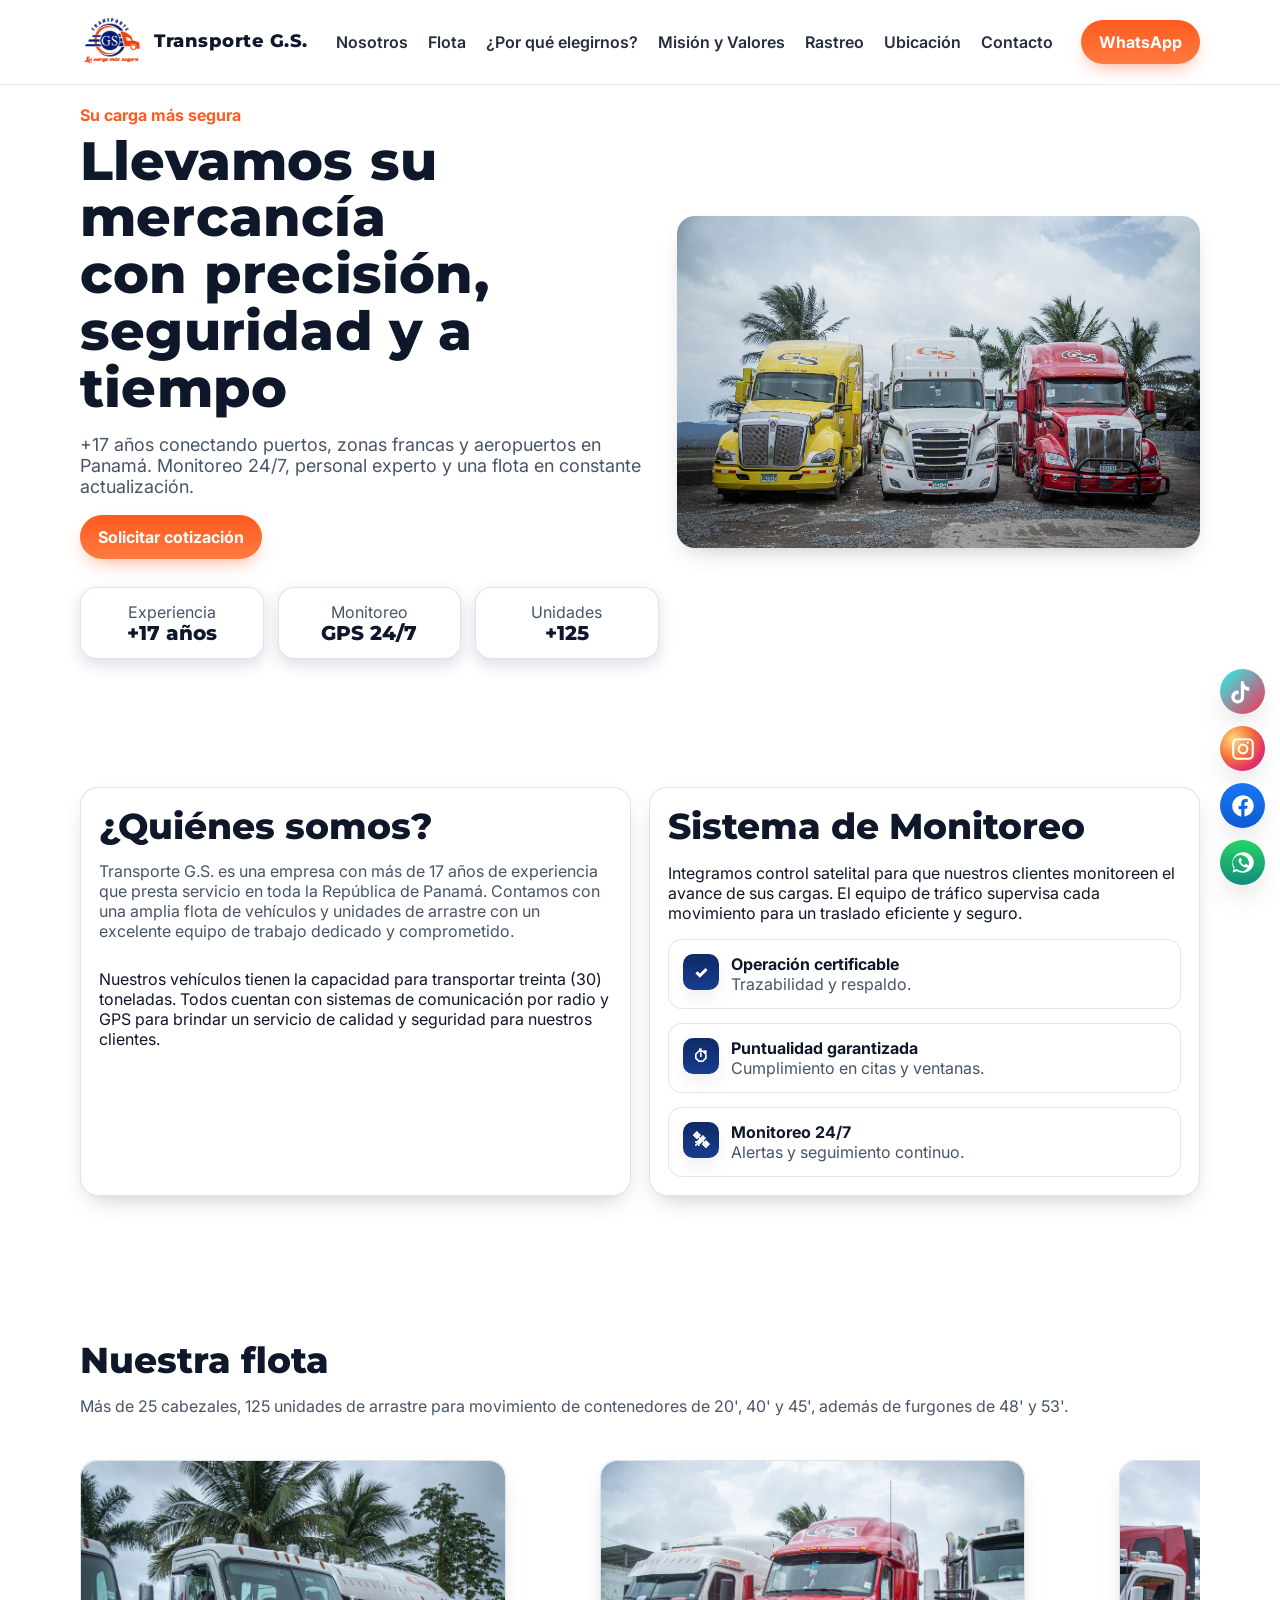
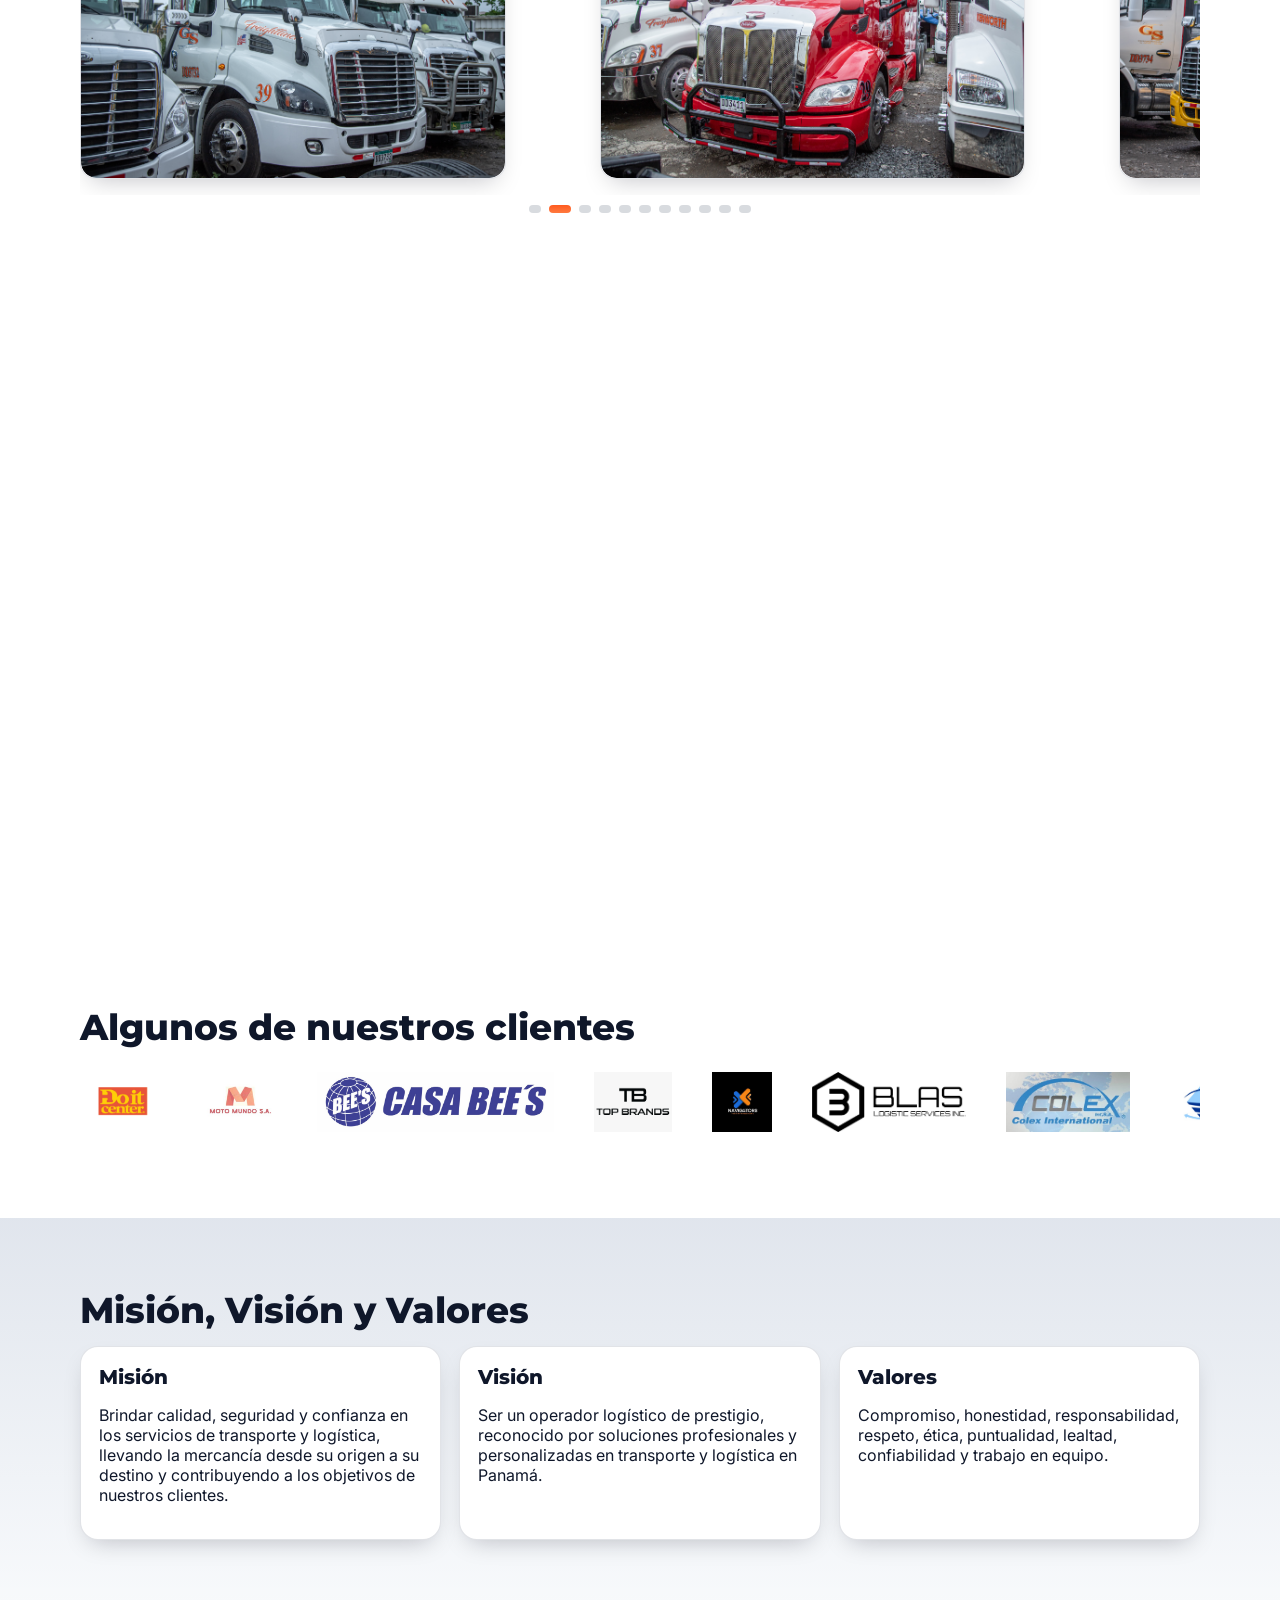
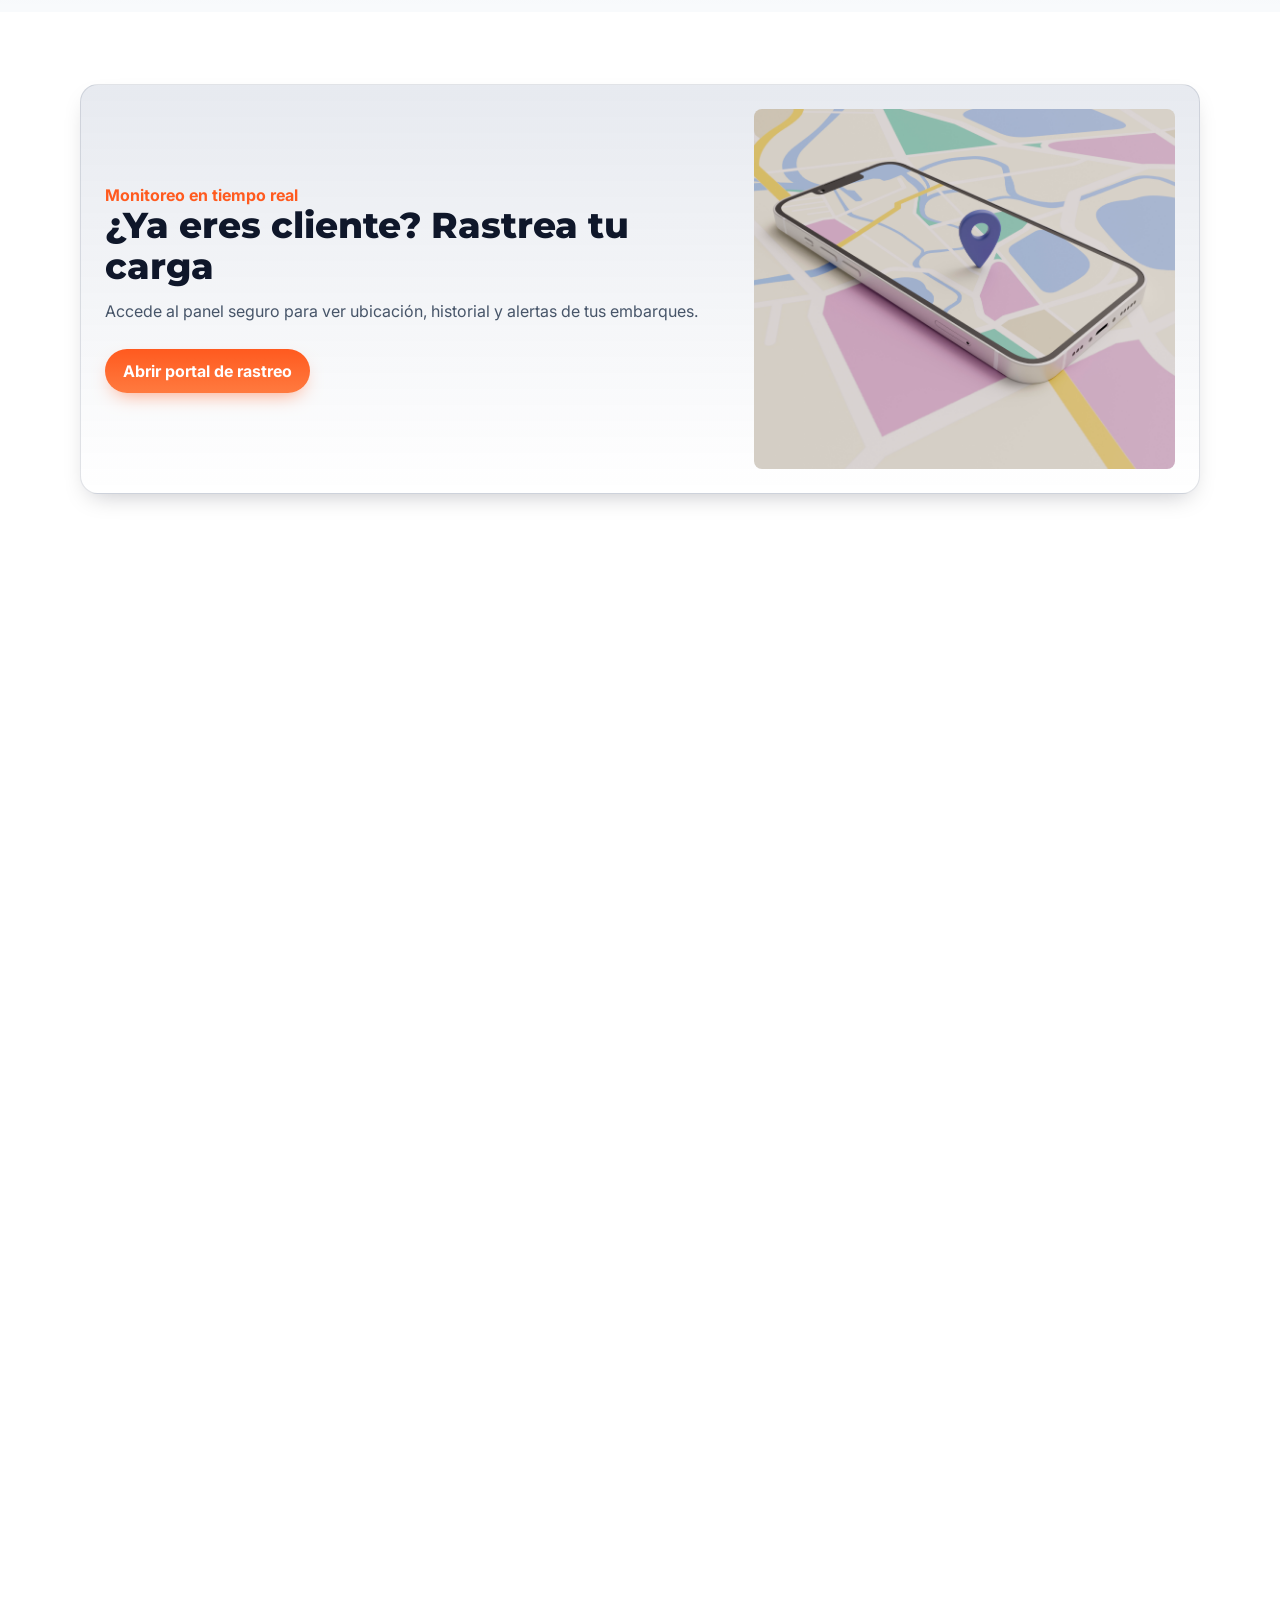
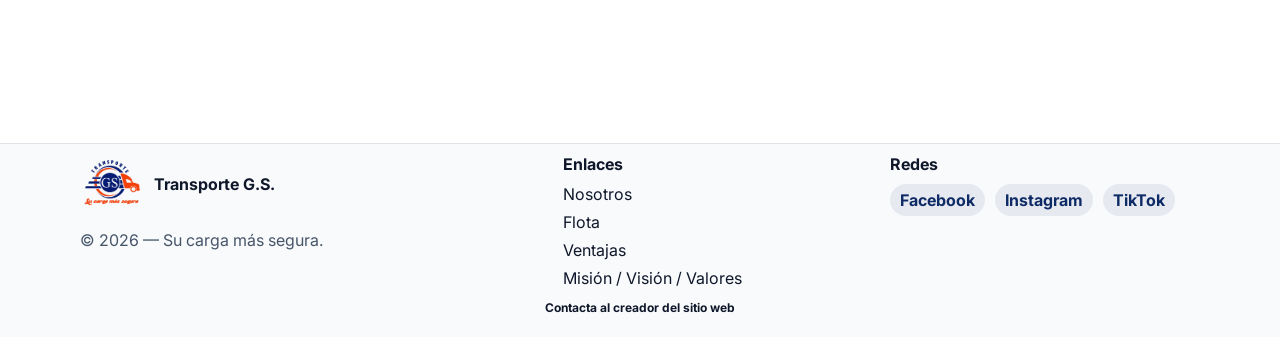
==== index.html @ 25fe7a95 "Update index.html" ====
<!doctype html>
<html lang="es">

<head>
    <meta charset="utf-8" />
    <meta name="viewport" content="width=device-width, initial-scale=1" />
    <title>Transporte G.S. — Su carga más segura</title>
    <meta name="description"
        content="Transporte de contenedores y carga en Panamá. +17 años, flota moderna, monitoreo 24/7. Su carga más segura." />
    <meta name="theme-color" content="#0e2b66" />

    <!-- Open Graph -->
    <meta property="og:title" content="Transporte G.S." />
    <meta property="og:description" content="Transporte de contenedores y carga en Panamá. Su carga más segura." />
    <meta property="og:type" content="website" />
    <meta property="og:locale" content="es_PA" />
    <meta property="og:image" content="assets/img/og-cover.jpg" />

    <!-- Fonts -->
    <link rel="preconnect" href="https://fonts.googleapis.com">
    <link rel="preconnect" href="https://fonts.gstatic.com" crossorigin>
    <link
        href="https://fonts.googleapis.com/css2?family=Montserrat:wght@600;700;800&family=Inter:wght@400;500;600&display=swap"
        rel="stylesheet">

    <!-- Favicon -->
    <link rel="icon" href="favicon.ico" sizes="any" />

    <!-- Styles -->
    <link rel="stylesheet" href="assets/css/styles.css" />

    <!-- Schema.org -->
    <script type="application/ld+json">
  {
    "@context":"https://schema.org",
    "@type":"Organization",
    "name":"Transporte G.S.",
    "slogan":"Su carga más segura",
    "url":"https://www.transporte-gs.com",
    "logo":"assets/img/logo-gs.jpeg",
    "sameAs":["#","#","#"],
    "address":{"@type":"PostalAddress","addressLocality":"Antigua France Field, Zona Libre de Colón","addressCountry":"PA"},
    "contactPoint":[{"@type":"ContactPoint","contactType":"ventas","telephone":"+507-430-4437"}]
  }
  </script>
</head>

<body>
    <!-- NAV -->
    <header class="nav" aria-label="Barra de navegación">
        <div class="container inner">
            <a class="brand" href="#inicio" aria-label="Transporte GS">
                <img src="assets/img/logo-gs.png" alt="Logo Transporte GS" class="brand-logo-img" />
                <h1>Transporte G.S.</h1>
            </a>
            <nav class="nav-links" aria-label="Principal">
                <a href="#nosotros">Nosotros</a>
                <a href="#galeria">Flota</a>
                <a href="#ventajas">¿Por qué elegirnos?</a>
                <a href="#mvv">Misión y Valores</a>
                <a href="#rastreo">Rastreo</a>
                <a href="#ubicacion">Ubicación</a>
                <a href="#contacto">Contacto</a>
            </nav>
            <div class="nav-cta">
                <a class="btn btn-outline" href="#" aria-label="Síguenos en redes">Redes</a>
                <a class="btn btn-primary" data-whatsapp target="_blank" rel="noopener"
                    aria-label="WhatsApp">WhatsApp</a>
            </div>
            <button class="hamb" aria-label="Abrir menú" aria-expanded="false" aria-controls="sheet">
                <span></span><span></span><span></span>
            </button>
        </div>
        <div class="nav-drop" id="navDrop" aria-hidden="true">
            <nav class="container">
                <a href="#nosotros">Nosotros</a>
                <a href="#galeria">Flota</a>
                <a href="#ventajas">¿Por qué elegirnos?</a>
                <a href="#mvv">Misión / Visión / Valores</a>
                <a href="#contacto">Contacto</a>
                <div style="height:10px"></div>
                <a class="btn btn-primary" data-whatsapp target="_blank" rel="noopener"> WhatsApp</a>
            </nav>
        </div>
        </div>
    </header>

    <section id="inicio" class="hero">
        <div class="container grid reveal">
            <div>
                <span class="eyebrow">Su carga más segura</span>
                <h2 class="h1">Llevamos su mercancía<br>con precisión, seguridad y a tiempo</h2>
                <p class="lead">+17 años conectando puertos, zonas francas y aeropuertos en Panamá. Monitoreo 24/7,
                    personal experto y una flota en constante actualización.</p>
                <div class="hero-cta">
                    <a class="btn btn-primary pulse" data-whatsapp target="_blank" rel="noopener">Solicitar
                        cotización</a>
                </div>
                <div class="stats" aria-label="Métricas clave">
                    <div class="stat"><span class="muted">Experiencia</span><strong>+17 años</strong></div>
                    <div class="stat"><span class="muted">Monitoreo</span><strong>GPS 24/7</strong></div>
                    <div class="stat"><span class="muted">Unidades</span><strong>+125</strong></div>
                </div>
            </div>
            <div style="position:relative" class="reveal">
                <div class="hero-img">
                    <img src="assets/img/hero.jpg" alt="Camión de carga en carretera">
                </div>
            </div>
        </div>
    </section>

    <section id="nosotros" class="reveal">
        <div class="container grid cols-2">
            <div class="card">
                <h3 class="section-title">¿Quiénes somos?</h3>
                <p class="section-lead">Transporte G.S. es una empresa con más de 17 años de experiencia que presta
                    servicio en toda la República de Panamá. Contamos con una amplia flota de vehículos y unidades de
                    arrastre con un excelente equipo de trabajo dedicado y comprometido.</p>
                <p>Nuestros vehículos tienen la capacidad para transportar treinta (30) toneladas. Todos cuentan con
                    sistemas de comunicación por radio y GPS para brindar un servicio de calidad y seguridad para
                    nuestros clientes.</p>
            </div>
            <div class="card">
                <h3 class="section-title">Sistema de Monitoreo</h3>
                <p>Integramos control satelital para que nuestros clientes monitoreen el avance de sus cargas. El equipo
                    de tráfico supervisa cada movimiento para un traslado eficiente y seguro.</p>
                <div class="features">
                    <div class="feature">
                        <div class="icon">✓</div>
                        <div><strong>Operación certificable</strong>
                            <div class="muted">Trazabilidad y respaldo.</div>
                        </div>
                    </div>
                    <div class="feature">
                        <div class="icon">⏱</div>
                        <div><strong>Puntualidad garantizada</strong>
                            <div class="muted">Cumplimiento en citas y ventanas.</div>
                        </div>
                    </div>
                    <div class="feature">
                        <div class="icon">🛰</div>
                        <div><strong>Monitoreo 24/7</strong>
                            <div class="muted">Alertas y seguimiento continuo.</div>
                        </div>
                    </div>
                </div>
            </div>
        </div>
    </section>

    <section id="galeria" class="reveal">
        <div class="container">
            <h3 class="section-title">Nuestra flota</h3>
            <p class="section-lead">Más de 25 cabezales, 125 unidades de arrastre para movimiento de
                contenedores de 20', 40' y 45', además de furgones de 48' y 53'.</p>

            <div class="carousel gallery" data-autoplay="true" data-interval="3800">
                <div class="carousel-track snap" aria-label="Galería de camiones">
                    <figure class="slide">
                        <div class="media">
                            <img loading="lazy" src="assets/img/galeria/img-1.jpg" alt="imagen-1" />
                        </div>
                    </figure>

                    <figure class="slide">
                        <div class="media">
                            <img loading="lazy" src="assets/img/galeria/img-2.jpg" alt="imagen-2" />
                        </div>
                    </figure>

                    <figure class="slide">
                        <div class="media">
                            <img loading="lazy" src="assets/img/galeria/img-3.jpg"
                                alt="Cabezal amarillo Freightliner" />
                        </div>
                    </figure>

                    <figure class="slide">
                        <div class="media">
                            <img loading="lazy" src="assets/img/galeria/img-4.jpg" alt="imagen-4" />
                        </div>
                    </figure>

                    <figure class="slide">
                        <div class="media">
                            <img loading="lazy" src="assets/img/galeria/img-5.jpg" alt="imagen-5" />
                        </div>
                    </figure>

                    <figure class="slide">
                        <div class="media">
                            <img loading="lazy" src="assets/img/galeria/img-6.jpg" alt="imagen-6" />
                        </div>
                    </figure>

                    <figure class="slide">
                        <div class="media">
                            <img loading="lazy" src="assets/img/galeria/img-7.jpg" alt="imagen-7" />
                        </div>
                    </figure>

                    <figure class="slide">
                        <div class="media">
                            <img loading="lazy" src="assets/img/galeria/img-8.jpg" alt="imagen-8" />
                        </div>
                    </figure>

                    <figure class="slide">
                        <div class="media">
                            <img loading="lazy" src="assets/img/galeria/img-9.jpg" alt="imagen-9" />
                        </div>
                    </figure>

                    <figure class="slide">
                        <div class="media">
                            <img loading="lazy" src="assets/img/galeria/img-10.jpg" alt="imagen-10" />
                        </div>
                    </figure>

                    <figure class="slide">
                        <div class="media">
                            <img loading="lazy" src="assets/img/galeria/img-11.jpg" alt="imagen-11" />
                        </div>
                    </figure>
                </div>

                <!-- dots -->
                <div class="carousel-dots" aria-label="Paginación de galería"></div>
            </div>
        </div>
    </section>

    <section id="ventajas" class="reveal">
        <div class="container grid cols-2">
            <div>
                <h3 class="section-title">¿Por qué elegirnos?</h3>
                <p class="section-lead">Combinamos experiencia operativa, personal confiable y tecnología para que su
                    carga llegue segura y a tiempo.</p>
                <div class="features">
                    <div class="feature">
                        <div class="icon">★</div>
                        <div><strong>Experiencia y confiabilidad</strong>
                            <div class="muted">Trayectoria comprobada.</div>
                        </div>
                    </div>
                    <div class="feature">
                        <div class="icon">⚙</div>
                        <div><strong>Equipos y mantenimiento</strong>
                            <div class="muted">Flota renovada y óptima.</div>
                        </div>
                    </div>
                    <div class="feature">
                        <div class="icon">🧭</div>
                        <div><strong>Operación eficiente</strong>
                            <div class="muted">Procesos estandarizados.</div>
                        </div>
                    </div>
                    <div class="feature">
                        <div class="icon">📦</div>
                        <div><strong>Soluciones a la medida</strong>
                            <div class="muted">Contenedores y carga seca.</div>
                        </div>
                    </div>
                </div>
                <div class="hero-cta" style="margin-top:16px">
                    <a class="btn btn-primary pulse" data-whatsapp target="_blank">Agendar</a>
                </div>
            </div>
            <div class="card">
                <h4 class="card-title">Cobertura</h4>
                <p class="muted">
                    <strong>Puertos del Atlántico:</strong> Colón (MIT, Cristóbal, Colón Container Terminal).<br>
                    <strong>Puertos del Pacífico:</strong> Panamá Pacífico, Puerto de Balboa, Rodman.<br>
                    <strong>Además:</strong> Aeropuerto Internacional de Tocumen, Chilibre y provincias centrales.
                </p>
                <div class="grid" style="grid-template-columns:repeat(2,1fr);gap:12px;margin-top:8px">
                    <div class="stat"><strong>+1M</strong><span class="muted">km al año</span></div>
                    <div class="stat"><strong>99.2%</strong><span class="muted">OTD</span></div>
                    <div class="stat"><strong>24/7</strong><span class="muted">Soporte</span></div>
                    <div class="stat"><strong>0</strong><span class="muted">incidencias graves</span></div>
                </div>
            </div>
        </div>
    </section>

    <section id="clientes" class="reveal">
        <div class="container">
            <h3 class="section-title">Algunos de nuestros clientes</h3>
            <div class="clientes-carousel">
                <div class="clientes-track" id="clientesTrack">
                    <img src="assets/img/clientes/logo1.jpeg" alt="Cliente 1">
                    <img src="assets/img/clientes/logo2.jpg" alt="Cliente 2">
                    <img src="assets/img/clientes/logo3.jpeg" alt="Cliente 3">
                    <img src="assets/img/clientes/logo4.jpeg" alt="Cliente 4">
                    <img src="assets/img/clientes/logo5.jpeg" alt="Cliente 5">
                    <img src="assets/img/clientes/logo6.jpeg" alt="Cliente 6">
                    <img src="assets/img/clientes/logo7.jpeg" alt="Cliente 7">
                    <img src="assets/img/clientes/logo8.jpeg" alt="Cliente 8">
                    <img src="assets/img/clientes/logo9.jpeg" alt="Cliente 9">
                    <img src="assets/img/clientes/logo10.jpeg" alt="Cliente 10">
                    <img src="assets/img/clientes/logo11.jpeg" alt="Cliente 11">
                </div>
            </div>
        </div>
    </section>

    <section id="mvv" class="contact reveal">
        <div class="container">
            <h3 class="section-title">Misión, Visión y Valores</h3>
            <div class="mv-grid">
                <div class="card">
                    <h4 class="card-title">Misión</h4>
                    <p>Brindar calidad, seguridad y confianza en los servicios de transporte y logística, llevando la
                        mercancía desde su origen a su destino y contribuyendo a los objetivos de nuestros clientes.</p>
                </div>
                <div class="card">
                    <h4 class="card-title">Visión</h4>
                    <p>Ser un operador logístico de prestigio, reconocido por soluciones profesionales y personalizadas
                        en transporte y logística en Panamá.</p>
                </div>
                <div class="card">
                    <h4 class="card-title">Valores</h4>
                    <p>Compromiso, honestidad, responsabilidad, respeto, ética, puntualidad, lealtad, confiabilidad y
                        trabajo en equipo.</p>
                </div>
            </div>
        </div>
    </section>

    <section id="rastreo" class="reveal">
        <div class="container">
            <div class="track-card">
                <div class="track-copy">
                    <span class="eyebrow">Monitoreo en tiempo real</span>
                    <h3 class="section-title">¿Ya eres cliente? Rastrea tu carga</h3>
                    <p class="section-lead">
                        Accede al panel seguro para ver ubicación, historial y alertas de tus embarques.
                    </p>
                    <div class="hero-cta">
                        <a class="btn btn-primary" href="https://my.gksatelital.com/#/login" target="_blank"
                            rel="noopener" aria-label="Abrir portal de rastreo en una pestaña nueva">
                            Abrir portal de rastreo
                        </a>
                    </div>
                </div>

                <div class="track-art" aria-hidden="true">
                    <img src="assets/img/gps-panama.jpg" alt="Mapa de Panamá con ubicación GPS"
                        style="width:100%; height:auto; border-radius:8px;">
                </div>
            </div>
        </div>
    </section>

    <section id="ubicacion" class="reveal">
        <div class="container">
            <div class="map-card">
                <div class="map-copy">
                    <span class="eyebrow">Dónde estamos</span>
                    <h3 class="section-title">Ubicación de la empresa</h3>
                    <p class="section-lead">
                        Colón, Cristóbal, Antiguo Aeropuerto Enrique Jiménez (TLC), Panamá.
                    </p>

                    <div class="hero-cta">
                        <a class="btn btn-primary"
                            href="https://maps.google.com/maps?q=9.356690406799316%2C-79.87540435791016&z=17&hl=es"
                            target="_blank" rel="noopener" aria-label="Abrir ubicación en Google Maps">
                            Ver en Google Maps
                        </a>
                        <a class="btn btn-outline"
                            href="https://www.google.com/maps/dir/?api=1&destination=9.356690406799316,-79.87540435791016&destination_place_id="
                            target="_blank" rel="noopener" aria-label="Cómo llegar con Google Maps">
                            Cómo llegar
                        </a>
                    </div>
                </div>

                <!-- Vista previa (imagen ligera) que redirige a Maps -->
                <a class="map-art"
                    href="https://maps.google.com/maps?q=9.356690406799316%2C-79.87540435791016&z=17&hl=es"
                    target="_blank" rel="noopener" aria-label="Abrir mapa en Google Maps">
                    <div class="map-thumb">
                        <img src="assets/img/map-preview.jpg" alt="Vista de mapa de la ubicación en Colón, Panamá">
                    </div>
                    <span class="map-badge">Abrir mapa</span>
                </a>
            </div>
        </div>
    </section>

    <section id="contacto" class="reveal">
        <div class="container grid cols-2">
            <div>
                <h3 class="section-title">Contacto</h3>
                <p class="section-lead">France Field, Antigua — Aeropuerto Enrique Jiménez, Colón, Panamá.</p>
                <div class="features">
                    <div class="feature">
                        <div class="icon">☎</div>
                        <div><strong>Teléfono</strong>
                            <div class="muted">(+507) 430-4437 / 38</div>
                        </div>
                    </div>
                    <div class="feature">
                        <div class="icon">✉</div>
                        <div><strong>Email</strong>
                            <div class="muted">transpgs@hotmail.es</div>
                        </div>
                    </div>
                    <div class="feature">
                        <div class="icon">🕒</div>
                        <div><strong>Horario</strong>
                            <div class="muted">24/7</div>
                        </div>
                    </div>
                </div>
            </div>
            <div class="card">
                <form id="form" novalidate>
                    <div class="grid" style="grid-template-columns:1fr 1fr;gap:12px">
                        <div>
                            <label class="muted" for="nombre">Nombre</label>
                            <input id="nombre" name="nombre" placeholder="Nombre y apellido" required />
                        </div>
                        <div>
                            <label class="muted" for="empresa">Empresa</label>
                            <input id="empresa" name="empresa" placeholder="Nombre de empresa" />
                        </div>
                    </div>
                    <div class="grid" style="grid-template-columns:1fr 1fr;gap:12px">
                        <div>
                            <label class="muted" for="telefono">Teléfono</label>
                            <input id="telefono" name="telefono" placeholder="(+507)" />
                        </div>
                        <div>
                            <label class="muted" for="correo">Correo</label>
                            <input type="email" id="correo" name="correo" placeholder="correo@empresa.com" required />
                        </div>
                    </div>
                    <div>
                        <label class="muted" for="servicio">Servicio</label>
                        <select id="servicio" name="servicio">
                            <option value="Contenedor 20">Contenedor 20'</option>
                            <option value="Contenedor 40">Contenedor 40'/45'</option>
                            <option value="Furgón">Furgón 48'/53'</option>
                            <option value="Otro">Otro</option>
                        </select>
                    </div>
                    <div>
                        <label class="muted" for="mensaje">Mensaje</label>
                        <textarea id="mensaje" name="mensaje" rows="4"
                            placeholder="Cuéntenos su requerimiento"></textarea>
                    </div>
                    <div class="hero-cta">
                        <button class="btn btn-primary" type="submit">Enviar</button>
                        <small class="muted">Al enviar, se abrirá su correo con los datos listos. No
                            almacenamos
                            su información.</small>
                </form>
            </div>
        </div>
    </section>

    <footer>
        <div class="container foot">
            <div>
                <div class="brand" style="margin-bottom:8px">
                    <img src="assets/img/logo-gs.png" alt="Logo Transporte GS" class="brand-logo-img" />
                    <strong>Transporte G.S.</strong>
                </div>
                <p class="muted">© <span id="year"></span> — Su carga más segura.</p>
            </div>
            <div>
                <strong>Enlaces</strong>
                <div class="foot-links">
                    <a href="#nosotros">Nosotros</a>
                    <a href="#galeria">Flota</a>
                    <a href="#ventajas">Ventajas</a>
                    <a href="#mvv">Misión / Visión / Valores</a>
                </div>
            </div>
            <div>
                <strong>Redes</strong>
                <div class="foot-links row">
                    <a class="chip" href="https://www.facebook.com/profile.php?id=61580349831986"
                        aria-label="Facebook">Facebook</a>
                    <a class="chip" href="https://www.instagram.com/gstransporte_pa/?igsh=YjZmNmNnczJlZXFs"
                        aria-label="Instagram">Instagram</a>
                    <a class="chip" href="https://www.tiktok.com/@gstransporte_pa?is_from_webapp=1&sender_device=pc"
                        aria-label="TikTok">TikTok</a>
                </div>
            </div>
        </div>

        <div class="firma">
            <strong><a href="https://wa.me/573226190764" target="_blank">Contacta al creador del sitio web</a></strong>
            </p>
        </div>
    </footer>

    <!-- Social FABs (apiladas) -->
    <div class="social-fabs" aria-label="Redes sociales">
        <a class="fab fab-tk" href="https://www.tiktok.com/@gstransporte_pa?is_from_webapp=1&sender_device=pc"
            target="_blank" rel="noopener" aria-label="TikTok" title="TikTok">
            <svg viewBox="0 0 24 24" width="26" height="26" aria-hidden="true">
                <path
                    d="M12.5 2c.2 1.5 1.2 5.3 5.3 5.6v3.2c-1.7.1-3.3-.5-4.7-1.4v7.3a6 6 0 1 1-5.2-6V14a2.8 2.8 0 1 0 2.1 2.7V2h2.5z" />
            </svg>
        </a>

        <a class="fab fab-ig" href="https://www.instagram.com/gstransporte_pa/?igsh=YjZmNmNnczJlZXFs" target="_blank"
            rel="noopener" aria-label="Instagram" title="Instagram">
            <svg viewBox="0 0 24 24" width="26" height="26" aria-hidden="true">
                <path
                    d="M12 7a5 5 0 1 0 0 10 5 5 0 0 0 0-10Zm0 8a3 3 0 1 1 0-6 3 3 0 0 1 0 6Zm5.5-8.9a1.1 1.1 0 1 1-2.2 0 1.1 1.1 0 0 1 2.2 0Z" />
                <path
                    d="M7 2h10a5 5 0 0 1 5 5v10a5 5 0 0 1-5 5H7a5 5 0 0 1-5-5V7a5 5 0 0 1 5-5Zm10 2H7a3 3 0 0 0-3 3v10a3 3 0 0 0 3 3h10a3 3 0 0 0 3-3V7a3 3 0 0 0-3-3Z" />
            </svg>
        </a>

        <a class="fab fab-fb" href="https://www.facebook.com/profile.php?id=61580349831986" target="_blank"
            rel="noopener" aria-label="Facebook" title="Facebook">
            <svg viewBox="0 0 24 24" width="26" height="26" aria-hidden="true">
                <path
                    d="M22 12a10 10 0 1 0-11.6 9.9v-7h-2.5v-2.9h2.5V9.5c0-2.5 1.5-3.9 3.8-3.9 1.1 0 2.2.2 2.2.2v2.4h-1.3c-1.3 0-1.7.8-1.7 1.6v1.9h2.9l-.5 2.9h-2.4v7A10 10 0 0 0 22 12Z" />
            </svg>
        </a>

        <a class="fab fab-wa" data-whatsapp target="_blank" rel="noopener" aria-label="WhatsApp" title="WhatsApp">
            <svg viewBox="0 0 24 24" width="26" height="26" aria-hidden="true">
                <path
                    d="M16.2 13.6c-.2-.1-1.3-.7-1.5-.8-.2-.1-.3-.1-.5.1-.1.2-.6.8-.7.9-.1.1-.3.1-.5 0-.2-.1-.9-.3-1.7-1.1-.6-.6-1.1-1.3-1.2-1.5-.1-.2 0-.3.1-.4.1-.1.2-.3.3-.4.1-.1.1-.2.2-.3.1-.1.1-.2.2-.3.1-.1.1-.2 0-.4 0-.1-.5-1.2-.7-1.6-.2-.4-.4-.3-.5-.3h-.4c-.1 0-.4.1-.6.3-.2.2-.8.8-.8 2s.8 2.3.9 2.5c.1.2 1.6 2.5 3.9 3.4.5.2.9.3 1.2.4.5.1 1 .1 1.3.1.4 0 1.3-.3 1.5-.7.2-.4.2-.9.2-1 0-.1-.1-.1-.3-.2zM12 2C6.5 2 2 6.5 2 12c0 1.8.5 3.5 1.4 5l-1 3.7 3.8-1C7.5 20.5 9.7 21 12 21c5.5 0 10-4.5 10-9.9C22 6.5 17.5 2 12 2zm0 17.5c-2.1 0-4-.6-5.6-1.7l-.4-.2-2.3.6.6-2.2-.2-.4C3 14 2.5 13 2.5 12 2.5 7.9 6 4.5 10 4.5S17.5 7.9 17.5 12 14 19.5 12 19.5z" />
            </svg>
        </a>
    </div>
    <script src="assets/js/main.js" defer></script>
</body>


</html>
---- assets/css/styles.css ----
:root {
    --brand-blue: #0e2b66;
    --brand-blue-2: #183c8f;
    --brand-orange: #ff5a1f;
    --brand-orange-2: #ff7a3f;
    --text: #0f172a;
    --muted: #475569;
    --bg: #ffffff;
    --bg-2: #f8fafc;
    --ring: 0 0 0 3px color-mix(in oklab, var(--brand-orange) 25%, transparent);
    --shadow-lg: 0 10px 25px -10px rgba(2, 8, 23, .25);
    --radius: 18px;
}

* {
    box-sizing: border-box
}

html,
body {
    margin: 0
}

body {
    font-family: Inter, system-ui, Segoe UI, Roboto, Arial, sans-serif;
    color: var(--text);
    background: var(--bg)
}

a {
    color: inherit;
    text-decoration: none
}

img {
    max-width: 100%;
    height: auto;
    display: block
}

.container {
    width: min(1120px, 92vw);
    margin-inline: auto
}

/* Header */
.nav {
    position: sticky;
    top: 0;
    z-index: 50;
    backdrop-filter: saturate(1.4) blur(8px);
    background: color-mix(in oklab, var(--bg) 80%, transparent);
    border-bottom: 1px solid color-mix(in oklab, var(--muted) 12%, transparent)
}

.nav .inner {
    display: flex;
    align-items: center;
    justify-content: space-between;
    padding: 12px 0
}

.brand {
    display: flex;
    gap: 12px;
    align-items: center
}

.brand h1 {
    font: 800 18px/1.1 Montserrat, sans-serif;
    letter-spacing: .5px
}

.nav-links {
    display: none;
    gap: 20px
}

.nav-links a {
    font-weight: 600;
    opacity: .9
}

.nav-cta {
    display: none
}

.btn {
    display: inline-flex;
    align-items: center;
    gap: 10px;
    padding: 12px 18px;
    border-radius: 999px;
    font-weight: 700;
    cursor: pointer;
    border: none;
    text-decoration: none;
    font-family: inherit;
    background: none;
}

.btn-primary {
    background: linear-gradient(180deg, var(--brand-orange), var(--brand-orange-2));
    color: white;
    box-shadow: 0 8px 20px -8px color-mix(in oklab, var(--brand-orange) 60%, transparent)
}

.btn-outline {
    border: 1px solid color-mix(in oklab, var(--muted) 24%, transparent)
}

.hamb {
    border: 0;
    background: transparent;
    padding: 8px;
    cursor: pointer
}

.hamb span {
    display: block;
    width: 24px;
    height: 2px;
    background: currentColor;
    margin: 5px 0;
    border-radius: 2px
}

.brand-logo-img {
    height: 60px;
    width: auto;
    display: block;
}

/* Menú móvil tipo drop-down bajo el header */
.nav {
    position: sticky;
    top: 0;
    z-index: 50;
}

/* contenedor que cuelga del header */
.nav-drop {
    position: absolute;
    left: 0;
    right: 0;
    top: 100%;
    background: var(--bg);
    border-bottom: 1px solid color-mix(in oklab, var(--muted) 12%, transparent);
    box-shadow: 0 14px 30px -18px rgba(2, 8, 23, .25);
    overflow: hidden;
    max-height: 0;
    /* cerrado */
    opacity: 0;
    pointer-events: none;
    transition: max-height .32s ease, opacity .22s ease;
}

/* contenido */
.nav-drop nav {
    display: grid;
    gap: 12px;
    padding: 18px 0 22px;
}

.nav-drop a {
    display: block;
    padding: 12px 10px;
    border-radius: 10px;
    font-weight: 600;
}

/* abierto */
.nav-drop.open {
    max-height: 70vh;
    opacity: 1;
    pointer-events: auto;
}

/* Hamburguesa: solo móvil */
.hamb {
    display: inline-block;
    line-height: 0;
}


/* bloquear scroll del fondo (y ocultar FAB por estética) */
html.menu-open,
body.menu-open {
    overflow: hidden;
}


.eyebrow {
    color: var(--brand-orange);
    font-weight: 700;
}

.h1 {
    font: 800 clamp(28px, 5vw, 54px)/1.05 Montserrat, sans-serif;
    margin: 8px 0 10px;
    letter-spacing: .2px
}

.lead {
    color: var(--muted);
    font-size: clamp(16px, 2.8vw, 18px)
}

.hero-cta {
    display: flex;
    gap: 12px;
    flex-wrap: wrap;
    margin-top: 18px
}

.stats {
    margin-top: 28px;
    display: grid;
    grid-template-columns: repeat(3, 1fr);
    gap: 14px
}

.stat {
    background: var(--bg);
    border: 1px solid color-mix(in oklab, var(--muted) 16%, transparent);
    border-radius: 16px;
    padding: 14px;
    text-align: center;
    box-shadow: 0 6px 16px rgba(14, 43, 102, 0.15);
}

.stat strong {
    display: block;
    font: 800 20px/1.1 Montserrat
}

/* Sections */
section {
    padding: 16px 0
}

.section-title {
    font: 800 clamp(22px, 4.5vw, 36px)/1.15 Montserrat;
    margin: 0 0 14px
}

.section-lead {
    margin: 0 0 28px;
    color: var(--muted)
}

.card {
    background: var(--bg);
    border: 1px solid color-mix(in oklab, var(--muted) 16%, transparent);
    border-radius: 18px;
    padding: 18px;
    box-shadow: var(--shadow-lg)
}

.card-title {
    margin: 0 0 8px;
    font: 800 20px/1.2 Montserrat
}

.grid {
    display: grid;
    gap: 18px
}

.grid.cols-2 {
    grid-template-columns: 1fr
}

/* Fleet carousel */
.carousel {
    position: relative;
}

.carousel-track {
    display: flex;
    gap: 14px;
    overflow-x: auto;
    -webkit-overflow-scrolling: touch;
    scroll-behavior: smooth;
    scroll-snap-type: none;
    transition: scroll-snap-type 0.2s ease;
    scrollbar-width: none;
    -ms-overflow-style: none;
}

.carousel-track::-webkit-scrollbar {
    width: 0;
    height: 0;
}

.carousel-track.snap {
    scroll-snap-type: x mandatory;
    /* ACTIVADO en interacción */
}

.slide {
    min-width: 76%;
    scroll-snap-align: start;
    border-radius: 16px;
    overflow: hidden;
    border: 1px solid color-mix(in oklab, var(--muted) 16%, transparent);
    box-shadow: var(--shadow-lg);
    background: var(--bg);
}

/* Feature list */
.features {
    display: grid;
    gap: 14px
}

.feature {
    display: flex;
    gap: 12px;
    align-items: flex-start;
    padding: 14px;
    border: 1px solid color-mix(in oklab, var(--muted) 14%, transparent);
    border-radius: 14px;
    background: var(--bg)
}

.icon {
    width: 36px;
    height: 36px;
    border-radius: 10px;
    display: grid;
    place-items: center;
    background: linear-gradient(180deg, var(--brand-blue), var(--brand-blue-2));
    color: white;
    font-weight: 900;
    box-shadow: var(--shadow-lg)
}

/* Mission / Vision / Values */
.mv-grid {
    display: grid;
    gap: 18px
}

/* Contact */
.contact {
    background: linear-gradient(180deg, color-mix(in oklab, var(--brand-blue) 10%, transparent), transparent), var(--bg-2)
}

form {
    display: grid;
    gap: 12px
}

input,
textarea,
select {
    width: 100%;
    padding: 12px 14px;
    border-radius: 12px;
    border: 1px solid color-mix(in oklab, var(--muted) 20%, transparent);
    background: var(--bg);
    color: inherit
}

input:focus,
textarea:focus,
select:focus {
    outline: none;
    box-shadow: var(--ring);
    border-color: var(--brand-orange)
}

/* Footer */
footer {
    background: var(--bg-2);
    padding: 10px 0;
    border-top: 1px solid color-mix(in oklab, var(--muted) 14%, transparent)
}

.foot {
    display: grid;
    gap: 18px
}

.foot-links {
    margin-top: 10px;
    display: grid;
    gap: 8px
}

.foot-links.row {
    display: flex;
    gap: 10px
}

/* Reveal animations */
.reveal {
    opacity: 0;
    transform: translateY(14px);
    transition: opacity .5s ease, transform .6s ease
}

.reveal.show {
    opacity: 1;
    transform: none
}

/* Oculta el botón "Redes" del header si aún existe */
.nav-cta .btn.btn-outline {
    display: none !important;
}

.fab svg {
    fill: currentColor;
}

/* Pila a la derecha, sobre el FAB de WhatsApp */
.social-fabs {
    position: fixed;
    right: 15px;
    bottom: 15px;
    display: flex;
    flex-direction: column;
    gap: 12px;
    z-index: 9500;
}

/* Colores de cada red (gradiente/coherencia con la UI) */
.fab-tk {
    background: linear-gradient(135deg, #25F4EE 0%, #FE2C55 100%);
}

.fab-ig {
    background: radial-gradient(circle at 30% 30%, #ffdc80, #f77737 40%, #e1306c 70%, #c13584 90%);
}

.fab-fb {
    background: linear-gradient(180deg, #1877F2, #0d5bd3);
}

/* Cuando el menú móvil se abra, ocultamos los FABs por estética */
.menu-open .social-fabs,
.menu-open .wa-fab {
    display: none;
}

/* FAB base (ya lo usas para IG/FB/LN) */
.fab {
    width: 45px;
    height: 45px;
    border-radius: 999px;
    display: grid;
    place-items: center;
    color: #fff;
    box-shadow: 0 14px 30px -12px rgba(2, 8, 23, .35);
    transition: transform .15s ease, box-shadow .15s ease;
}

.fab:hover {
    transform: translateY(-2px);
}

.fab svg {
    fill: currentColor;
}

/* WhatsApp: mismo tamaño/estilo + posición fija */
.fab-wa {
    right: 18px;
    bottom: 18px;
    z-index: 9400;
    background: linear-gradient(180deg, #25D366, #128C7E);
}


/* Helpers */
.muted {
    color: var(--muted)
}

.chip {
    display: inline-block;
    background: color-mix(in oklab, var(--brand-blue) 8%, transparent);
    color: var(--brand-blue);
    padding: 6px 10px;
    border-radius: 999px;
    font-weight: 700
}

/* === HERO COMPACTA (reduce el espacio vacío superior) === */
:root {
    --nav-h: 72px;
}

/* aprox. alto del header */

.hero {
    /* antes: padding:80px 0 42px; */
    padding: clamp(16px, 2vh, 28px) 0 clamp(40px, 6vh, 64px);
    background:
        radial-gradient(1200px 420px at 72% -40%,
            /* sube la cúpula para no dejar banda blanca */
            color-mix(in oklab, var(--brand-blue) 16%, transparent),
            transparent 53%),
        linear-gradient(180deg,
            color-mix(in oklab, var(--bg) 50%, transparent) 0%,
            transparent 80%);
}

.hero-img {
    position: relative;
    border-radius: var(--radius);
    overflow: hidden;
    box-shadow: var(--shadow-lg);
}

/* La imagen ocupa todo el bloque */
.hero-img img {
    width: 100%;
    height: auto;
    display: block;
    transition: transform 0.6s ease;
}

/* Overlay sutil */
.hero-img::after {
    content: '';
    position: absolute;
    inset: 0;
    background: linear-gradient(to bottom,
            rgba(0, 0, 0, 0.02) 0%,
            rgba(0, 0, 0, 0.15) 100%);
    pointer-events: none;
}

.hero-img:hover img {
    transform: scale(1.04);
}


/* opcional: si algún navegador colapsa márgenes, evita huecos extra */
#inicio {
    margin-top: 0;
}

/* Animación de latido */
@keyframes pulse {
    0% {
        transform: scale(1);
        box-shadow: 0 0 0 0 rgba(255, 90, 31, 0.6);
    }

    70% {
        transform: scale(1.05);
        box-shadow: 0 0 0 15px rgba(255, 90, 31, 0);
    }

    100% {
        transform: scale(1);
        box-shadow: 0 0 0 0 rgba(255, 90, 31, 0);
    }
}

/* Clase para aplicar el latido */
.btn-primary.pulse {
    animation: pulse 1.8s infinite;
}

.clientes-carousel {
    overflow: hidden;
    position: relative;
    padding: 10px 0;
}

.clientes-track {
    display: inline-flex;
    align-items: center;
    width: max-content;
    will-change: transform;
    animation: scrollClientes var(--clientes-duration, 20s) linear infinite;
}

.clientes-track img {
    height: 60px;
    flex: 0 0 auto;
    object-fit: contain;
    margin-right: 40px;
    transition: filter .3s;
}

.clientes-track img:hover {
    filter: grayscale(0%);
}

.track-card {
    display: grid;
    gap: 18px;
    align-items: center;
    grid-template-columns: 1fr;
    padding: 18px;
    border: 1px solid color-mix(in oklab, var(--muted) 16%, transparent);
    border-radius: 18px;
    background: linear-gradient(180deg, color-mix(in oklab, var(--brand-blue) 10%, transparent), transparent), var(--bg);
    box-shadow: var(--shadow-lg);
}

.track-art {
    display: none;
    color: var(--brand-blue);
}

/* === Ubicación / Google Maps card === */
.map-card {
    display: grid;
    gap: 18px;
    align-items: center;
    grid-template-columns: 1fr;
    padding: 18px;
    border: 1px solid color-mix(in oklab, var(--muted) 16%, transparent);
    border-radius: 18px;
    background: linear-gradient(180deg,
            color-mix(in oklab, var(--brand-blue) 10%, transparent), transparent), var(--bg);
    box-shadow: var(--shadow-lg);
}

.map-art {
    position: relative;
    display: block;
    border-radius: 14px;
    overflow: hidden;
    border: 1px solid color-mix(in oklab, var(--muted) 14%, transparent);
    transition: transform .2s ease, box-shadow .2s ease;
}

.map-art:hover {
    transform: translateY(-2px);
    box-shadow: var(--shadow-lg);
}

.map-thumb {
    aspect-ratio: 16/10;
    background: var(--bg-2);
}

.map-badge {
    position: absolute;
    left: 10px;
    bottom: 10px;
    background: #111827;
    color: #fff;
    font-weight: 700;
    font-size: 13px;
    padding: 6px 10px;
    border-radius: 999px;
    opacity: .9;
}

@keyframes scrollClientes {
    to {
        transform: translateX(calc(-1 * var(--clientes-distance, 600px)));
    }
}

/* Galería */
.gallery .slide {
    min-width: 88%;
}

.slide .media {
    aspect-ratio: 4/3;
    overflow: hidden;
    border-radius: 16px;
}

.slide .media img {
    width: 100%;
    height: 100%;
    object-fit: cover;
    transition: transform .6s ease;
    display: block;
}

.slide:hover .media img {
    transform: scale(1.04);
}

.carousel-dots {
    display: flex;
    justify-content: center;
    gap: 8px;
    margin-top: 10px;
}

.carousel-dots button {
    width: 8px;
    height: 8px;
    border-radius: 999px;
    border: 0;
    background: color-mix(in oklab, var(--muted) 35%, transparent);
    opacity: .6;
    cursor: pointer;
}

.carousel-dots button[aria-current="true"] {
    width: 22px;
    border-radius: 999px;
    opacity: 1;
    background: linear-gradient(180deg, var(--brand-orange), var(--brand-orange-2));
    box-shadow: 0 6px 16px -6px color-mix(in oklab, var(--brand-orange) 60%, transparent);
}

footer .firma {
    margin-top: 12px;
    font-size: 12px;
    margin-bottom: 0px;
    text-align: center;
}

/* Mostrar enlaces y CTA solo en escritorio */
@media (min-width: 860px) {
    .nav-links {
        display: flex;
    }

    .nav-cta {
        display: flex;
    }

    .nav-drop {
        display: none;
    }

    .hamb {
        display: none;
    }

    .grid.cols-2 {
        grid-template-columns: repeat(2, 1fr)
    }

    .slide {
        min-width: 32%;
    }

    .mv-grid {
        grid-template-columns: repeat(3, 1fr)
    }

    .foot {
        grid-template-columns: 1.2fr .8fr .8fr
    }

    .nav-links {
        display: flex
    }

    .nav-cta {
        display: flex
    }

    section {
        padding: 72px 0
    }

    .stats {
        grid-template-columns: repeat(3, minmax(0, 1fr))
    }

    .hero .grid {
        grid-template-columns: 1.05fr .95fr;
        align-items: center;
        min-height: calc(70svh - var(--nav-h));
    }

    .hamb {
        display: none;
        /* se oculta en pantallas grandes */
    }

    .map-card {
        grid-template-columns: 1.1fr .9fr;
        padding: 24px;
    }

    .map-thumb {
        aspect-ratio: 4/3;
    }

    .track-card {
        grid-template-columns: 1.2fr .8fr;
        padding: 24px;
    }

    .track-art {
        display: block;
        aspect-ratio: 4/3;
    }

    .gallery .slide {
        min-width: 38%;
    }
}

/* Ajuste del carrusel en móviles */
@media (max-width: 860px) {
    .carousel-track {
        padding: 0 5% 4px;
    }

    .gallery .slide {
        min-width: 100%;
        scroll-snap-align: center;
    }
}

/* --- Fix anclas tapadas por el header sticky --- */
html {
    scroll-behavior: smooth;
    scroll-padding-top: calc(var(--nav-h) + 16px);
}

/* Fallback adicional: cada sección con id deja margen */
[id] {
    scroll-margin-top: calc(var(--nav-h) - 80px);

}
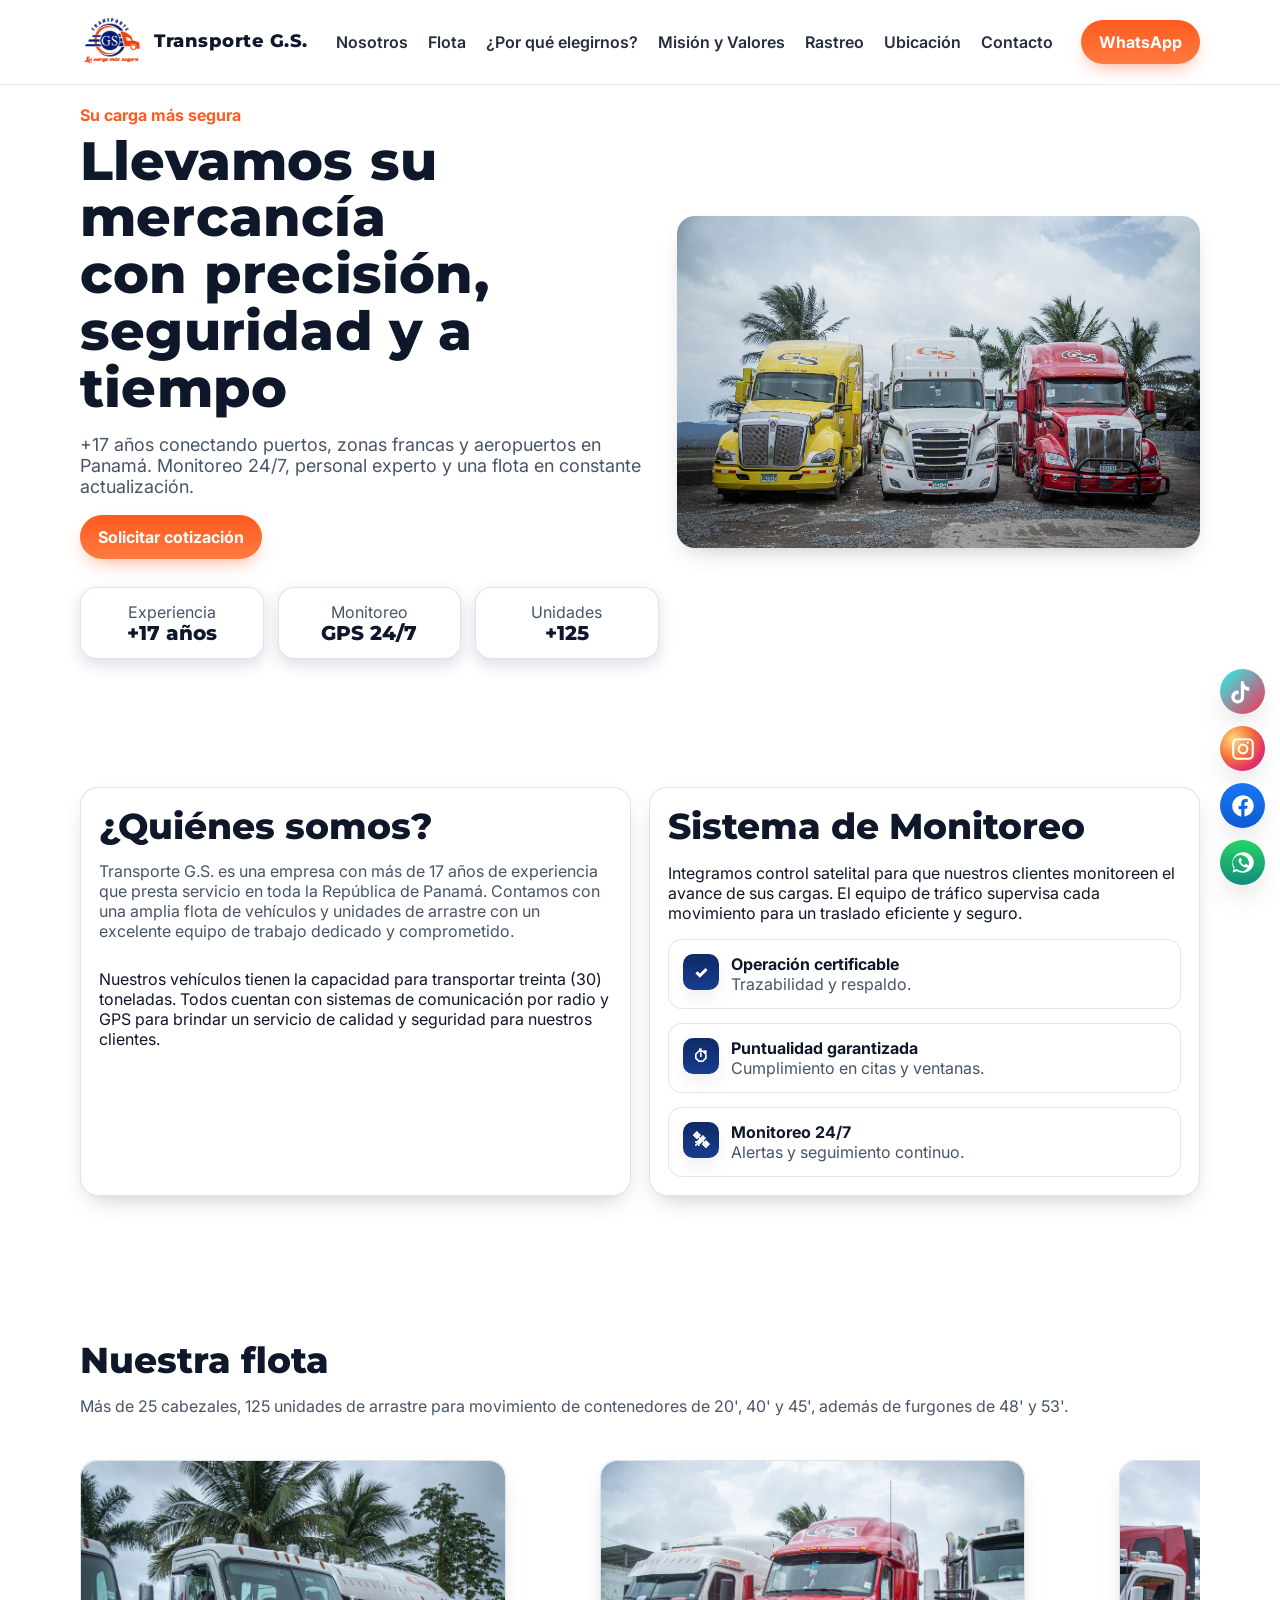
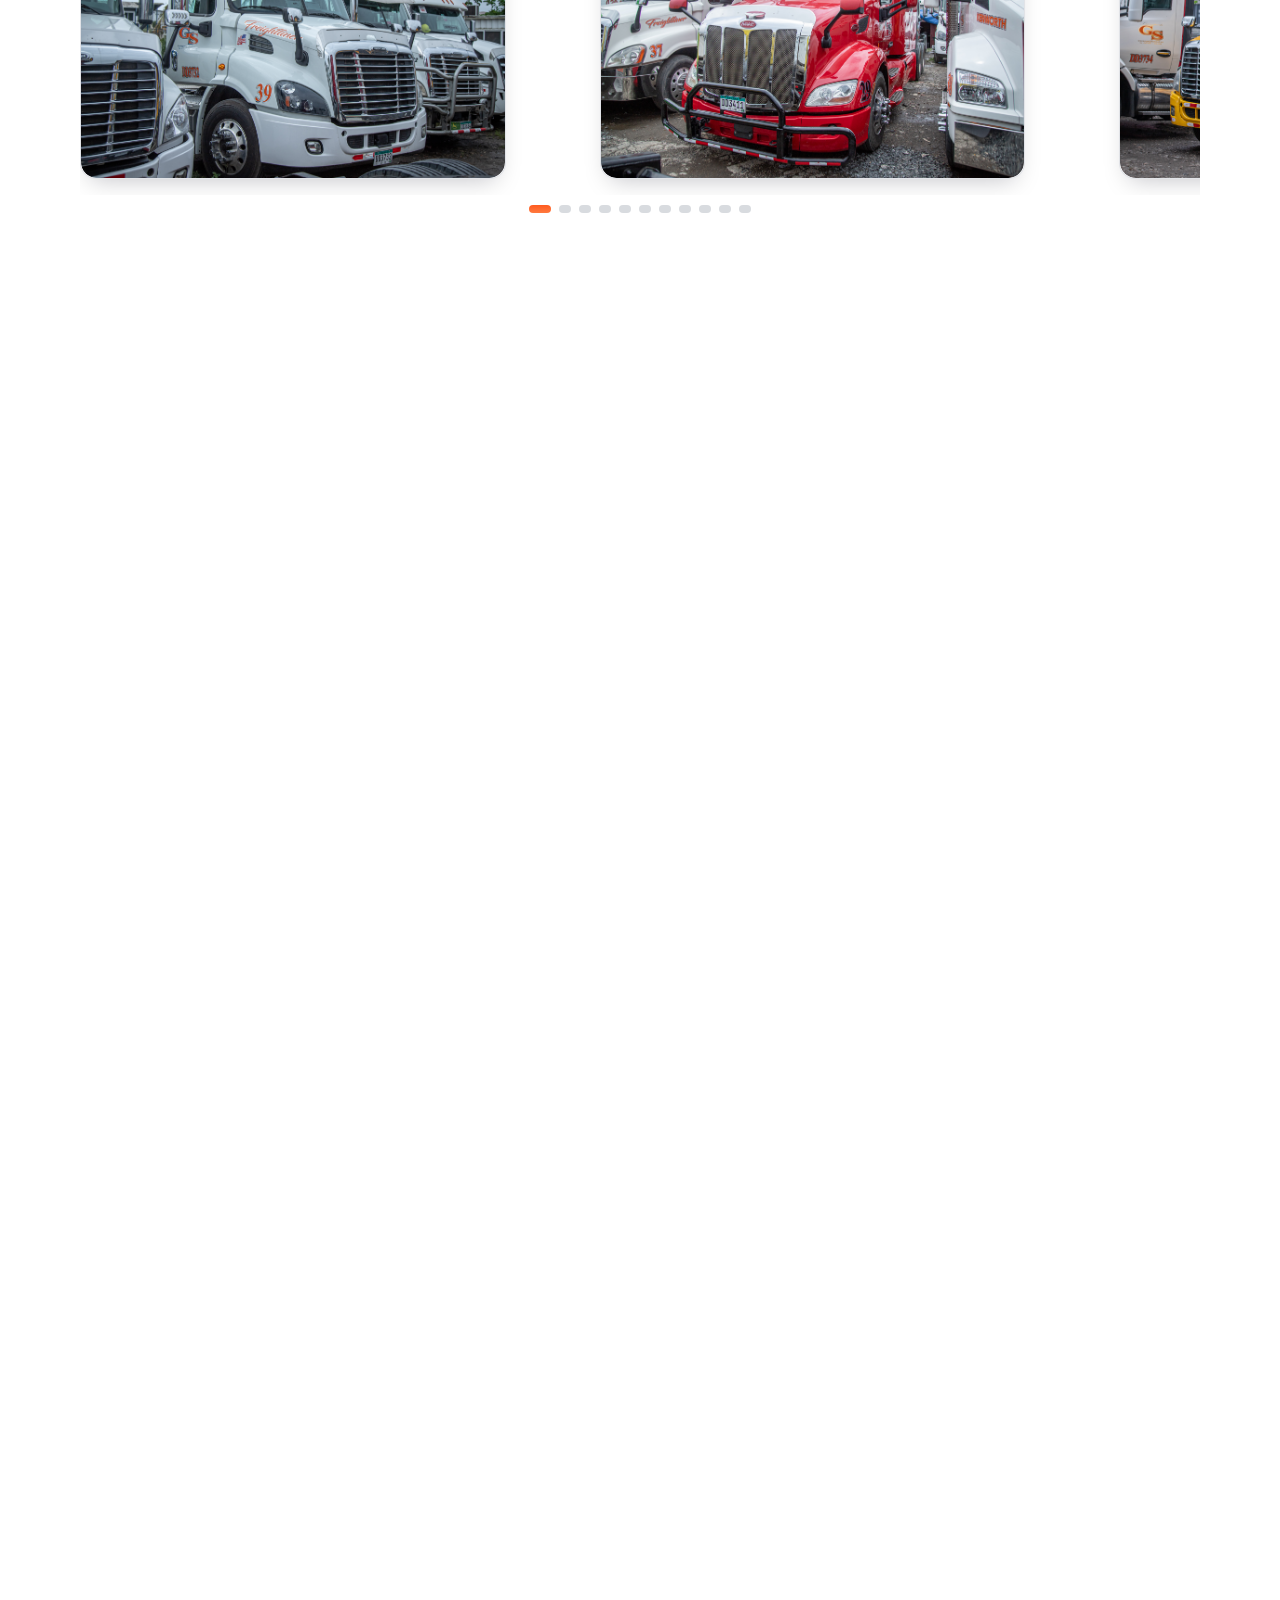
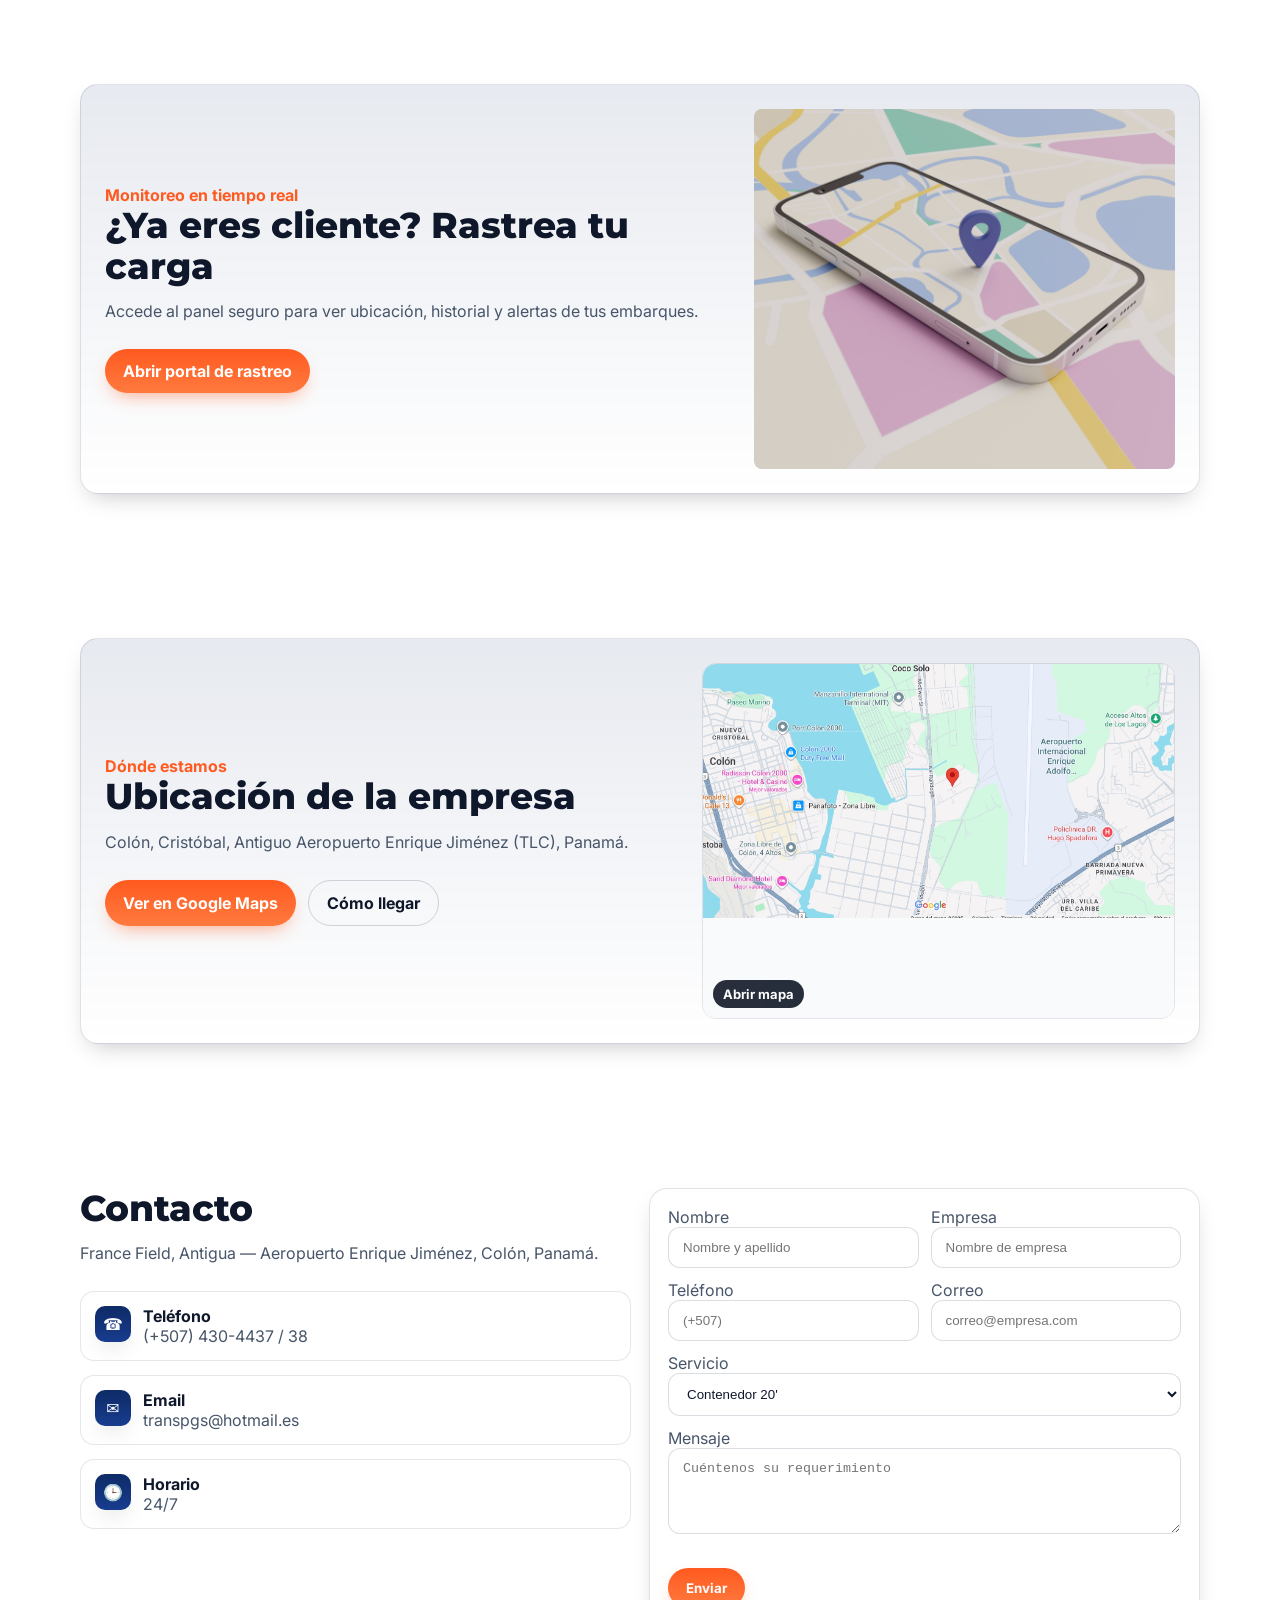
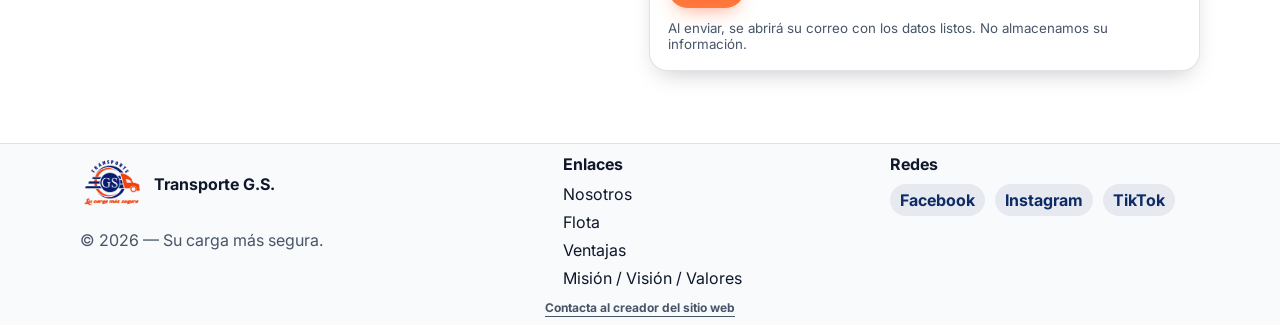
==== commit b993dc9a: "mejoras" ====
--- a/index.html
+++ b/index.html
@@ -82,7 +82,6 @@
                 <a class="btn btn-primary" data-whatsapp target="_blank" rel="noopener"> WhatsApp</a>
             </nav>
         </div>
-        </div>
     </header>
 
     <section id="inicio" class="hero">
@@ -495,7 +494,6 @@
 
         <div class="firma">
             <strong><a href="https://wa.me/573226190764" target="_blank">Contacta al creador del sitio web</a></strong>
-            </p>
         </div>
     </footer>
 
--- a/assets/css/styles.css
+++ b/assets/css/styles.css
@@ -715,6 +715,11 @@
     font-size: 12px;
     margin-bottom: 0px;
     text-align: center;
+    text-decoration: underline;
+    font-weight: 600;
+    text-underline-offset: 4px;
+    color: var(--muted);
+    transition: color 0.25s ease, text-decoration-color 0.25s ease
 }
 
 /* Mostrar enlaces y CTA solo en escritorio */
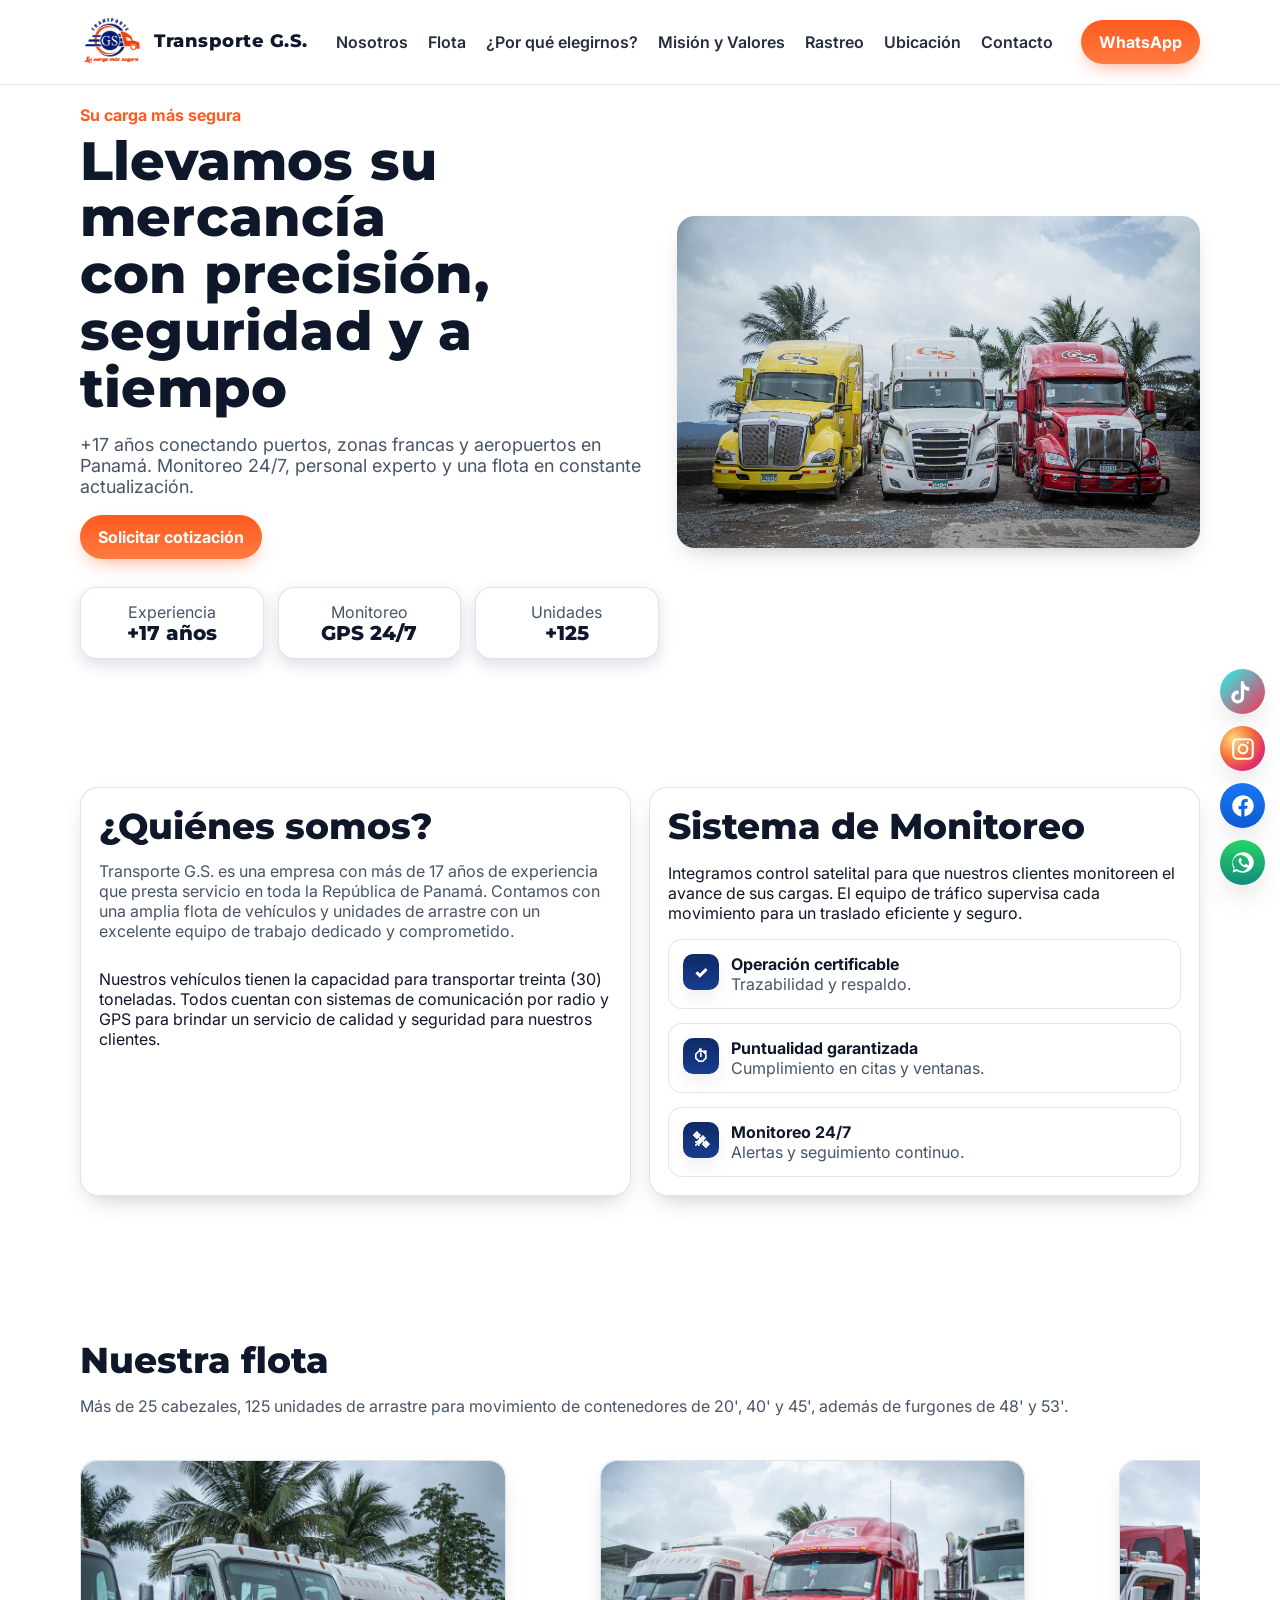
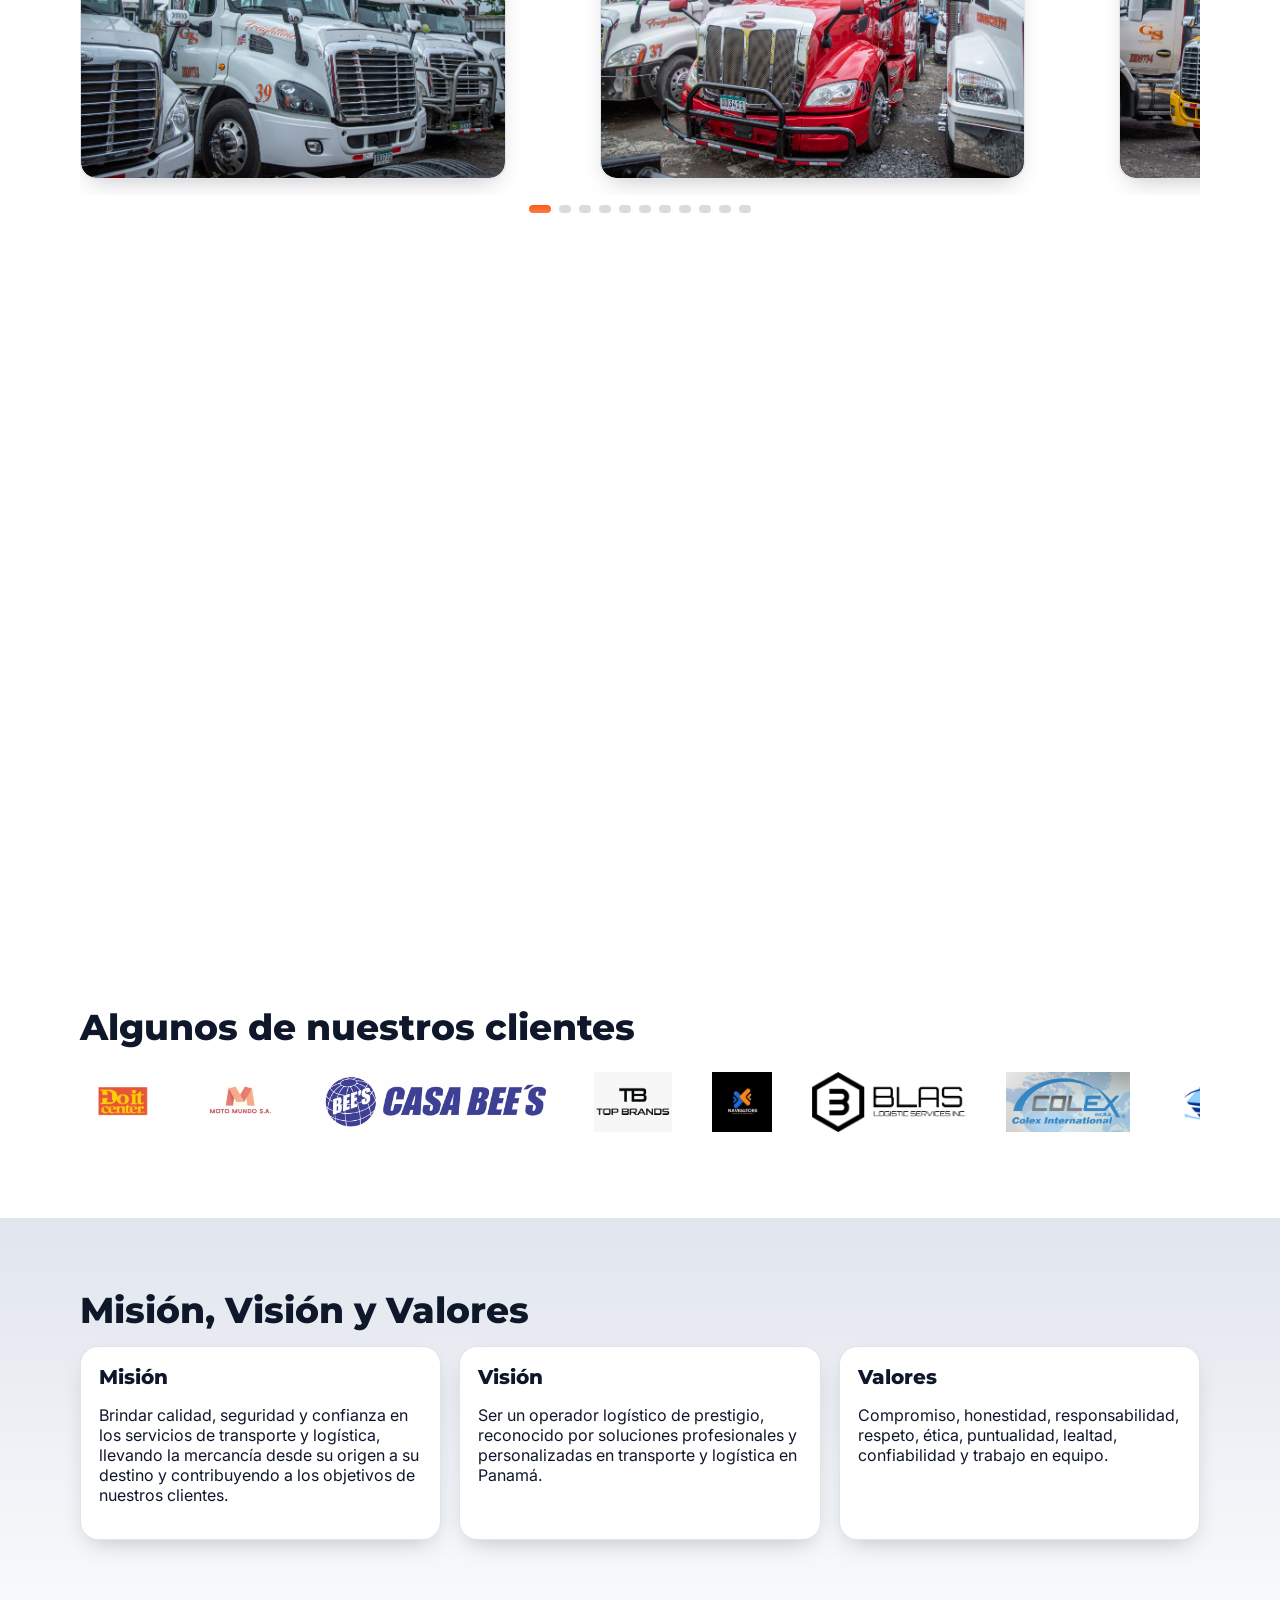
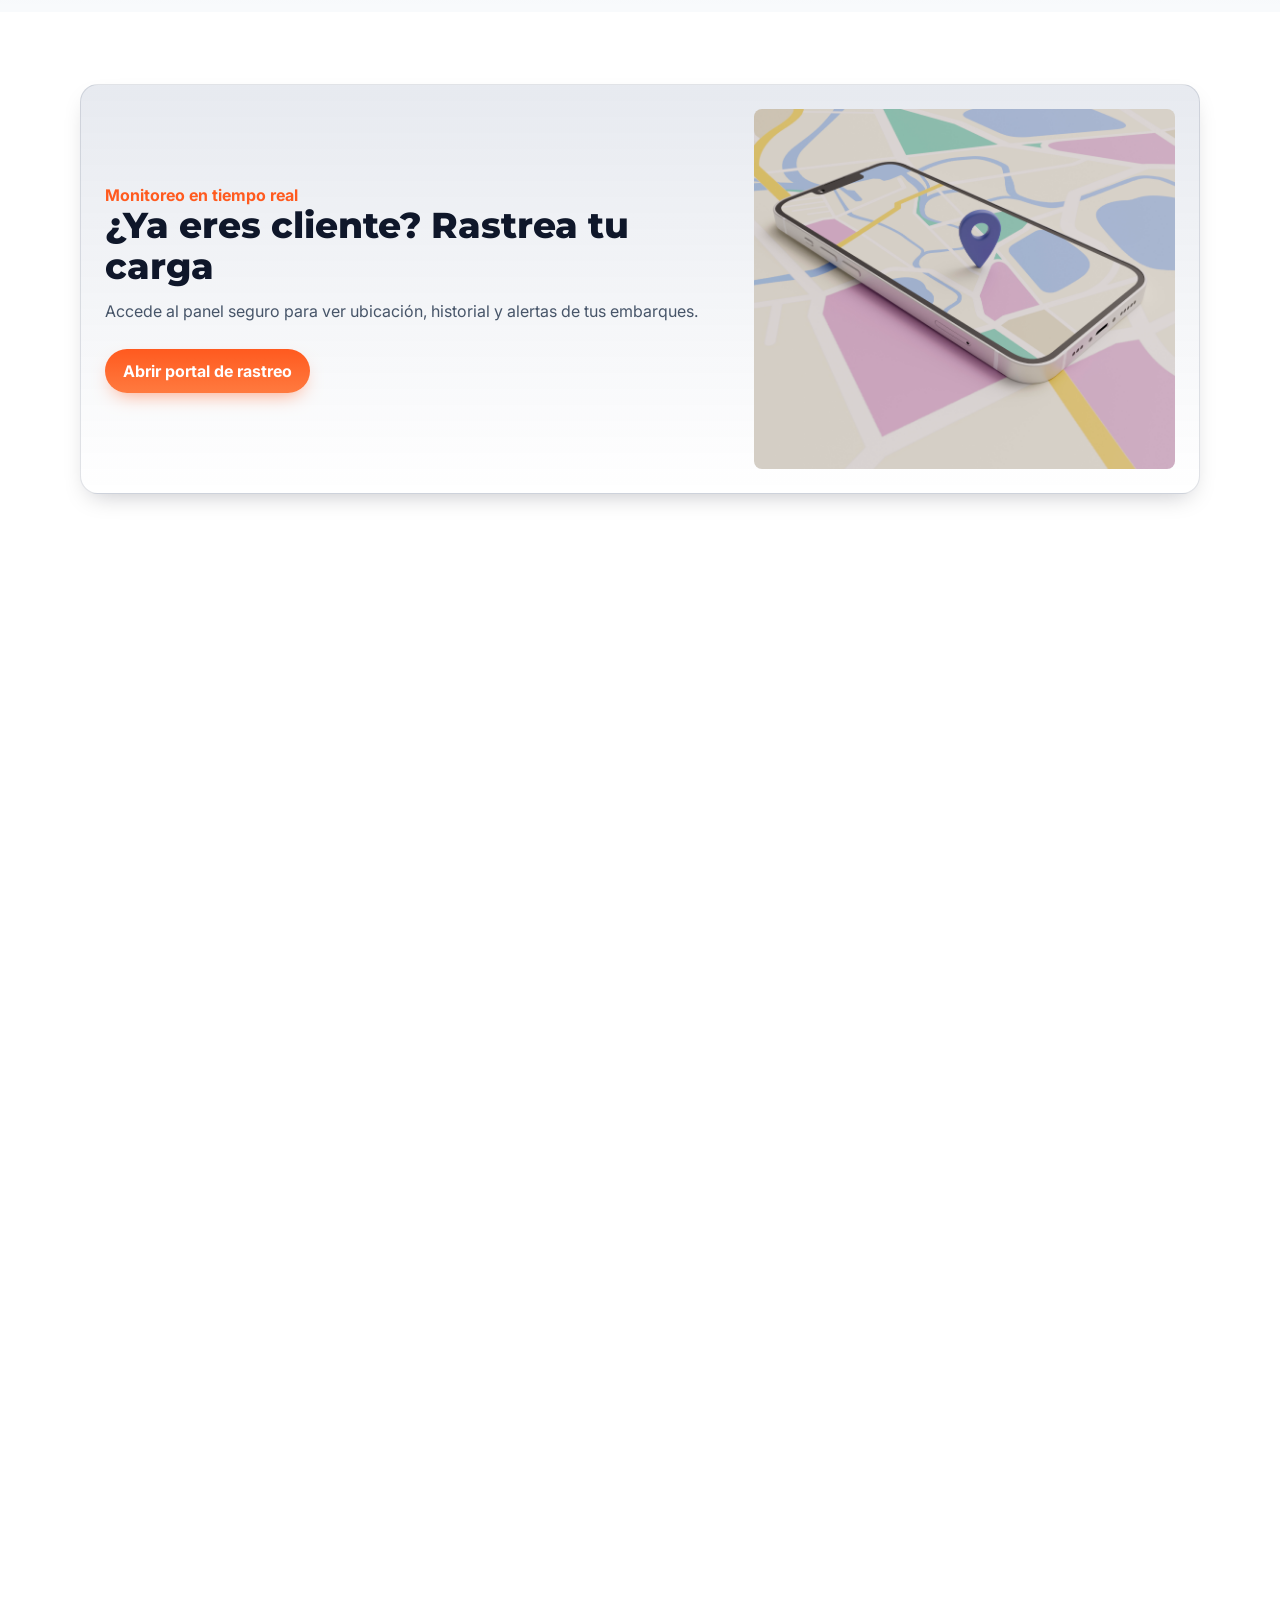
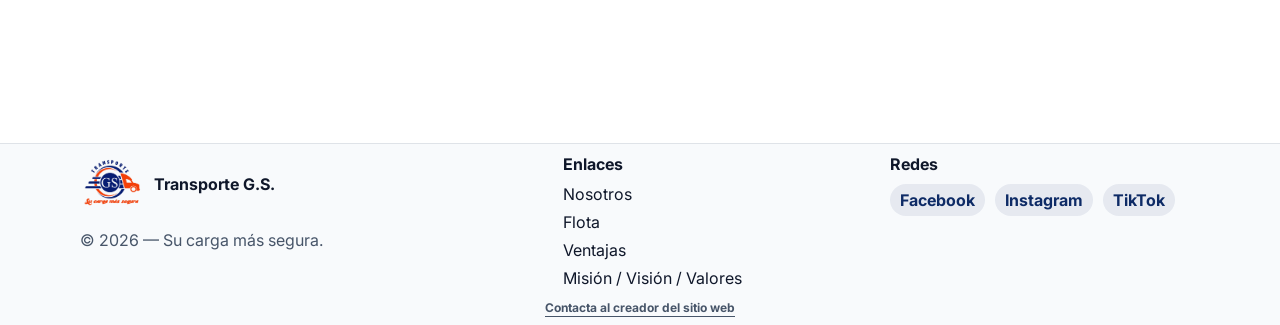
==== commit 1dfa87a6: "cambio" ====
--- a/index.html
+++ b/index.html
@@ -24,7 +24,7 @@
         rel="stylesheet">
 
     <!-- Favicon -->
-    <link rel="icon" href="favicon.ico" sizes="any" />
+    <link rel="icon" href="assets/img/favicon.ico" type="image/x-icon">
 
     <!-- Styles -->
     <link rel="stylesheet" href="assets/css/styles.css" />
--- a/assets/css/styles.css
+++ b/assets/css/styles.css
@@ -149,7 +149,6 @@
     box-shadow: 0 14px 30px -18px rgba(2, 8, 23, .25);
     overflow: hidden;
     max-height: 0;
-    /* cerrado */
     opacity: 0;
     pointer-events: none;
     transition: max-height .32s ease, opacity .22s ease;
@@ -732,10 +731,6 @@
         display: flex;
     }
 
-    .nav-drop {
-        display: none;
-    }
-
     .hamb {
         display: none;
     }
@@ -819,6 +814,40 @@
     }
 }
 
+/* Menú móvil hasta 1199px */
+@media (min-width: 860px) and (max-width: 1199px) {
+    .nav-links {
+        display: none;
+    }
+
+    .nav-cta {
+        display: none;
+    }
+
+    .hamb {
+        display: inline-block;
+    }
+}
+
+/* Menú completo desde 1200px */
+@media (min-width: 1200px) {
+    .nav-links {
+        display: flex;
+    }
+
+    .nav-cta {
+        display: flex;
+    }
+
+    .nav-drop {
+        display: none;
+    }
+
+    .hamb {
+        display: none;
+    }
+}
+
 /* --- Fix anclas tapadas por el header sticky --- */
 html {
     scroll-behavior: smooth;
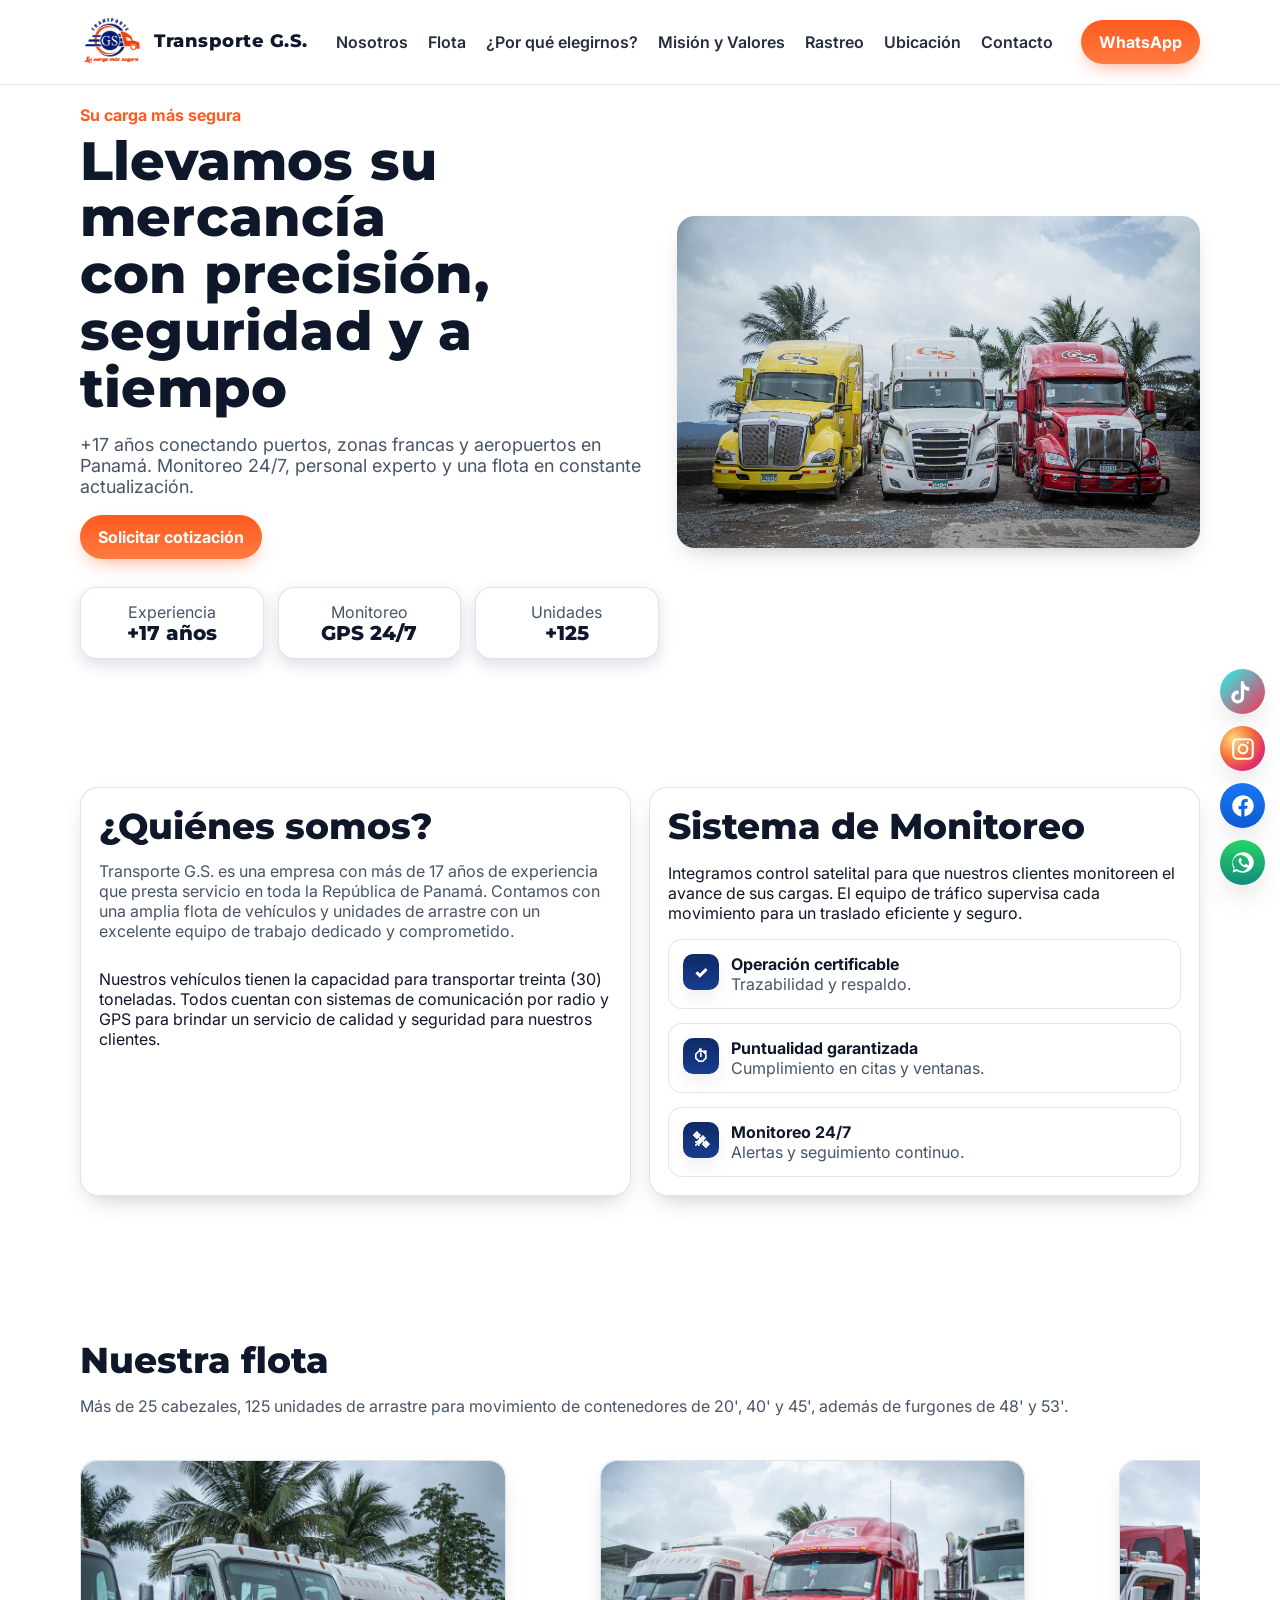
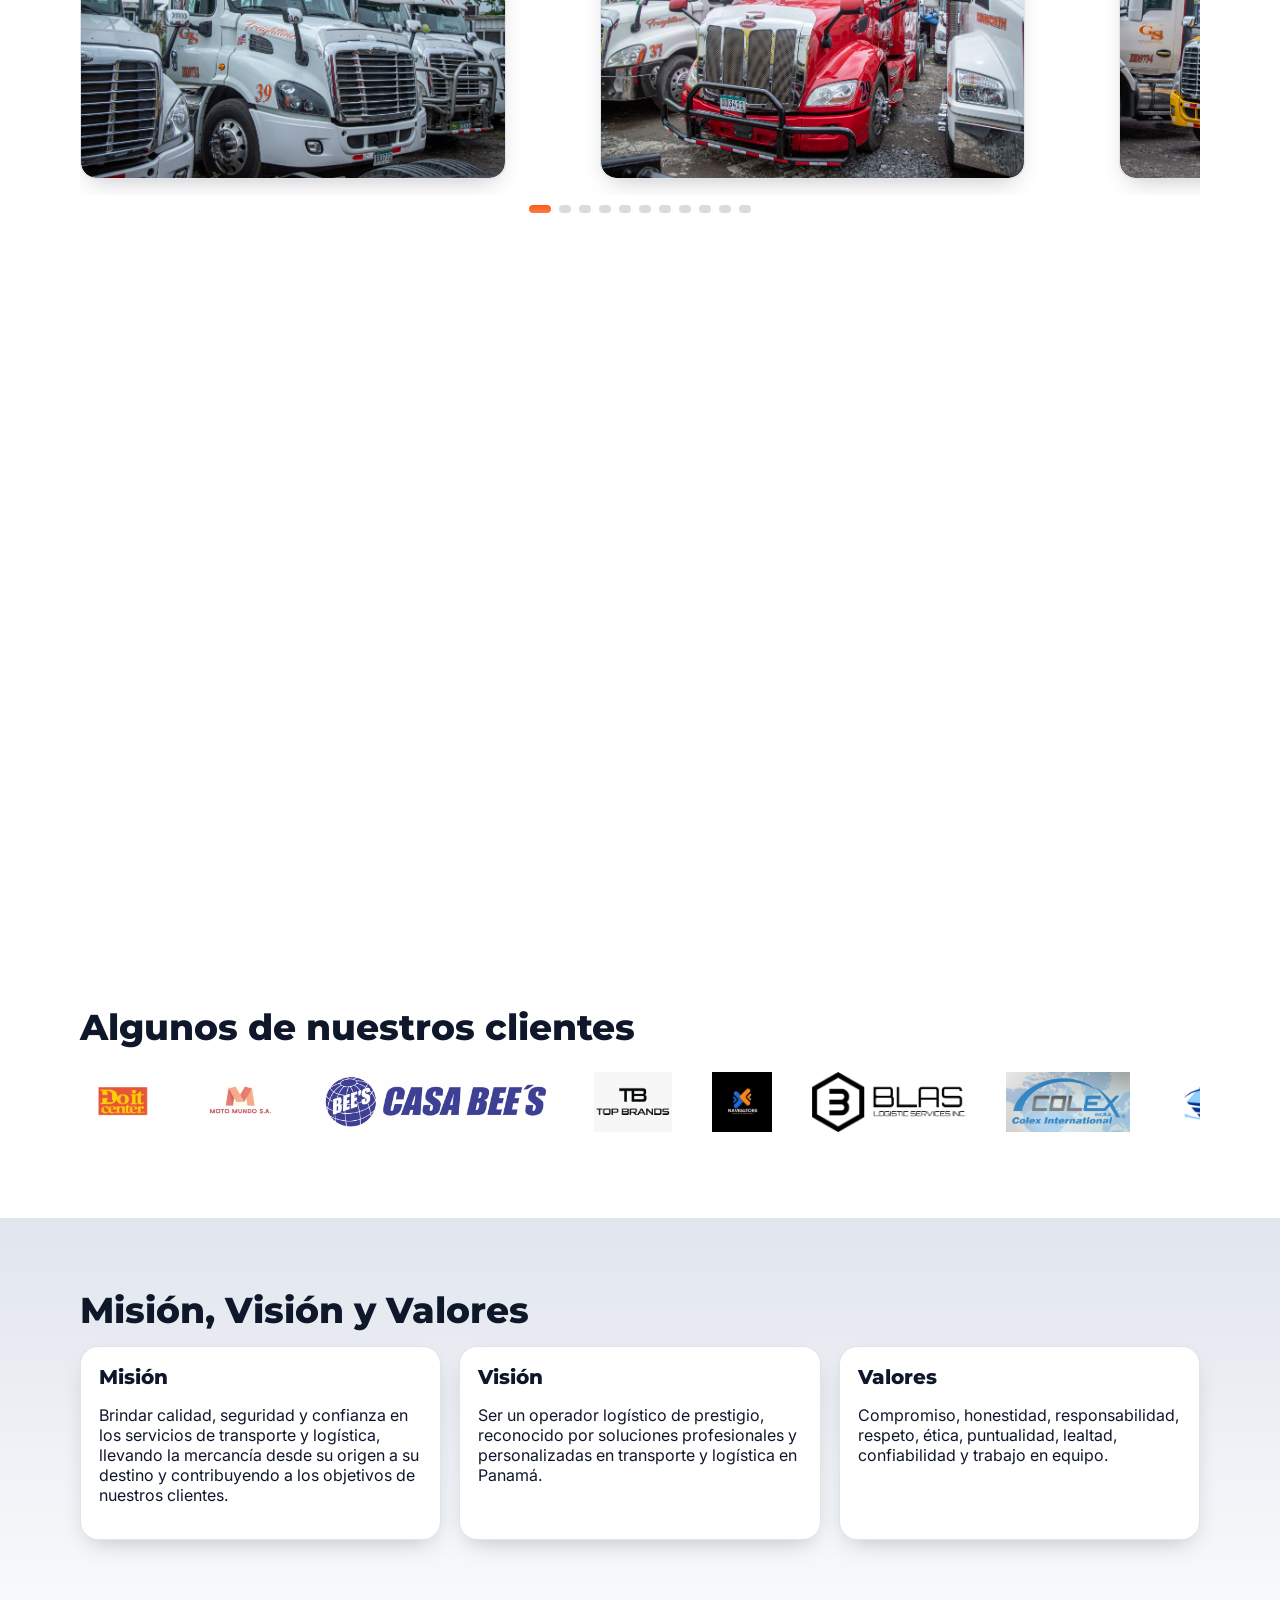
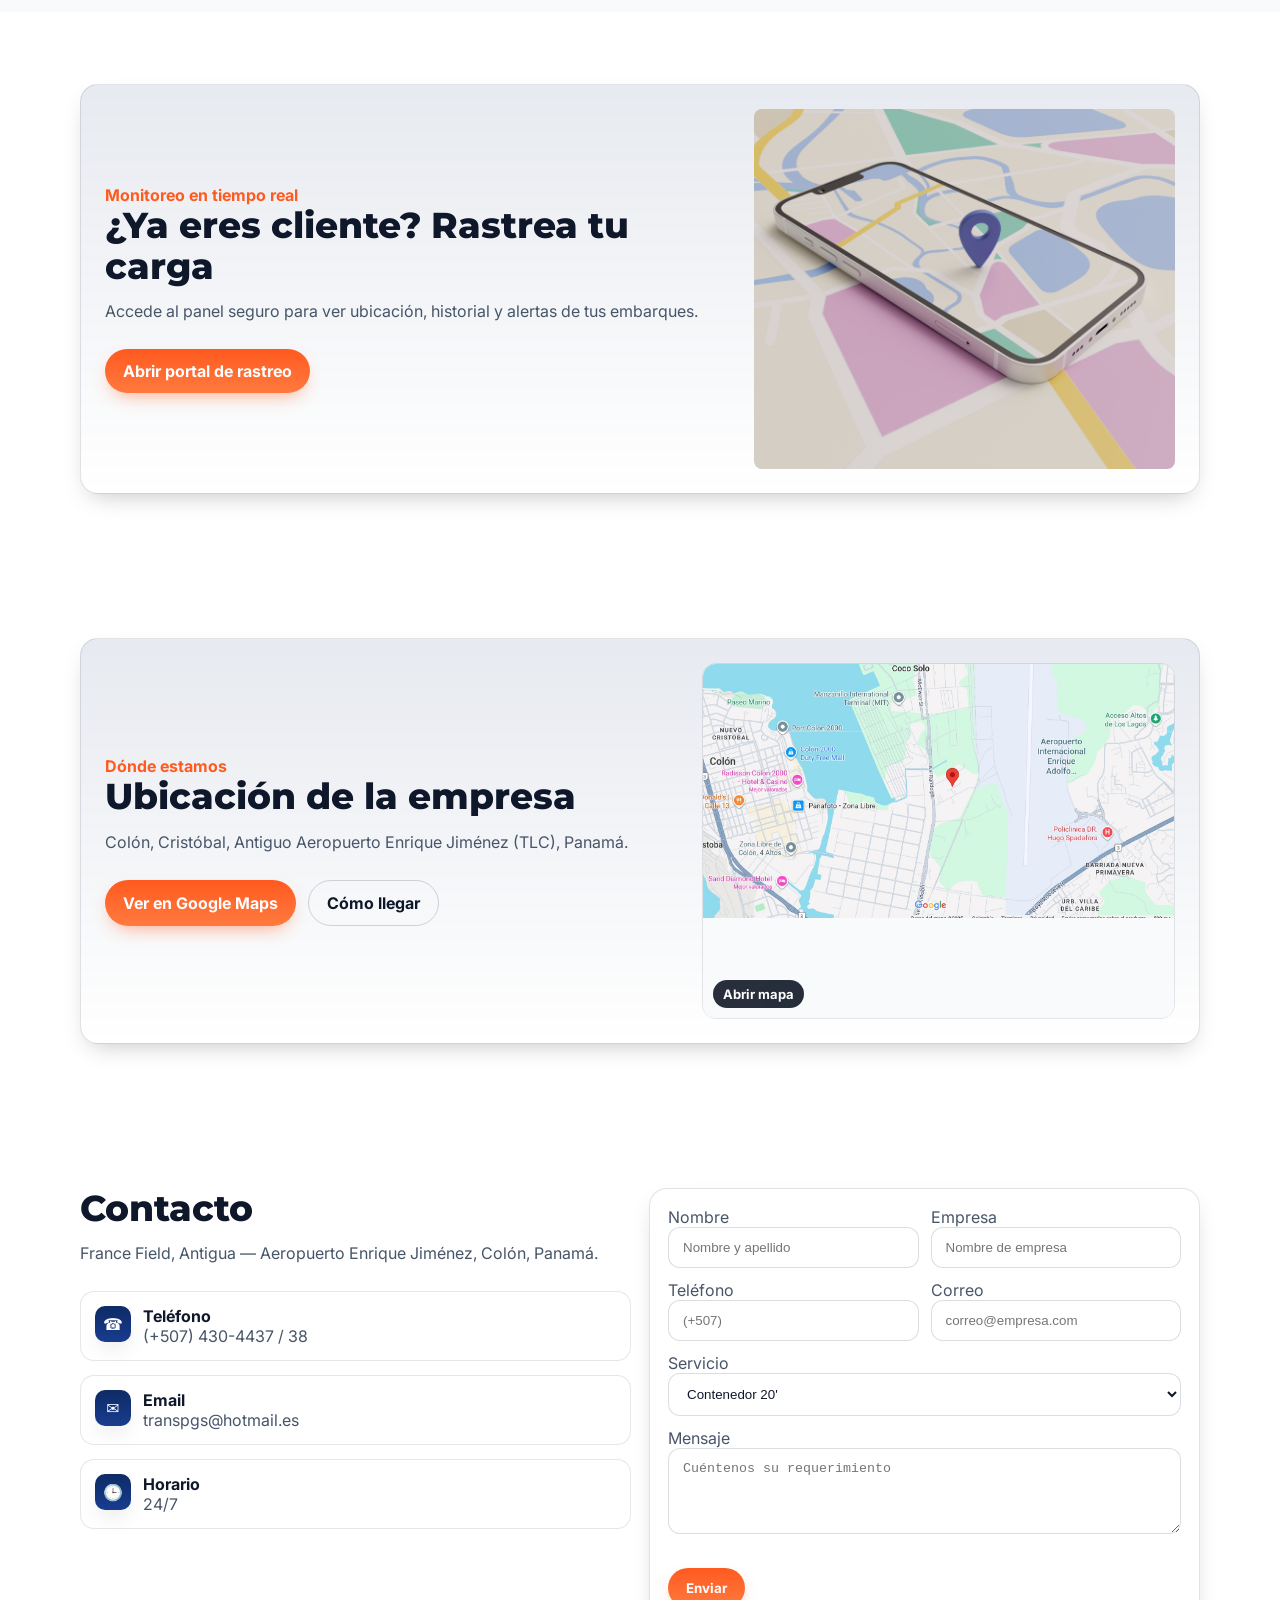
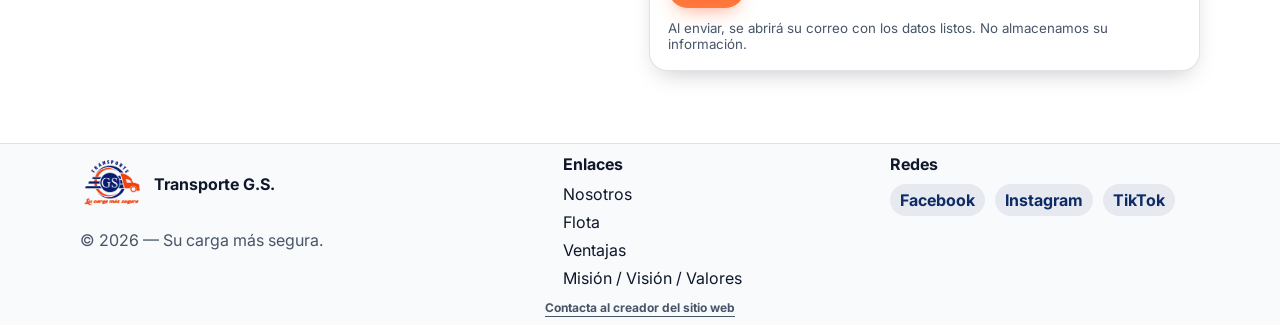
==== commit f386904a: "Update index.html" ====
--- a/index.html
+++ b/index.html
@@ -10,11 +10,19 @@
     <meta name="theme-color" content="#0e2b66" />
 
     <!-- Open Graph -->
-    <meta property="og:title" content="Transporte G.S." />
+    <meta property="og:title" content="Transporte G.S. | Transporte GS | TransporteGS" />
     <meta property="og:description" content="Transporte de contenedores y carga en Panamá. Su carga más segura." />
     <meta property="og:type" content="website" />
     <meta property="og:locale" content="es_PA" />
-    <meta property="og:image" content="assets/img/og-cover.jpg" />
+    <meta property="og:url" content="https://transportegs.com/" />
+    <meta property="og:site_name" content="Transporte G.S." />
+    <meta property="og:image" content="https://transportegs.com/assets/img/og-cover.jpg" />
+    
+    <!-- TWITTER -->
+    <meta name="twitter:card" content="summary_large_image" />
+    <meta name="twitter:title" content="Transporte G.S. | Transporte GS | TransporteGS" />
+    <meta name="twitter:description" content="Transporte de contenedores y carga en Panamá. Su carga más segura." />
+    <meta name="twitter:image" content="https://transportegs.com/assets/img/og-cover.jpg" />
 
     <!-- Fonts -->
     <link rel="preconnect" href="https://fonts.googleapis.com">
@@ -35,10 +43,15 @@
     "@context":"https://schema.org",
     "@type":"Organization",
     "name":"Transporte G.S.",
+    "alternateName": ["Transporte GS", "TransporteGS", "Transporte G.S"],
     "slogan":"Su carga más segura",
     "url":"https://www.transporte-gs.com",
-    "logo":"assets/img/logo-gs.jpeg",
-    "sameAs":["#","#","#"],
+    "logo": "https://transportegs.com/assets/img/logo-gs.png",
+    "sameAs": [
+      "https://www.facebook.com/profile.php?id=61580349831986",
+      "https://www.instagram.com/gstransporte_pa/",
+      "https://www.tiktok.com/@gstransporte_pa"
+    ],
     "address":{"@type":"PostalAddress","addressLocality":"Antigua France Field, Zona Libre de Colón","addressCountry":"PA"},
     "contactPoint":[{"@type":"ContactPoint","contactType":"ventas","telephone":"+507-430-4437"}]
   }
@@ -536,4 +549,5 @@
 </body>
 
 
-</html>+
+</html>
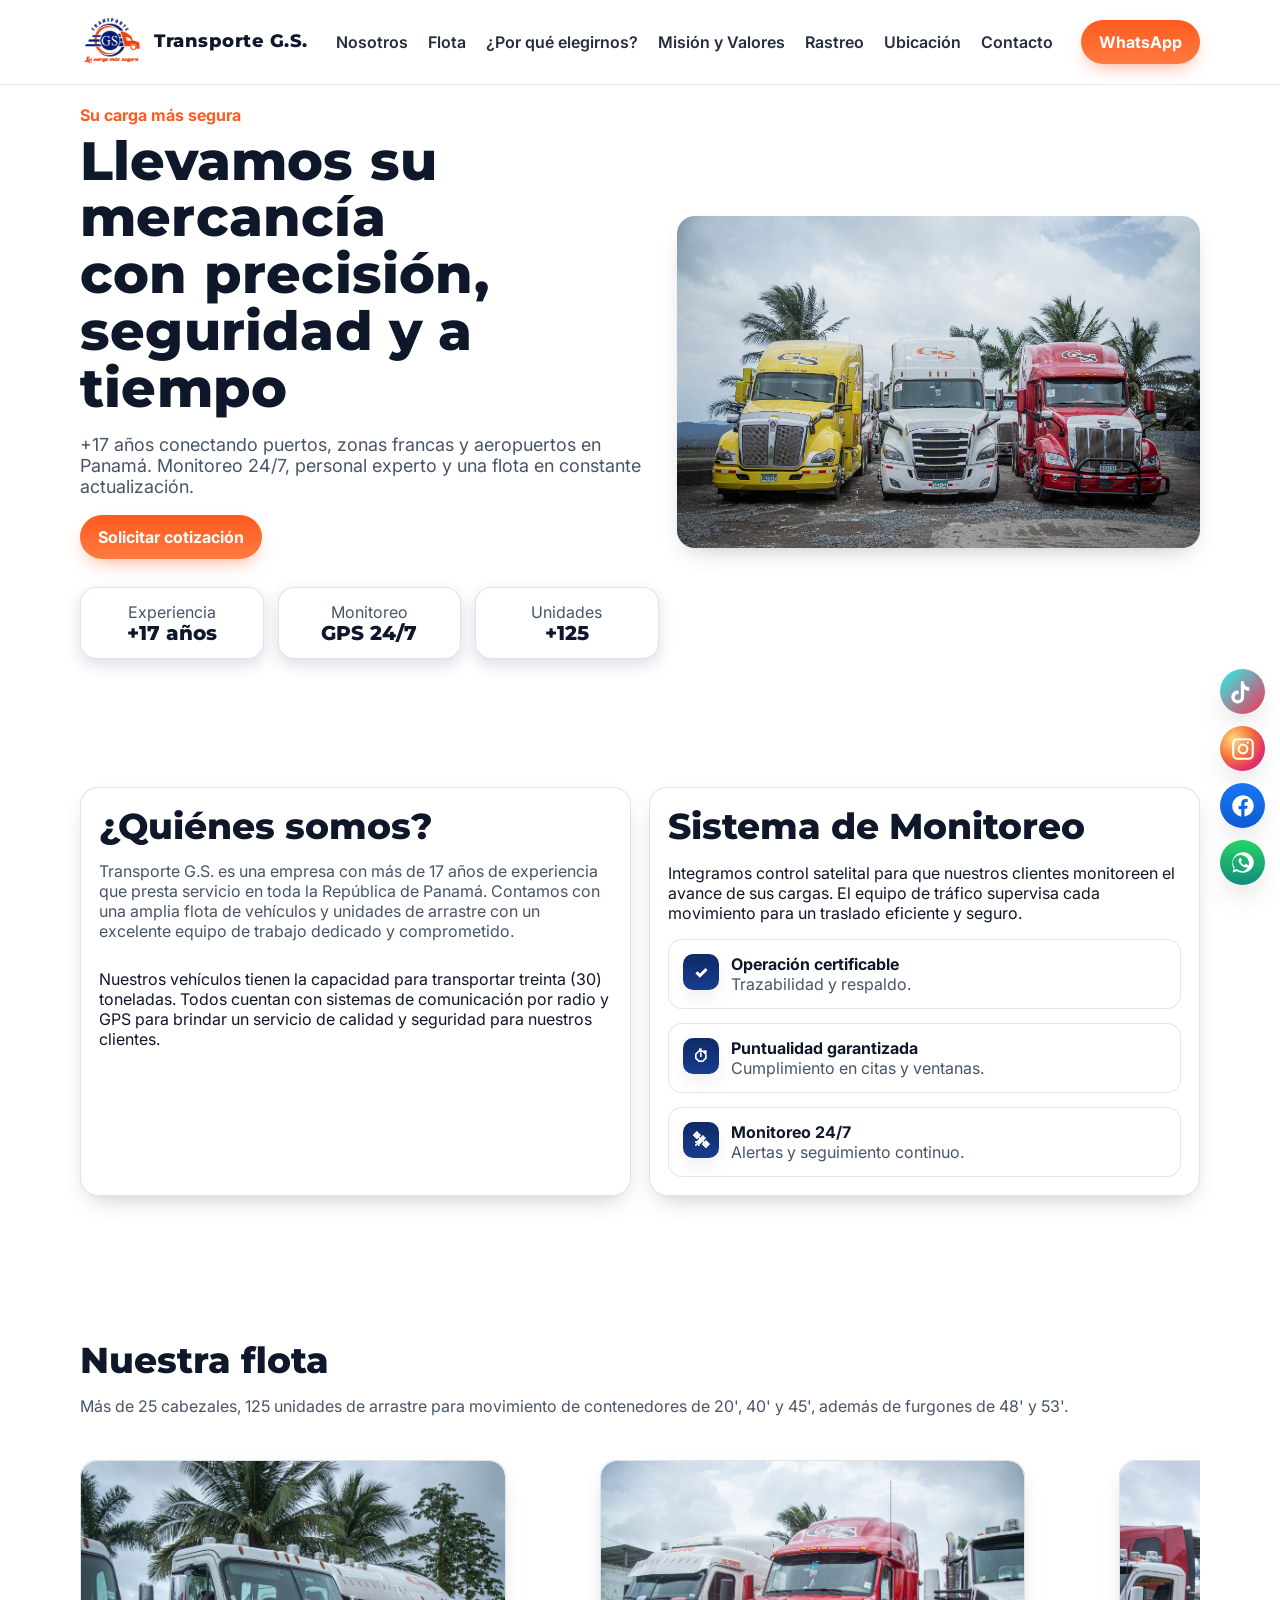
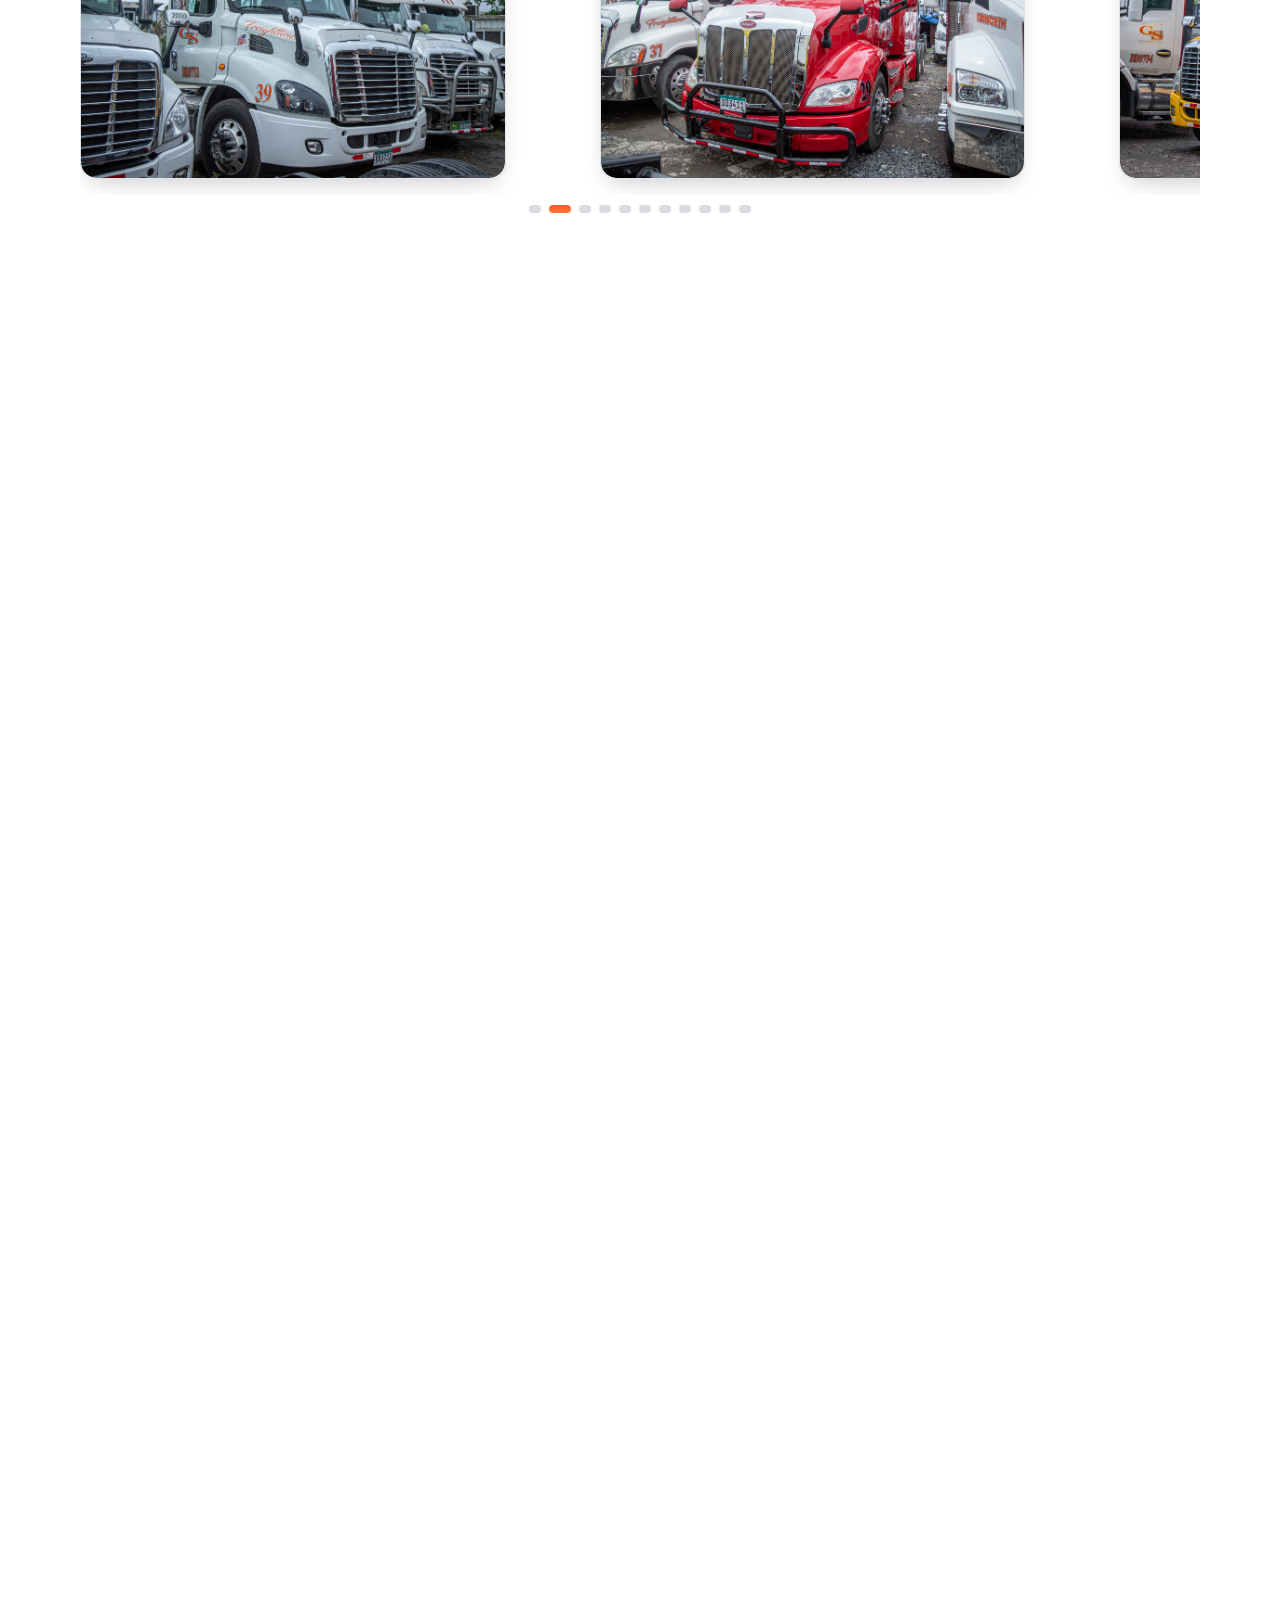
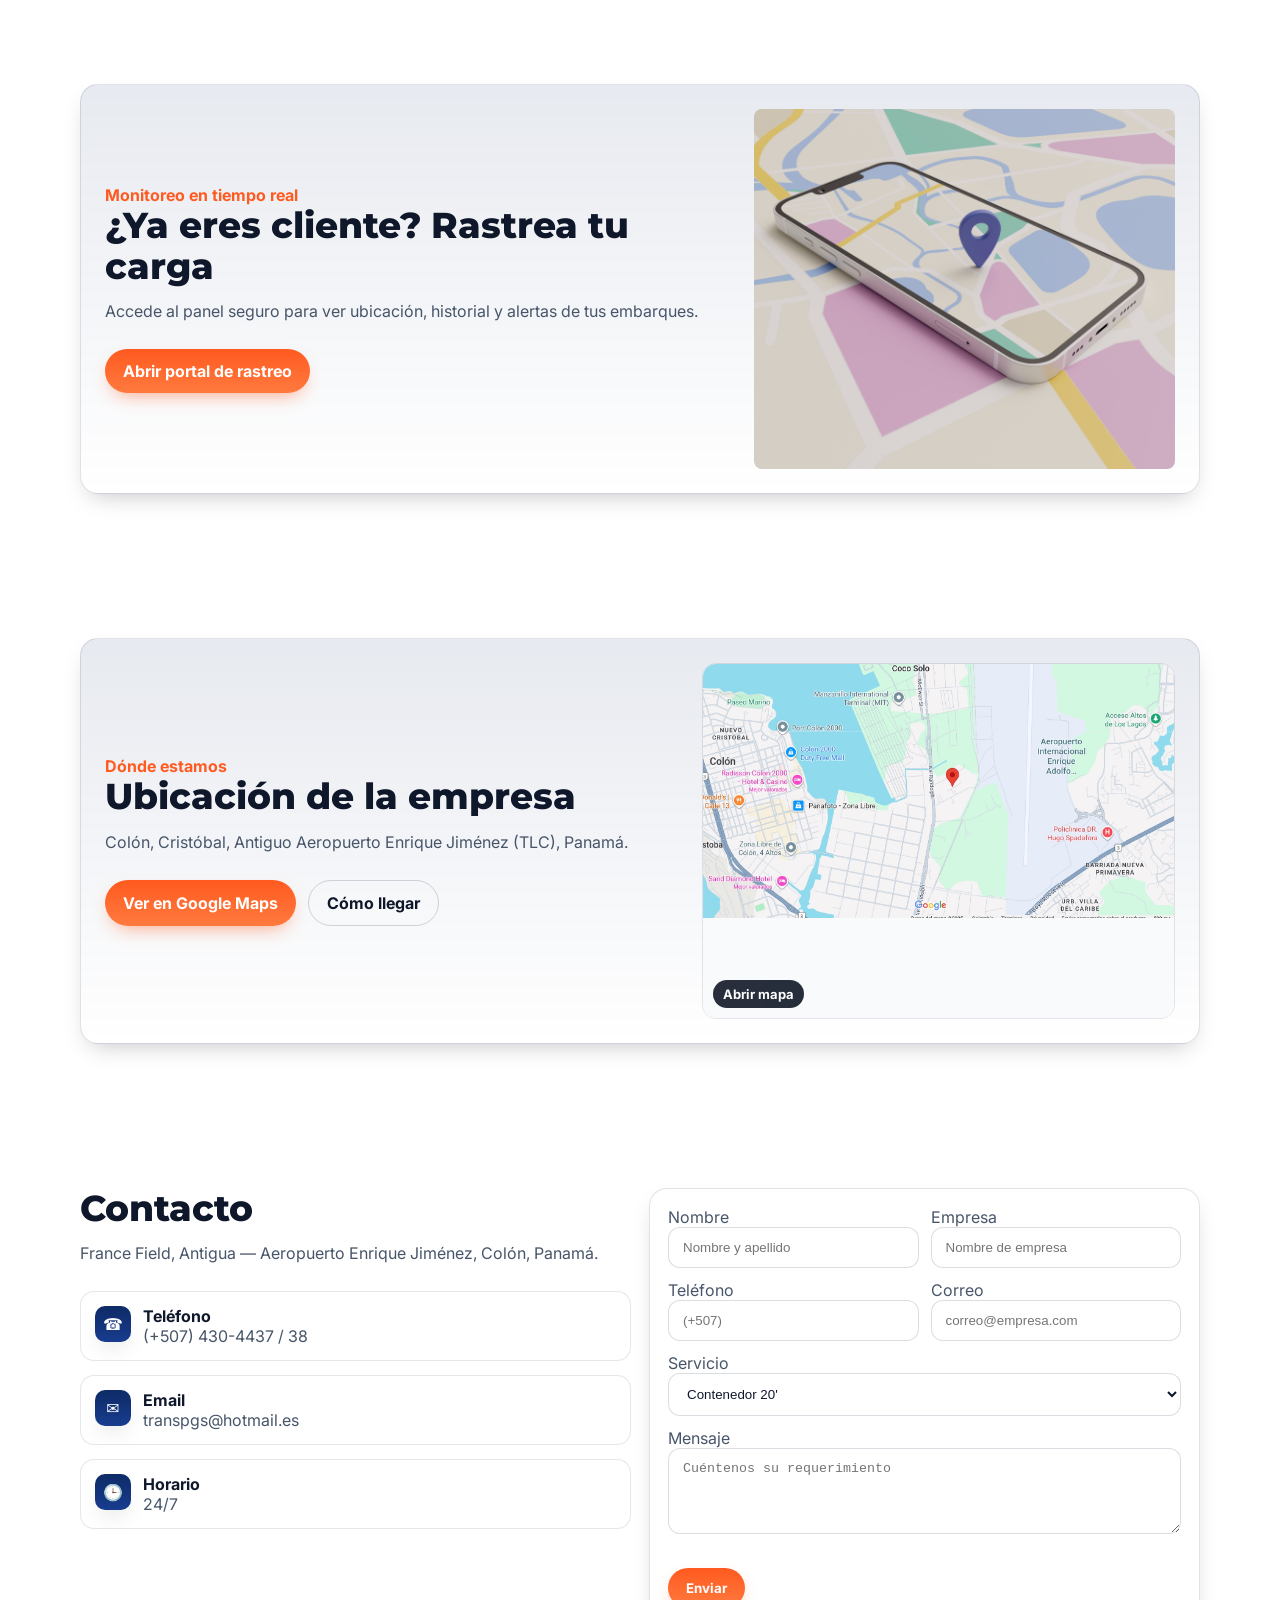
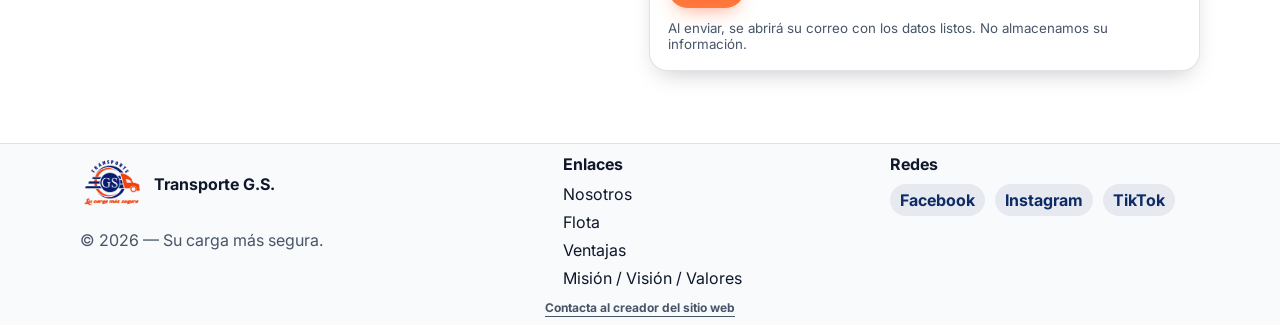
==== commit a8866c07: "Update index.html" ====
--- a/index.html
+++ b/index.html
@@ -1,553 +1,562 @@
 <!doctype html>
 <html lang="es">
-
-<head>
-    <meta charset="utf-8" />
-    <meta name="viewport" content="width=device-width, initial-scale=1" />
-    <title>Transporte G.S. — Su carga más segura</title>
-    <meta name="description"
-        content="Transporte de contenedores y carga en Panamá. +17 años, flota moderna, monitoreo 24/7. Su carga más segura." />
-    <meta name="theme-color" content="#0e2b66" />
-
-    <!-- Open Graph -->
-    <meta property="og:title" content="Transporte G.S. | Transporte GS | TransporteGS" />
-    <meta property="og:description" content="Transporte de contenedores y carga en Panamá. Su carga más segura." />
-    <meta property="og:type" content="website" />
-    <meta property="og:locale" content="es_PA" />
-    <meta property="og:url" content="https://transportegs.com/" />
-    <meta property="og:site_name" content="Transporte G.S." />
-    <meta property="og:image" content="https://transportegs.com/assets/img/og-cover.jpg" />
-    
-    <!-- TWITTER -->
-    <meta name="twitter:card" content="summary_large_image" />
-    <meta name="twitter:title" content="Transporte G.S. | Transporte GS | TransporteGS" />
-    <meta name="twitter:description" content="Transporte de contenedores y carga en Panamá. Su carga más segura." />
-    <meta name="twitter:image" content="https://transportegs.com/assets/img/og-cover.jpg" />
-
-    <!-- Fonts -->
-    <link rel="preconnect" href="https://fonts.googleapis.com">
-    <link rel="preconnect" href="https://fonts.gstatic.com" crossorigin>
-    <link
-        href="https://fonts.googleapis.com/css2?family=Montserrat:wght@600;700;800&family=Inter:wght@400;500;600&display=swap"
-        rel="stylesheet">
-
-    <!-- Favicon -->
-    <link rel="icon" href="assets/img/favicon.ico" type="image/x-icon">
-
-    <!-- Styles -->
-    <link rel="stylesheet" href="assets/css/styles.css" />
-
-    <!-- Schema.org -->
-    <script type="application/ld+json">
-  {
-    "@context":"https://schema.org",
-    "@type":"Organization",
-    "name":"Transporte G.S.",
-    "alternateName": ["Transporte GS", "TransporteGS", "Transporte G.S"],
-    "slogan":"Su carga más segura",
-    "url":"https://www.transporte-gs.com",
-    "logo": "https://transportegs.com/assets/img/logo-gs.png",
-    "sameAs": [
-      "https://www.facebook.com/profile.php?id=61580349831986",
-      "https://www.instagram.com/gstransporte_pa/",
-      "https://www.tiktok.com/@gstransporte_pa"
-    ],
-    "address":{"@type":"PostalAddress","addressLocality":"Antigua France Field, Zona Libre de Colón","addressCountry":"PA"},
-    "contactPoint":[{"@type":"ContactPoint","contactType":"ventas","telephone":"+507-430-4437"}]
-  }
-  </script>
-</head>
-
-<body>
-    <!-- NAV -->
-    <header class="nav" aria-label="Barra de navegación">
-        <div class="container inner">
+   <head>
+      <meta charset="utf-8" />
+      <meta name="viewport" content="width=device-width, initial-scale=1" />
+      <title>Transporte G.S. — Su carga más segura</title>
+      <meta name="description"
+         content="Transporte de contenedores y carga en Panamá. +17 años, flota moderna, monitoreo 24/7. Su carga más segura." />
+      <meta name="theme-color" content="#0e2b66" />
+      <!-- Open Graph -->
+      <meta property="og:title" content="Transporte G.S. | Transporte GS | TransporteGS" />
+      <meta property="og:description" content="Transporte de contenedores y carga en Panamá. Su carga más segura." />
+      <meta property="og:type" content="website" />
+      <meta property="og:locale" content="es_PA" />
+      <meta property="og:url" content="https://transportegs.com/" />
+      <meta property="og:site_name" content="Transporte G.S." />
+      <meta property="og:image" content="https://transportegs.com/assets/img/og-cover.jpg" />
+      <!-- TWITTER -->
+      <meta name="twitter:card" content="summary_large_image" />
+      <meta name="twitter:title" content="Transporte G.S. | Transporte GS | TransporteGS" />
+      <meta name="twitter:description" content="Transporte de contenedores y carga en Panamá. Su carga más segura." />
+      <meta name="twitter:image" content="https://transportegs.com/assets/img/og-cover.jpg" />
+      <!-- Fonts -->
+      <link rel="preconnect" href="https://fonts.googleapis.com">
+      <link rel="preconnect" href="https://fonts.gstatic.com" crossorigin>
+      <link
+         href="https://fonts.googleapis.com/css2?family=Montserrat:wght@600;700;800&family=Inter:wght@400;500;600&display=swap"
+         rel="stylesheet">
+      <!-- Favicon -->
+      <link rel="icon" href="assets/img/favicon.ico" type="image/x-icon">
+      <!-- Styles -->
+      <link rel="stylesheet" href="assets/css/styles.css" />
+      <!-- Schema.org -->
+      <script type="application/ld+json">
+         {
+           "@context": "https://schema.org",
+           "@graph": [
+             {
+               "@type": "Organization",
+               "@id": "https://transportegs.com/#org",
+               "name": "Transporte G.S.",
+               "alternateName": ["Transporte GS", "TransporteGS", "Transporte G.S."],
+               "url": "https://transportegs.com/",
+               "logo": {
+                 "@type": "ImageObject",
+                 "url": "https://transportegs.com/assets/img/logo-gs.png",
+                 "width": 512,
+                 "height": 512
+               },
+               "sameAs": [
+                 "https://www.facebook.com/profile.php?id=61580349831986",
+                 "https://www.instagram.com/gstransporte_pa/",
+                 "https://www.tiktok.com/@gstransporte_pa"
+               ],
+               "slogan": "Su carga más segura",
+               "address": {
+                 "@type": "PostalAddress",
+                 "addressLocality": "Antigua France Field, Zona Libre de Colón",
+                 "addressCountry": "PA"
+               },
+               "contactPoint": [{
+                 "@type": "ContactPoint",
+                 "contactType": "ventas",
+                 "telephone": "+507-430-4437"
+               }]
+             },
+             {
+               "@type": "WebSite",
+               "@id": "https://transportegs.com/#website",
+               "url": "https://transportegs.com/",
+               "name": "Transporte G.S.",
+               "publisher": { "@id": "https://transportegs.com/#org" },
+               "inLanguage": "es",
+               "potentialAction": {
+                 "@type": "SearchAction",
+                 "target": "https://www.google.com/search?q={search_term_string}",
+                 "query-input": "required name=search_term_string"
+               }
+             }
+           ]
+         }
+      </script>
+   </head>
+   <body>
+      <!-- NAV -->
+      <header class="nav" aria-label="Barra de navegación">
+         <div class="container inner">
             <a class="brand" href="#inicio" aria-label="Transporte GS">
-                <img src="assets/img/logo-gs.png" alt="Logo Transporte GS" class="brand-logo-img" />
-                <h1>Transporte G.S.</h1>
+               <img src="assets/img/logo-gs.png" alt="Logo Transporte GS" class="brand-logo-img" />
+               <h1>Transporte G.S.</h1>
             </a>
             <nav class="nav-links" aria-label="Principal">
-                <a href="#nosotros">Nosotros</a>
-                <a href="#galeria">Flota</a>
-                <a href="#ventajas">¿Por qué elegirnos?</a>
-                <a href="#mvv">Misión y Valores</a>
-                <a href="#rastreo">Rastreo</a>
-                <a href="#ubicacion">Ubicación</a>
-                <a href="#contacto">Contacto</a>
+               <a href="#nosotros">Nosotros</a>
+               <a href="#galeria">Flota</a>
+               <a href="#ventajas">¿Por qué elegirnos?</a>
+               <a href="#mvv">Misión y Valores</a>
+               <a href="#rastreo">Rastreo</a>
+               <a href="#ubicacion">Ubicación</a>
+               <a href="#contacto">Contacto</a>
             </nav>
             <div class="nav-cta">
-                <a class="btn btn-outline" href="#" aria-label="Síguenos en redes">Redes</a>
-                <a class="btn btn-primary" data-whatsapp target="_blank" rel="noopener"
-                    aria-label="WhatsApp">WhatsApp</a>
+               <a class="btn btn-outline" href="#" aria-label="Síguenos en redes">Redes</a>
+               <a class="btn btn-primary" data-whatsapp target="_blank" rel="noopener"
+                  aria-label="WhatsApp">WhatsApp</a>
             </div>
             <button class="hamb" aria-label="Abrir menú" aria-expanded="false" aria-controls="sheet">
-                <span></span><span></span><span></span>
+            <span></span><span></span><span></span>
             </button>
-        </div>
-        <div class="nav-drop" id="navDrop" aria-hidden="true">
+         </div>
+         <div class="nav-drop" id="navDrop" aria-hidden="true">
             <nav class="container">
-                <a href="#nosotros">Nosotros</a>
-                <a href="#galeria">Flota</a>
-                <a href="#ventajas">¿Por qué elegirnos?</a>
-                <a href="#mvv">Misión / Visión / Valores</a>
-                <a href="#contacto">Contacto</a>
-                <div style="height:10px"></div>
-                <a class="btn btn-primary" data-whatsapp target="_blank" rel="noopener"> WhatsApp</a>
+               <a href="#nosotros">Nosotros</a>
+               <a href="#galeria">Flota</a>
+               <a href="#ventajas">¿Por qué elegirnos?</a>
+               <a href="#mvv">Misión / Visión / Valores</a>
+               <a href="#contacto">Contacto</a>
+               <div style="height:10px"></div>
+               <a class="btn btn-primary" data-whatsapp target="_blank" rel="noopener"> WhatsApp</a>
             </nav>
-        </div>
-    </header>
-
-    <section id="inicio" class="hero">
-        <div class="container grid reveal">
+         </div>
+      </header>
+      <section id="inicio" class="hero">
+         <div class="container grid reveal">
             <div>
-                <span class="eyebrow">Su carga más segura</span>
-                <h2 class="h1">Llevamos su mercancía<br>con precisión, seguridad y a tiempo</h2>
-                <p class="lead">+17 años conectando puertos, zonas francas y aeropuertos en Panamá. Monitoreo 24/7,
-                    personal experto y una flota en constante actualización.</p>
-                <div class="hero-cta">
-                    <a class="btn btn-primary pulse" data-whatsapp target="_blank" rel="noopener">Solicitar
-                        cotización</a>
-                </div>
-                <div class="stats" aria-label="Métricas clave">
-                    <div class="stat"><span class="muted">Experiencia</span><strong>+17 años</strong></div>
-                    <div class="stat"><span class="muted">Monitoreo</span><strong>GPS 24/7</strong></div>
-                    <div class="stat"><span class="muted">Unidades</span><strong>+125</strong></div>
-                </div>
+               <span class="eyebrow">Su carga más segura</span>
+               <h2 class="h1">Llevamos su mercancía<br>con precisión, seguridad y a tiempo</h2>
+               <p class="lead">+17 años conectando puertos, zonas francas y aeropuertos en Panamá. Monitoreo 24/7,
+                  personal experto y una flota en constante actualización.
+               </p>
+               <div class="hero-cta">
+                  <a class="btn btn-primary pulse" data-whatsapp target="_blank" rel="noopener">Solicitar
+                  cotización</a>
+               </div>
+               <div class="stats" aria-label="Métricas clave">
+                  <div class="stat"><span class="muted">Experiencia</span><strong>+17 años</strong></div>
+                  <div class="stat"><span class="muted">Monitoreo</span><strong>GPS 24/7</strong></div>
+                  <div class="stat"><span class="muted">Unidades</span><strong>+125</strong></div>
+               </div>
             </div>
             <div style="position:relative" class="reveal">
-                <div class="hero-img">
-                    <img src="assets/img/hero.jpg" alt="Camión de carga en carretera">
-                </div>
-            </div>
-        </div>
-    </section>
-
-    <section id="nosotros" class="reveal">
-        <div class="container grid cols-2">
+               <div class="hero-img">
+                  <img src="assets/img/hero.jpg" alt="Camión de carga en carretera">
+               </div>
+            </div>
+         </div>
+      </section>
+      <section id="nosotros" class="reveal">
+         <div class="container grid cols-2">
             <div class="card">
-                <h3 class="section-title">¿Quiénes somos?</h3>
-                <p class="section-lead">Transporte G.S. es una empresa con más de 17 años de experiencia que presta
-                    servicio en toda la República de Panamá. Contamos con una amplia flota de vehículos y unidades de
-                    arrastre con un excelente equipo de trabajo dedicado y comprometido.</p>
-                <p>Nuestros vehículos tienen la capacidad para transportar treinta (30) toneladas. Todos cuentan con
-                    sistemas de comunicación por radio y GPS para brindar un servicio de calidad y seguridad para
-                    nuestros clientes.</p>
+               <h3 class="section-title">¿Quiénes somos?</h3>
+               <p class="section-lead">Transporte G.S. es una empresa con más de 17 años de experiencia que presta
+                  servicio en toda la República de Panamá. Contamos con una amplia flota de vehículos y unidades de
+                  arrastre con un excelente equipo de trabajo dedicado y comprometido.
+               </p>
+               <p>Nuestros vehículos tienen la capacidad para transportar treinta (30) toneladas. Todos cuentan con
+                  sistemas de comunicación por radio y GPS para brindar un servicio de calidad y seguridad para
+                  nuestros clientes.
+               </p>
             </div>
             <div class="card">
-                <h3 class="section-title">Sistema de Monitoreo</h3>
-                <p>Integramos control satelital para que nuestros clientes monitoreen el avance de sus cargas. El equipo
-                    de tráfico supervisa cada movimiento para un traslado eficiente y seguro.</p>
-                <div class="features">
-                    <div class="feature">
-                        <div class="icon">✓</div>
-                        <div><strong>Operación certificable</strong>
-                            <div class="muted">Trazabilidad y respaldo.</div>
-                        </div>
-                    </div>
-                    <div class="feature">
-                        <div class="icon">⏱</div>
-                        <div><strong>Puntualidad garantizada</strong>
-                            <div class="muted">Cumplimiento en citas y ventanas.</div>
-                        </div>
-                    </div>
-                    <div class="feature">
-                        <div class="icon">🛰</div>
-                        <div><strong>Monitoreo 24/7</strong>
-                            <div class="muted">Alertas y seguimiento continuo.</div>
-                        </div>
-                    </div>
-                </div>
-            </div>
-        </div>
-    </section>
-
-    <section id="galeria" class="reveal">
-        <div class="container">
+               <h3 class="section-title">Sistema de Monitoreo</h3>
+               <p>Integramos control satelital para que nuestros clientes monitoreen el avance de sus cargas. El equipo
+                  de tráfico supervisa cada movimiento para un traslado eficiente y seguro.
+               </p>
+               <div class="features">
+                  <div class="feature">
+                     <div class="icon">✓</div>
+                     <div>
+                        <strong>Operación certificable</strong>
+                        <div class="muted">Trazabilidad y respaldo.</div>
+                     </div>
+                  </div>
+                  <div class="feature">
+                     <div class="icon">⏱</div>
+                     <div>
+                        <strong>Puntualidad garantizada</strong>
+                        <div class="muted">Cumplimiento en citas y ventanas.</div>
+                     </div>
+                  </div>
+                  <div class="feature">
+                     <div class="icon">🛰</div>
+                     <div>
+                        <strong>Monitoreo 24/7</strong>
+                        <div class="muted">Alertas y seguimiento continuo.</div>
+                     </div>
+                  </div>
+               </div>
+            </div>
+         </div>
+      </section>
+      <section id="galeria" class="reveal">
+         <div class="container">
             <h3 class="section-title">Nuestra flota</h3>
             <p class="section-lead">Más de 25 cabezales, 125 unidades de arrastre para movimiento de
-                contenedores de 20', 40' y 45', además de furgones de 48' y 53'.</p>
-
+               contenedores de 20', 40' y 45', además de furgones de 48' y 53'.
+            </p>
             <div class="carousel gallery" data-autoplay="true" data-interval="3800">
-                <div class="carousel-track snap" aria-label="Galería de camiones">
-                    <figure class="slide">
-                        <div class="media">
-                            <img loading="lazy" src="assets/img/galeria/img-1.jpg" alt="imagen-1" />
-                        </div>
-                    </figure>
-
-                    <figure class="slide">
-                        <div class="media">
-                            <img loading="lazy" src="assets/img/galeria/img-2.jpg" alt="imagen-2" />
-                        </div>
-                    </figure>
-
-                    <figure class="slide">
-                        <div class="media">
-                            <img loading="lazy" src="assets/img/galeria/img-3.jpg"
-                                alt="Cabezal amarillo Freightliner" />
-                        </div>
-                    </figure>
-
-                    <figure class="slide">
-                        <div class="media">
-                            <img loading="lazy" src="assets/img/galeria/img-4.jpg" alt="imagen-4" />
-                        </div>
-                    </figure>
-
-                    <figure class="slide">
-                        <div class="media">
-                            <img loading="lazy" src="assets/img/galeria/img-5.jpg" alt="imagen-5" />
-                        </div>
-                    </figure>
-
-                    <figure class="slide">
-                        <div class="media">
-                            <img loading="lazy" src="assets/img/galeria/img-6.jpg" alt="imagen-6" />
-                        </div>
-                    </figure>
-
-                    <figure class="slide">
-                        <div class="media">
-                            <img loading="lazy" src="assets/img/galeria/img-7.jpg" alt="imagen-7" />
-                        </div>
-                    </figure>
-
-                    <figure class="slide">
-                        <div class="media">
-                            <img loading="lazy" src="assets/img/galeria/img-8.jpg" alt="imagen-8" />
-                        </div>
-                    </figure>
-
-                    <figure class="slide">
-                        <div class="media">
-                            <img loading="lazy" src="assets/img/galeria/img-9.jpg" alt="imagen-9" />
-                        </div>
-                    </figure>
-
-                    <figure class="slide">
-                        <div class="media">
-                            <img loading="lazy" src="assets/img/galeria/img-10.jpg" alt="imagen-10" />
-                        </div>
-                    </figure>
-
-                    <figure class="slide">
-                        <div class="media">
-                            <img loading="lazy" src="assets/img/galeria/img-11.jpg" alt="imagen-11" />
-                        </div>
-                    </figure>
-                </div>
-
-                <!-- dots -->
-                <div class="carousel-dots" aria-label="Paginación de galería"></div>
-            </div>
-        </div>
-    </section>
-
-    <section id="ventajas" class="reveal">
-        <div class="container grid cols-2">
+               <div class="carousel-track snap" aria-label="Galería de camiones">
+                  <figure class="slide">
+                     <div class="media">
+                        <img loading="lazy" src="assets/img/galeria/img-1.jpg" alt="imagen-1" />
+                     </div>
+                  </figure>
+                  <figure class="slide">
+                     <div class="media">
+                        <img loading="lazy" src="assets/img/galeria/img-2.jpg" alt="imagen-2" />
+                     </div>
+                  </figure>
+                  <figure class="slide">
+                     <div class="media">
+                        <img loading="lazy" src="assets/img/galeria/img-3.jpg"
+                           alt="Cabezal amarillo Freightliner" />
+                     </div>
+                  </figure>
+                  <figure class="slide">
+                     <div class="media">
+                        <img loading="lazy" src="assets/img/galeria/img-4.jpg" alt="imagen-4" />
+                     </div>
+                  </figure>
+                  <figure class="slide">
+                     <div class="media">
+                        <img loading="lazy" src="assets/img/galeria/img-5.jpg" alt="imagen-5" />
+                     </div>
+                  </figure>
+                  <figure class="slide">
+                     <div class="media">
+                        <img loading="lazy" src="assets/img/galeria/img-6.jpg" alt="imagen-6" />
+                     </div>
+                  </figure>
+                  <figure class="slide">
+                     <div class="media">
+                        <img loading="lazy" src="assets/img/galeria/img-7.jpg" alt="imagen-7" />
+                     </div>
+                  </figure>
+                  <figure class="slide">
+                     <div class="media">
+                        <img loading="lazy" src="assets/img/galeria/img-8.jpg" alt="imagen-8" />
+                     </div>
+                  </figure>
+                  <figure class="slide">
+                     <div class="media">
+                        <img loading="lazy" src="assets/img/galeria/img-9.jpg" alt="imagen-9" />
+                     </div>
+                  </figure>
+                  <figure class="slide">
+                     <div class="media">
+                        <img loading="lazy" src="assets/img/galeria/img-10.jpg" alt="imagen-10" />
+                     </div>
+                  </figure>
+                  <figure class="slide">
+                     <div class="media">
+                        <img loading="lazy" src="assets/img/galeria/img-11.jpg" alt="imagen-11" />
+                     </div>
+                  </figure>
+               </div>
+               <!-- dots -->
+               <div class="carousel-dots" aria-label="Paginación de galería"></div>
+            </div>
+         </div>
+      </section>
+      <section id="ventajas" class="reveal">
+         <div class="container grid cols-2">
             <div>
-                <h3 class="section-title">¿Por qué elegirnos?</h3>
-                <p class="section-lead">Combinamos experiencia operativa, personal confiable y tecnología para que su
-                    carga llegue segura y a tiempo.</p>
-                <div class="features">
-                    <div class="feature">
-                        <div class="icon">★</div>
-                        <div><strong>Experiencia y confiabilidad</strong>
-                            <div class="muted">Trayectoria comprobada.</div>
-                        </div>
-                    </div>
-                    <div class="feature">
-                        <div class="icon">⚙</div>
-                        <div><strong>Equipos y mantenimiento</strong>
-                            <div class="muted">Flota renovada y óptima.</div>
-                        </div>
-                    </div>
-                    <div class="feature">
-                        <div class="icon">🧭</div>
-                        <div><strong>Operación eficiente</strong>
-                            <div class="muted">Procesos estandarizados.</div>
-                        </div>
-                    </div>
-                    <div class="feature">
-                        <div class="icon">📦</div>
-                        <div><strong>Soluciones a la medida</strong>
-                            <div class="muted">Contenedores y carga seca.</div>
-                        </div>
-                    </div>
-                </div>
-                <div class="hero-cta" style="margin-top:16px">
-                    <a class="btn btn-primary pulse" data-whatsapp target="_blank">Agendar</a>
-                </div>
+               <h3 class="section-title">¿Por qué elegirnos?</h3>
+               <p class="section-lead">Combinamos experiencia operativa, personal confiable y tecnología para que su
+                  carga llegue segura y a tiempo.
+               </p>
+               <div class="features">
+                  <div class="feature">
+                     <div class="icon">★</div>
+                     <div>
+                        <strong>Experiencia y confiabilidad</strong>
+                        <div class="muted">Trayectoria comprobada.</div>
+                     </div>
+                  </div>
+                  <div class="feature">
+                     <div class="icon">⚙</div>
+                     <div>
+                        <strong>Equipos y mantenimiento</strong>
+                        <div class="muted">Flota renovada y óptima.</div>
+                     </div>
+                  </div>
+                  <div class="feature">
+                     <div class="icon">🧭</div>
+                     <div>
+                        <strong>Operación eficiente</strong>
+                        <div class="muted">Procesos estandarizados.</div>
+                     </div>
+                  </div>
+                  <div class="feature">
+                     <div class="icon">📦</div>
+                     <div>
+                        <strong>Soluciones a la medida</strong>
+                        <div class="muted">Contenedores y carga seca.</div>
+                     </div>
+                  </div>
+               </div>
+               <div class="hero-cta" style="margin-top:16px">
+                  <a class="btn btn-primary pulse" data-whatsapp target="_blank">Agendar</a>
+               </div>
             </div>
             <div class="card">
-                <h4 class="card-title">Cobertura</h4>
-                <p class="muted">
-                    <strong>Puertos del Atlántico:</strong> Colón (MIT, Cristóbal, Colón Container Terminal).<br>
-                    <strong>Puertos del Pacífico:</strong> Panamá Pacífico, Puerto de Balboa, Rodman.<br>
-                    <strong>Además:</strong> Aeropuerto Internacional de Tocumen, Chilibre y provincias centrales.
-                </p>
-                <div class="grid" style="grid-template-columns:repeat(2,1fr);gap:12px;margin-top:8px">
-                    <div class="stat"><strong>+1M</strong><span class="muted">km al año</span></div>
-                    <div class="stat"><strong>99.2%</strong><span class="muted">OTD</span></div>
-                    <div class="stat"><strong>24/7</strong><span class="muted">Soporte</span></div>
-                    <div class="stat"><strong>0</strong><span class="muted">incidencias graves</span></div>
-                </div>
-            </div>
-        </div>
-    </section>
-
-    <section id="clientes" class="reveal">
-        <div class="container">
+               <h4 class="card-title">Cobertura</h4>
+               <p class="muted">
+                  <strong>Puertos del Atlántico:</strong> Colón (MIT, Cristóbal, Colón Container Terminal).<br>
+                  <strong>Puertos del Pacífico:</strong> Panamá Pacífico, Puerto de Balboa, Rodman.<br>
+                  <strong>Además:</strong> Aeropuerto Internacional de Tocumen, Chilibre y provincias centrales.
+               </p>
+               <div class="grid" style="grid-template-columns:repeat(2,1fr);gap:12px;margin-top:8px">
+                  <div class="stat"><strong>+1M</strong><span class="muted">km al año</span></div>
+                  <div class="stat"><strong>99.2%</strong><span class="muted">OTD</span></div>
+                  <div class="stat"><strong>24/7</strong><span class="muted">Soporte</span></div>
+                  <div class="stat"><strong>0</strong><span class="muted">incidencias graves</span></div>
+               </div>
+            </div>
+         </div>
+      </section>
+      <section id="clientes" class="reveal">
+         <div class="container">
             <h3 class="section-title">Algunos de nuestros clientes</h3>
             <div class="clientes-carousel">
-                <div class="clientes-track" id="clientesTrack">
-                    <img src="assets/img/clientes/logo1.jpeg" alt="Cliente 1">
-                    <img src="assets/img/clientes/logo2.jpg" alt="Cliente 2">
-                    <img src="assets/img/clientes/logo3.jpeg" alt="Cliente 3">
-                    <img src="assets/img/clientes/logo4.jpeg" alt="Cliente 4">
-                    <img src="assets/img/clientes/logo5.jpeg" alt="Cliente 5">
-                    <img src="assets/img/clientes/logo6.jpeg" alt="Cliente 6">
-                    <img src="assets/img/clientes/logo7.jpeg" alt="Cliente 7">
-                    <img src="assets/img/clientes/logo8.jpeg" alt="Cliente 8">
-                    <img src="assets/img/clientes/logo9.jpeg" alt="Cliente 9">
-                    <img src="assets/img/clientes/logo10.jpeg" alt="Cliente 10">
-                    <img src="assets/img/clientes/logo11.jpeg" alt="Cliente 11">
-                </div>
-            </div>
-        </div>
-    </section>
-
-    <section id="mvv" class="contact reveal">
-        <div class="container">
+               <div class="clientes-track" id="clientesTrack">
+                  <img src="assets/img/clientes/logo1.jpeg" alt="Cliente 1">
+                  <img src="assets/img/clientes/logo2.jpg" alt="Cliente 2">
+                  <img src="assets/img/clientes/logo3.jpeg" alt="Cliente 3">
+                  <img src="assets/img/clientes/logo4.jpeg" alt="Cliente 4">
+                  <img src="assets/img/clientes/logo5.jpeg" alt="Cliente 5">
+                  <img src="assets/img/clientes/logo6.jpeg" alt="Cliente 6">
+                  <img src="assets/img/clientes/logo7.jpeg" alt="Cliente 7">
+                  <img src="assets/img/clientes/logo8.jpeg" alt="Cliente 8">
+                  <img src="assets/img/clientes/logo9.jpeg" alt="Cliente 9">
+                  <img src="assets/img/clientes/logo10.jpeg" alt="Cliente 10">
+                  <img src="assets/img/clientes/logo11.jpeg" alt="Cliente 11">
+               </div>
+            </div>
+         </div>
+      </section>
+      <section id="mvv" class="contact reveal">
+         <div class="container">
             <h3 class="section-title">Misión, Visión y Valores</h3>
             <div class="mv-grid">
-                <div class="card">
-                    <h4 class="card-title">Misión</h4>
-                    <p>Brindar calidad, seguridad y confianza en los servicios de transporte y logística, llevando la
-                        mercancía desde su origen a su destino y contribuyendo a los objetivos de nuestros clientes.</p>
-                </div>
-                <div class="card">
-                    <h4 class="card-title">Visión</h4>
-                    <p>Ser un operador logístico de prestigio, reconocido por soluciones profesionales y personalizadas
-                        en transporte y logística en Panamá.</p>
-                </div>
-                <div class="card">
-                    <h4 class="card-title">Valores</h4>
-                    <p>Compromiso, honestidad, responsabilidad, respeto, ética, puntualidad, lealtad, confiabilidad y
-                        trabajo en equipo.</p>
-                </div>
-            </div>
-        </div>
-    </section>
-
-    <section id="rastreo" class="reveal">
-        <div class="container">
+               <div class="card">
+                  <h4 class="card-title">Misión</h4>
+                  <p>Brindar calidad, seguridad y confianza en los servicios de transporte y logística, llevando la
+                     mercancía desde su origen a su destino y contribuyendo a los objetivos de nuestros clientes.
+                  </p>
+               </div>
+               <div class="card">
+                  <h4 class="card-title">Visión</h4>
+                  <p>Ser un operador logístico de prestigio, reconocido por soluciones profesionales y personalizadas
+                     en transporte y logística en Panamá.
+                  </p>
+               </div>
+               <div class="card">
+                  <h4 class="card-title">Valores</h4>
+                  <p>Compromiso, honestidad, responsabilidad, respeto, ética, puntualidad, lealtad, confiabilidad y
+                     trabajo en equipo.
+                  </p>
+               </div>
+            </div>
+         </div>
+      </section>
+      <section id="rastreo" class="reveal">
+         <div class="container">
             <div class="track-card">
-                <div class="track-copy">
-                    <span class="eyebrow">Monitoreo en tiempo real</span>
-                    <h3 class="section-title">¿Ya eres cliente? Rastrea tu carga</h3>
-                    <p class="section-lead">
-                        Accede al panel seguro para ver ubicación, historial y alertas de tus embarques.
-                    </p>
-                    <div class="hero-cta">
-                        <a class="btn btn-primary" href="https://my.gksatelital.com/#/login" target="_blank"
-                            rel="noopener" aria-label="Abrir portal de rastreo en una pestaña nueva">
-                            Abrir portal de rastreo
-                        </a>
-                    </div>
-                </div>
-
-                <div class="track-art" aria-hidden="true">
-                    <img src="assets/img/gps-panama.jpg" alt="Mapa de Panamá con ubicación GPS"
-                        style="width:100%; height:auto; border-radius:8px;">
-                </div>
-            </div>
-        </div>
-    </section>
-
-    <section id="ubicacion" class="reveal">
-        <div class="container">
+               <div class="track-copy">
+                  <span class="eyebrow">Monitoreo en tiempo real</span>
+                  <h3 class="section-title">¿Ya eres cliente? Rastrea tu carga</h3>
+                  <p class="section-lead">
+                     Accede al panel seguro para ver ubicación, historial y alertas de tus embarques.
+                  </p>
+                  <div class="hero-cta">
+                     <a class="btn btn-primary" href="https://my.gksatelital.com/#/login" target="_blank"
+                        rel="noopener" aria-label="Abrir portal de rastreo en una pestaña nueva">
+                     Abrir portal de rastreo
+                     </a>
+                  </div>
+               </div>
+               <div class="track-art" aria-hidden="true">
+                  <img src="assets/img/gps-panama.jpg" alt="Mapa de Panamá con ubicación GPS"
+                     style="width:100%; height:auto; border-radius:8px;">
+               </div>
+            </div>
+         </div>
+      </section>
+      <section id="ubicacion" class="reveal">
+         <div class="container">
             <div class="map-card">
-                <div class="map-copy">
-                    <span class="eyebrow">Dónde estamos</span>
-                    <h3 class="section-title">Ubicación de la empresa</h3>
-                    <p class="section-lead">
-                        Colón, Cristóbal, Antiguo Aeropuerto Enrique Jiménez (TLC), Panamá.
-                    </p>
-
-                    <div class="hero-cta">
-                        <a class="btn btn-primary"
-                            href="https://maps.google.com/maps?q=9.356690406799316%2C-79.87540435791016&z=17&hl=es"
-                            target="_blank" rel="noopener" aria-label="Abrir ubicación en Google Maps">
-                            Ver en Google Maps
-                        </a>
-                        <a class="btn btn-outline"
-                            href="https://www.google.com/maps/dir/?api=1&destination=9.356690406799316,-79.87540435791016&destination_place_id="
-                            target="_blank" rel="noopener" aria-label="Cómo llegar con Google Maps">
-                            Cómo llegar
-                        </a>
-                    </div>
-                </div>
-
-                <!-- Vista previa (imagen ligera) que redirige a Maps -->
-                <a class="map-art"
-                    href="https://maps.google.com/maps?q=9.356690406799316%2C-79.87540435791016&z=17&hl=es"
-                    target="_blank" rel="noopener" aria-label="Abrir mapa en Google Maps">
-                    <div class="map-thumb">
-                        <img src="assets/img/map-preview.jpg" alt="Vista de mapa de la ubicación en Colón, Panamá">
-                    </div>
-                    <span class="map-badge">Abrir mapa</span>
-                </a>
-            </div>
-        </div>
-    </section>
-
-    <section id="contacto" class="reveal">
-        <div class="container grid cols-2">
+               <div class="map-copy">
+                  <span class="eyebrow">Dónde estamos</span>
+                  <h3 class="section-title">Ubicación de la empresa</h3>
+                  <p class="section-lead">
+                     Colón, Cristóbal, Antiguo Aeropuerto Enrique Jiménez (TLC), Panamá.
+                  </p>
+                  <div class="hero-cta">
+                     <a class="btn btn-primary"
+                        href="https://maps.google.com/maps?q=9.356690406799316%2C-79.87540435791016&z=17&hl=es"
+                        target="_blank" rel="noopener" aria-label="Abrir ubicación en Google Maps">
+                     Ver en Google Maps
+                     </a>
+                     <a class="btn btn-outline"
+                        href="https://www.google.com/maps/dir/?api=1&destination=9.356690406799316,-79.87540435791016&destination_place_id="
+                        target="_blank" rel="noopener" aria-label="Cómo llegar con Google Maps">
+                     Cómo llegar
+                     </a>
+                  </div>
+               </div>
+               <!-- Vista previa (imagen ligera) que redirige a Maps -->
+               <a class="map-art"
+                  href="https://maps.google.com/maps?q=9.356690406799316%2C-79.87540435791016&z=17&hl=es"
+                  target="_blank" rel="noopener" aria-label="Abrir mapa en Google Maps">
+                  <div class="map-thumb">
+                     <img src="assets/img/map-preview.jpg" alt="Vista de mapa de la ubicación en Colón, Panamá">
+                  </div>
+                  <span class="map-badge">Abrir mapa</span>
+               </a>
+            </div>
+         </div>
+      </section>
+      <section id="contacto" class="reveal">
+         <div class="container grid cols-2">
+         <div>
+            <h3 class="section-title">Contacto</h3>
+            <p class="section-lead">France Field, Antigua — Aeropuerto Enrique Jiménez, Colón, Panamá.</p>
+            <div class="features">
+               <div class="feature">
+                  <div class="icon">☎</div>
+                  <div>
+                     <strong>Teléfono</strong>
+                     <div class="muted">(+507) 430-4437 / 38</div>
+                  </div>
+               </div>
+               <div class="feature">
+                  <div class="icon">✉</div>
+                  <div>
+                     <strong>Email</strong>
+                     <div class="muted">transpgs@hotmail.es</div>
+                  </div>
+               </div>
+               <div class="feature">
+                  <div class="icon">🕒</div>
+                  <div>
+                     <strong>Horario</strong>
+                     <div class="muted">24/7</div>
+                  </div>
+               </div>
+            </div>
+         </div>
+         <div class="card">
+            <form id="form" novalidate>
+               <div class="grid" style="grid-template-columns:1fr 1fr;gap:12px">
+                  <div>
+                     <label class="muted" for="nombre">Nombre</label>
+                     <input id="nombre" name="nombre" placeholder="Nombre y apellido" required />
+                  </div>
+                  <div>
+                     <label class="muted" for="empresa">Empresa</label>
+                     <input id="empresa" name="empresa" placeholder="Nombre de empresa" />
+                  </div>
+               </div>
+               <div class="grid" style="grid-template-columns:1fr 1fr;gap:12px">
+                  <div>
+                     <label class="muted" for="telefono">Teléfono</label>
+                     <input id="telefono" name="telefono" placeholder="(+507)" />
+                  </div>
+                  <div>
+                     <label class="muted" for="correo">Correo</label>
+                     <input type="email" id="correo" name="correo" placeholder="correo@empresa.com" required />
+                  </div>
+               </div>
+               <div>
+                  <label class="muted" for="servicio">Servicio</label>
+                  <select id="servicio" name="servicio">
+                     <option value="Contenedor 20">Contenedor 20'</option>
+                     <option value="Contenedor 40">Contenedor 40'/45'</option>
+                     <option value="Furgón">Furgón 48'/53'</option>
+                     <option value="Otro">Otro</option>
+                  </select>
+               </div>
+               <div>
+                  <label class="muted" for="mensaje">Mensaje</label>
+                  <textarea id="mensaje" name="mensaje" rows="4"
+                     placeholder="Cuéntenos su requerimiento"></textarea>
+               </div>
+               <div class="hero-cta">
+                  <button class="btn btn-primary" type="submit">Enviar</button>
+                  <small class="muted">Al enviar, se abrirá su correo con los datos listos. No
+                  almacenamos
+                  su información.</small>
+            </form>
+            </div>
+         </div>
+      </section>
+      <footer>
+         <div class="container foot">
             <div>
-                <h3 class="section-title">Contacto</h3>
-                <p class="section-lead">France Field, Antigua — Aeropuerto Enrique Jiménez, Colón, Panamá.</p>
-                <div class="features">
-                    <div class="feature">
-                        <div class="icon">☎</div>
-                        <div><strong>Teléfono</strong>
-                            <div class="muted">(+507) 430-4437 / 38</div>
-                        </div>
-                    </div>
-                    <div class="feature">
-                        <div class="icon">✉</div>
-                        <div><strong>Email</strong>
-                            <div class="muted">transpgs@hotmail.es</div>
-                        </div>
-                    </div>
-                    <div class="feature">
-                        <div class="icon">🕒</div>
-                        <div><strong>Horario</strong>
-                            <div class="muted">24/7</div>
-                        </div>
-                    </div>
-                </div>
-            </div>
-            <div class="card">
-                <form id="form" novalidate>
-                    <div class="grid" style="grid-template-columns:1fr 1fr;gap:12px">
-                        <div>
-                            <label class="muted" for="nombre">Nombre</label>
-                            <input id="nombre" name="nombre" placeholder="Nombre y apellido" required />
-                        </div>
-                        <div>
-                            <label class="muted" for="empresa">Empresa</label>
-                            <input id="empresa" name="empresa" placeholder="Nombre de empresa" />
-                        </div>
-                    </div>
-                    <div class="grid" style="grid-template-columns:1fr 1fr;gap:12px">
-                        <div>
-                            <label class="muted" for="telefono">Teléfono</label>
-                            <input id="telefono" name="telefono" placeholder="(+507)" />
-                        </div>
-                        <div>
-                            <label class="muted" for="correo">Correo</label>
-                            <input type="email" id="correo" name="correo" placeholder="correo@empresa.com" required />
-                        </div>
-                    </div>
-                    <div>
-                        <label class="muted" for="servicio">Servicio</label>
-                        <select id="servicio" name="servicio">
-                            <option value="Contenedor 20">Contenedor 20'</option>
-                            <option value="Contenedor 40">Contenedor 40'/45'</option>
-                            <option value="Furgón">Furgón 48'/53'</option>
-                            <option value="Otro">Otro</option>
-                        </select>
-                    </div>
-                    <div>
-                        <label class="muted" for="mensaje">Mensaje</label>
-                        <textarea id="mensaje" name="mensaje" rows="4"
-                            placeholder="Cuéntenos su requerimiento"></textarea>
-                    </div>
-                    <div class="hero-cta">
-                        <button class="btn btn-primary" type="submit">Enviar</button>
-                        <small class="muted">Al enviar, se abrirá su correo con los datos listos. No
-                            almacenamos
-                            su información.</small>
-                </form>
-            </div>
-        </div>
-    </section>
-
-    <footer>
-        <div class="container foot">
+               <div class="brand" style="margin-bottom:8px">
+                  <img src="assets/img/logo-gs.png" alt="Logo Transporte GS" class="brand-logo-img" />
+                  <strong>Transporte G.S.</strong>
+               </div>
+               <p class="muted">© <span id="year"></span> — Su carga más segura.</p>
+            </div>
             <div>
-                <div class="brand" style="margin-bottom:8px">
-                    <img src="assets/img/logo-gs.png" alt="Logo Transporte GS" class="brand-logo-img" />
-                    <strong>Transporte G.S.</strong>
-                </div>
-                <p class="muted">© <span id="year"></span> — Su carga más segura.</p>
+               <strong>Enlaces</strong>
+               <div class="foot-links">
+                  <a href="#nosotros">Nosotros</a>
+                  <a href="#galeria">Flota</a>
+                  <a href="#ventajas">Ventajas</a>
+                  <a href="#mvv">Misión / Visión / Valores</a>
+               </div>
             </div>
             <div>
-                <strong>Enlaces</strong>
-                <div class="foot-links">
-                    <a href="#nosotros">Nosotros</a>
-                    <a href="#galeria">Flota</a>
-                    <a href="#ventajas">Ventajas</a>
-                    <a href="#mvv">Misión / Visión / Valores</a>
-                </div>
-            </div>
-            <div>
-                <strong>Redes</strong>
-                <div class="foot-links row">
-                    <a class="chip" href="https://www.facebook.com/profile.php?id=61580349831986"
-                        aria-label="Facebook">Facebook</a>
-                    <a class="chip" href="https://www.instagram.com/gstransporte_pa/?igsh=YjZmNmNnczJlZXFs"
-                        aria-label="Instagram">Instagram</a>
-                    <a class="chip" href="https://www.tiktok.com/@gstransporte_pa?is_from_webapp=1&sender_device=pc"
-                        aria-label="TikTok">TikTok</a>
-                </div>
-            </div>
-        </div>
-
-        <div class="firma">
+               <strong>Redes</strong>
+               <div class="foot-links row">
+                  <a class="chip" href="https://www.facebook.com/profile.php?id=61580349831986"
+                     aria-label="Facebook">Facebook</a>
+                  <a class="chip" href="https://www.instagram.com/gstransporte_pa/?igsh=YjZmNmNnczJlZXFs"
+                     aria-label="Instagram">Instagram</a>
+                  <a class="chip" href="https://www.tiktok.com/@gstransporte_pa?is_from_webapp=1&sender_device=pc"
+                     aria-label="TikTok">TikTok</a>
+               </div>
+            </div>
+         </div>
+         <div class="firma">
             <strong><a href="https://wa.me/573226190764" target="_blank">Contacta al creador del sitio web</a></strong>
-        </div>
-    </footer>
-
-    <!-- Social FABs (apiladas) -->
-    <div class="social-fabs" aria-label="Redes sociales">
-        <a class="fab fab-tk" href="https://www.tiktok.com/@gstransporte_pa?is_from_webapp=1&sender_device=pc"
+         </div>
+      </footer>
+      <!-- Social FABs (apiladas) -->
+      <div class="social-fabs" aria-label="Redes sociales">
+         <a class="fab fab-tk" href="https://www.tiktok.com/@gstransporte_pa?is_from_webapp=1&sender_device=pc"
             target="_blank" rel="noopener" aria-label="TikTok" title="TikTok">
             <svg viewBox="0 0 24 24" width="26" height="26" aria-hidden="true">
-                <path
-                    d="M12.5 2c.2 1.5 1.2 5.3 5.3 5.6v3.2c-1.7.1-3.3-.5-4.7-1.4v7.3a6 6 0 1 1-5.2-6V14a2.8 2.8 0 1 0 2.1 2.7V2h2.5z" />
+               <path
+                  d="M12.5 2c.2 1.5 1.2 5.3 5.3 5.6v3.2c-1.7.1-3.3-.5-4.7-1.4v7.3a6 6 0 1 1-5.2-6V14a2.8 2.8 0 1 0 2.1 2.7V2h2.5z" />
             </svg>
-        </a>
-
-        <a class="fab fab-ig" href="https://www.instagram.com/gstransporte_pa/?igsh=YjZmNmNnczJlZXFs" target="_blank"
+         </a>
+         <a class="fab fab-ig" href="https://www.instagram.com/gstransporte_pa/?igsh=YjZmNmNnczJlZXFs" target="_blank"
             rel="noopener" aria-label="Instagram" title="Instagram">
             <svg viewBox="0 0 24 24" width="26" height="26" aria-hidden="true">
-                <path
-                    d="M12 7a5 5 0 1 0 0 10 5 5 0 0 0 0-10Zm0 8a3 3 0 1 1 0-6 3 3 0 0 1 0 6Zm5.5-8.9a1.1 1.1 0 1 1-2.2 0 1.1 1.1 0 0 1 2.2 0Z" />
-                <path
-                    d="M7 2h10a5 5 0 0 1 5 5v10a5 5 0 0 1-5 5H7a5 5 0 0 1-5-5V7a5 5 0 0 1 5-5Zm10 2H7a3 3 0 0 0-3 3v10a3 3 0 0 0 3 3h10a3 3 0 0 0 3-3V7a3 3 0 0 0-3-3Z" />
+               <path
+                  d="M12 7a5 5 0 1 0 0 10 5 5 0 0 0 0-10Zm0 8a3 3 0 1 1 0-6 3 3 0 0 1 0 6Zm5.5-8.9a1.1 1.1 0 1 1-2.2 0 1.1 1.1 0 0 1 2.2 0Z" />
+               <path
+                  d="M7 2h10a5 5 0 0 1 5 5v10a5 5 0 0 1-5 5H7a5 5 0 0 1-5-5V7a5 5 0 0 1 5-5Zm10 2H7a3 3 0 0 0-3 3v10a3 3 0 0 0 3 3h10a3 3 0 0 0 3-3V7a3 3 0 0 0-3-3Z" />
             </svg>
-        </a>
-
-        <a class="fab fab-fb" href="https://www.facebook.com/profile.php?id=61580349831986" target="_blank"
+         </a>
+         <a class="fab fab-fb" href="https://www.facebook.com/profile.php?id=61580349831986" target="_blank"
             rel="noopener" aria-label="Facebook" title="Facebook">
             <svg viewBox="0 0 24 24" width="26" height="26" aria-hidden="true">
-                <path
-                    d="M22 12a10 10 0 1 0-11.6 9.9v-7h-2.5v-2.9h2.5V9.5c0-2.5 1.5-3.9 3.8-3.9 1.1 0 2.2.2 2.2.2v2.4h-1.3c-1.3 0-1.7.8-1.7 1.6v1.9h2.9l-.5 2.9h-2.4v7A10 10 0 0 0 22 12Z" />
+               <path
+                  d="M22 12a10 10 0 1 0-11.6 9.9v-7h-2.5v-2.9h2.5V9.5c0-2.5 1.5-3.9 3.8-3.9 1.1 0 2.2.2 2.2.2v2.4h-1.3c-1.3 0-1.7.8-1.7 1.6v1.9h2.9l-.5 2.9h-2.4v7A10 10 0 0 0 22 12Z" />
             </svg>
-        </a>
-
-        <a class="fab fab-wa" data-whatsapp target="_blank" rel="noopener" aria-label="WhatsApp" title="WhatsApp">
+         </a>
+         <a class="fab fab-wa" data-whatsapp target="_blank" rel="noopener" aria-label="WhatsApp" title="WhatsApp">
             <svg viewBox="0 0 24 24" width="26" height="26" aria-hidden="true">
-                <path
-                    d="M16.2 13.6c-.2-.1-1.3-.7-1.5-.8-.2-.1-.3-.1-.5.1-.1.2-.6.8-.7.9-.1.1-.3.1-.5 0-.2-.1-.9-.3-1.7-1.1-.6-.6-1.1-1.3-1.2-1.5-.1-.2 0-.3.1-.4.1-.1.2-.3.3-.4.1-.1.1-.2.2-.3.1-.1.1-.2.2-.3.1-.1.1-.2 0-.4 0-.1-.5-1.2-.7-1.6-.2-.4-.4-.3-.5-.3h-.4c-.1 0-.4.1-.6.3-.2.2-.8.8-.8 2s.8 2.3.9 2.5c.1.2 1.6 2.5 3.9 3.4.5.2.9.3 1.2.4.5.1 1 .1 1.3.1.4 0 1.3-.3 1.5-.7.2-.4.2-.9.2-1 0-.1-.1-.1-.3-.2zM12 2C6.5 2 2 6.5 2 12c0 1.8.5 3.5 1.4 5l-1 3.7 3.8-1C7.5 20.5 9.7 21 12 21c5.5 0 10-4.5 10-9.9C22 6.5 17.5 2 12 2zm0 17.5c-2.1 0-4-.6-5.6-1.7l-.4-.2-2.3.6.6-2.2-.2-.4C3 14 2.5 13 2.5 12 2.5 7.9 6 4.5 10 4.5S17.5 7.9 17.5 12 14 19.5 12 19.5z" />
+               <path
+                  d="M16.2 13.6c-.2-.1-1.3-.7-1.5-.8-.2-.1-.3-.1-.5.1-.1.2-.6.8-.7.9-.1.1-.3.1-.5 0-.2-.1-.9-.3-1.7-1.1-.6-.6-1.1-1.3-1.2-1.5-.1-.2 0-.3.1-.4.1-.1.2-.3.3-.4.1-.1.1-.2.2-.3.1-.1.1-.2.2-.3.1-.1.1-.2 0-.4 0-.1-.5-1.2-.7-1.6-.2-.4-.4-.3-.5-.3h-.4c-.1 0-.4.1-.6.3-.2.2-.8.8-.8 2s.8 2.3.9 2.5c.1.2 1.6 2.5 3.9 3.4.5.2.9.3 1.2.4.5.1 1 .1 1.3.1.4 0 1.3-.3 1.5-.7.2-.4.2-.9.2-1 0-.1-.1-.1-.3-.2zM12 2C6.5 2 2 6.5 2 12c0 1.8.5 3.5 1.4 5l-1 3.7 3.8-1C7.5 20.5 9.7 21 12 21c5.5 0 10-4.5 10-9.9C22 6.5 17.5 2 12 2zm0 17.5c-2.1 0-4-.6-5.6-1.7l-.4-.2-2.3.6.6-2.2-.2-.4C3 14 2.5 13 2.5 12 2.5 7.9 6 4.5 10 4.5S17.5 7.9 17.5 12 14 19.5 12 19.5z" />
             </svg>
-        </a>
-    </div>
-    <script src="assets/js/main.js" defer></script>
-</body>
-
-
-
+         </a>
+      </div>
+      <script src="assets/js/main.js" defer></script>
+   </body>
 </html>
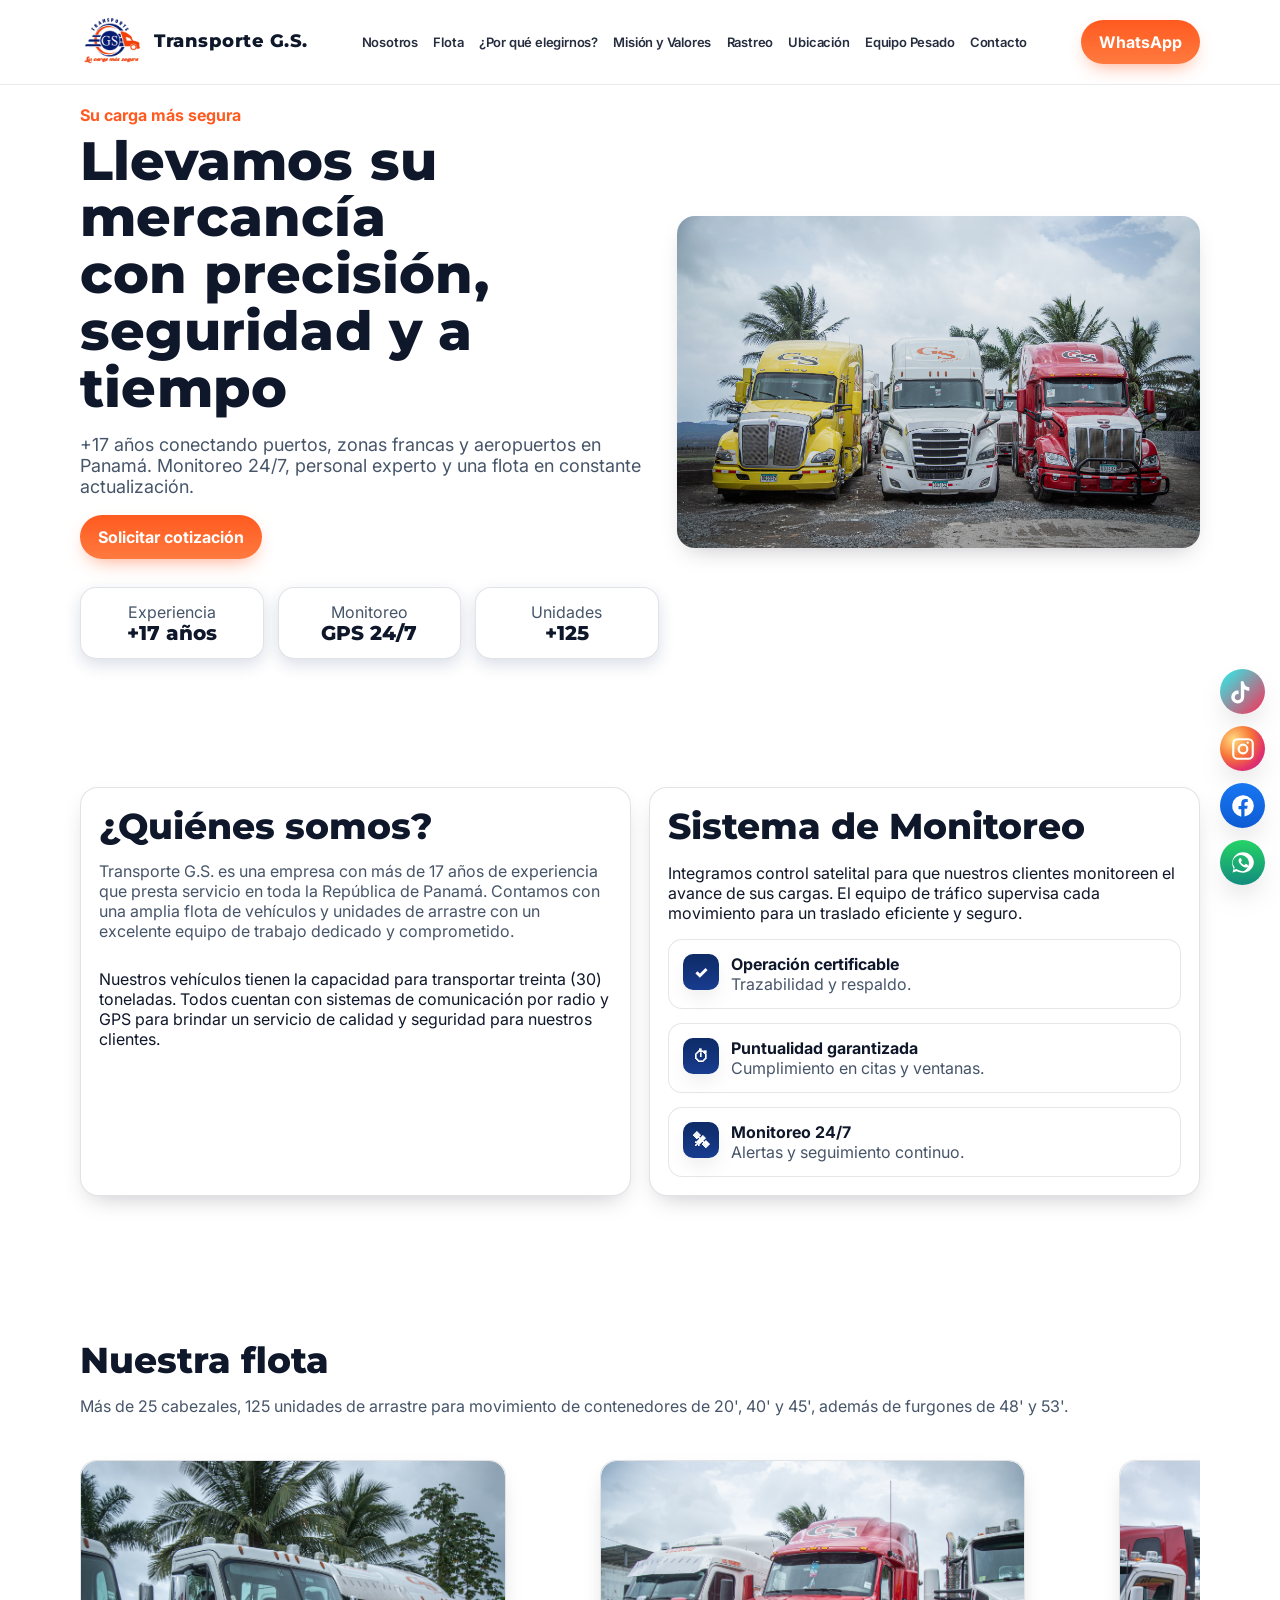
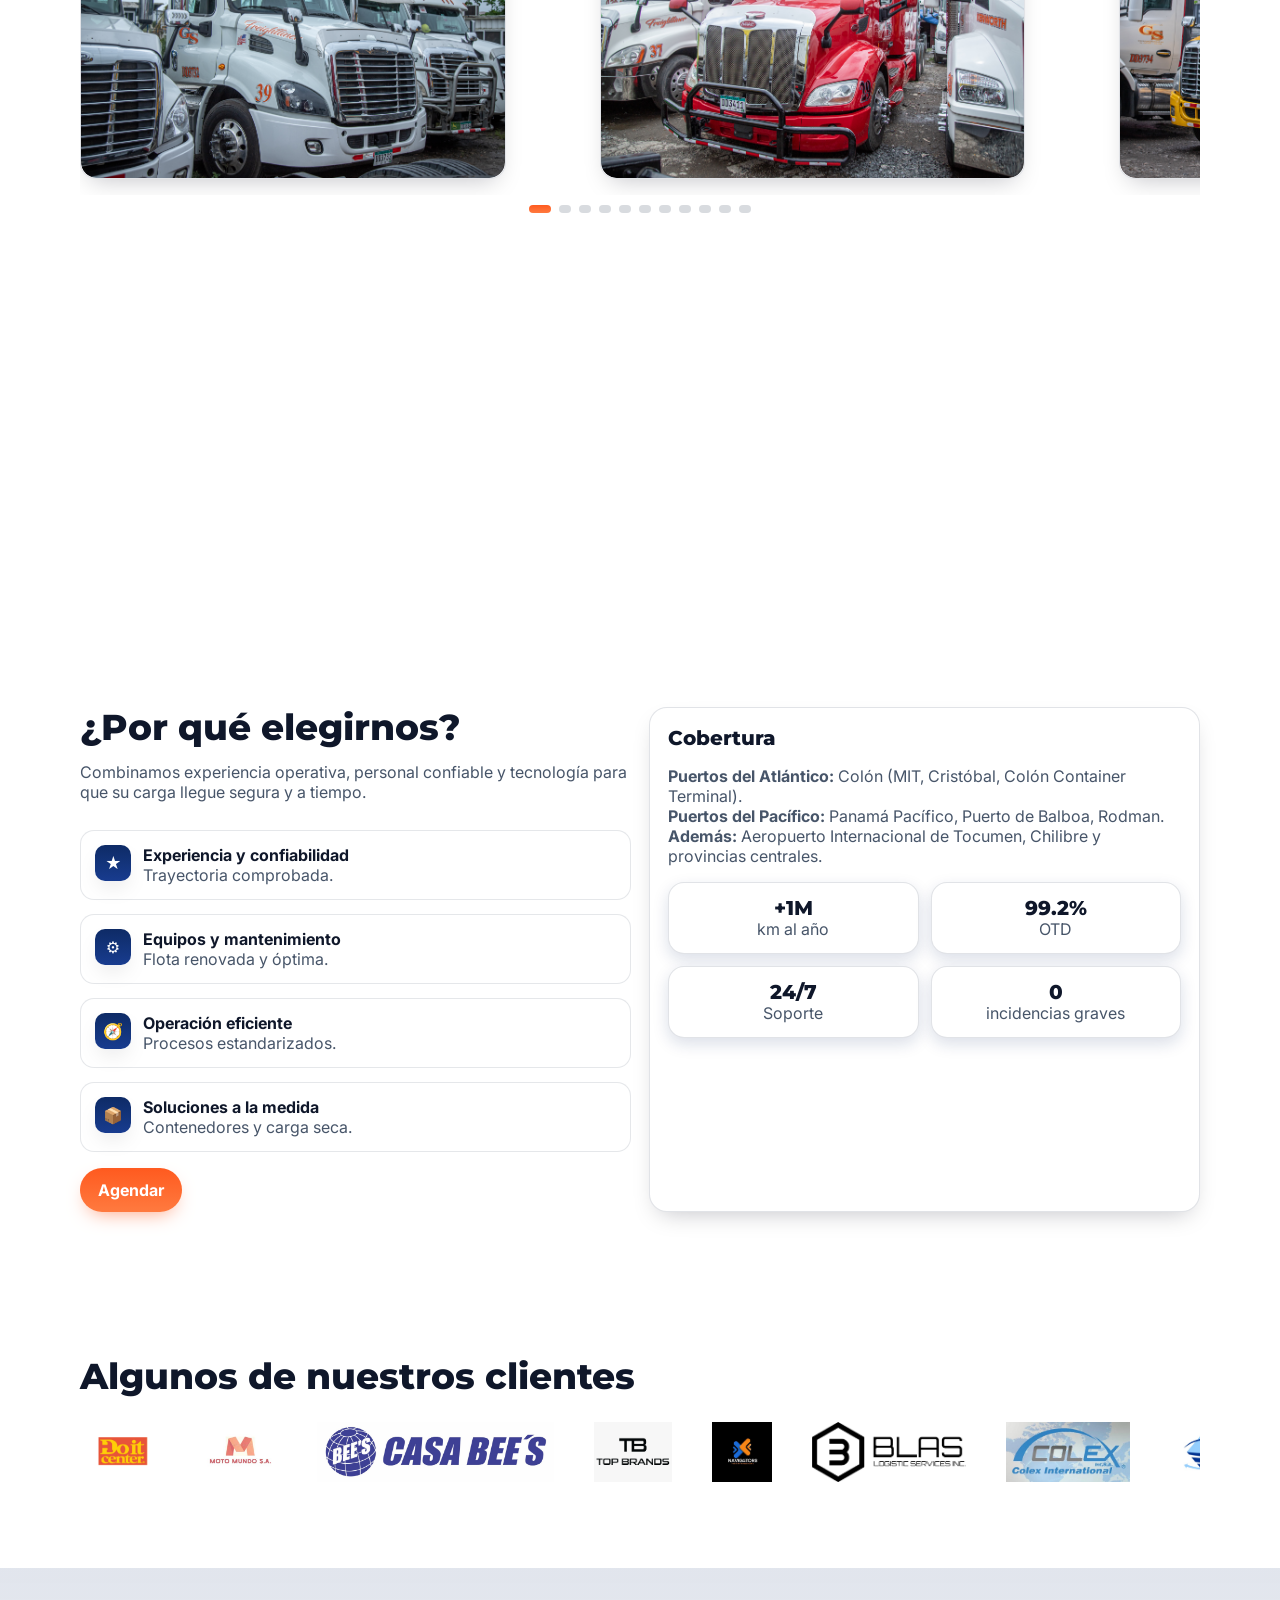
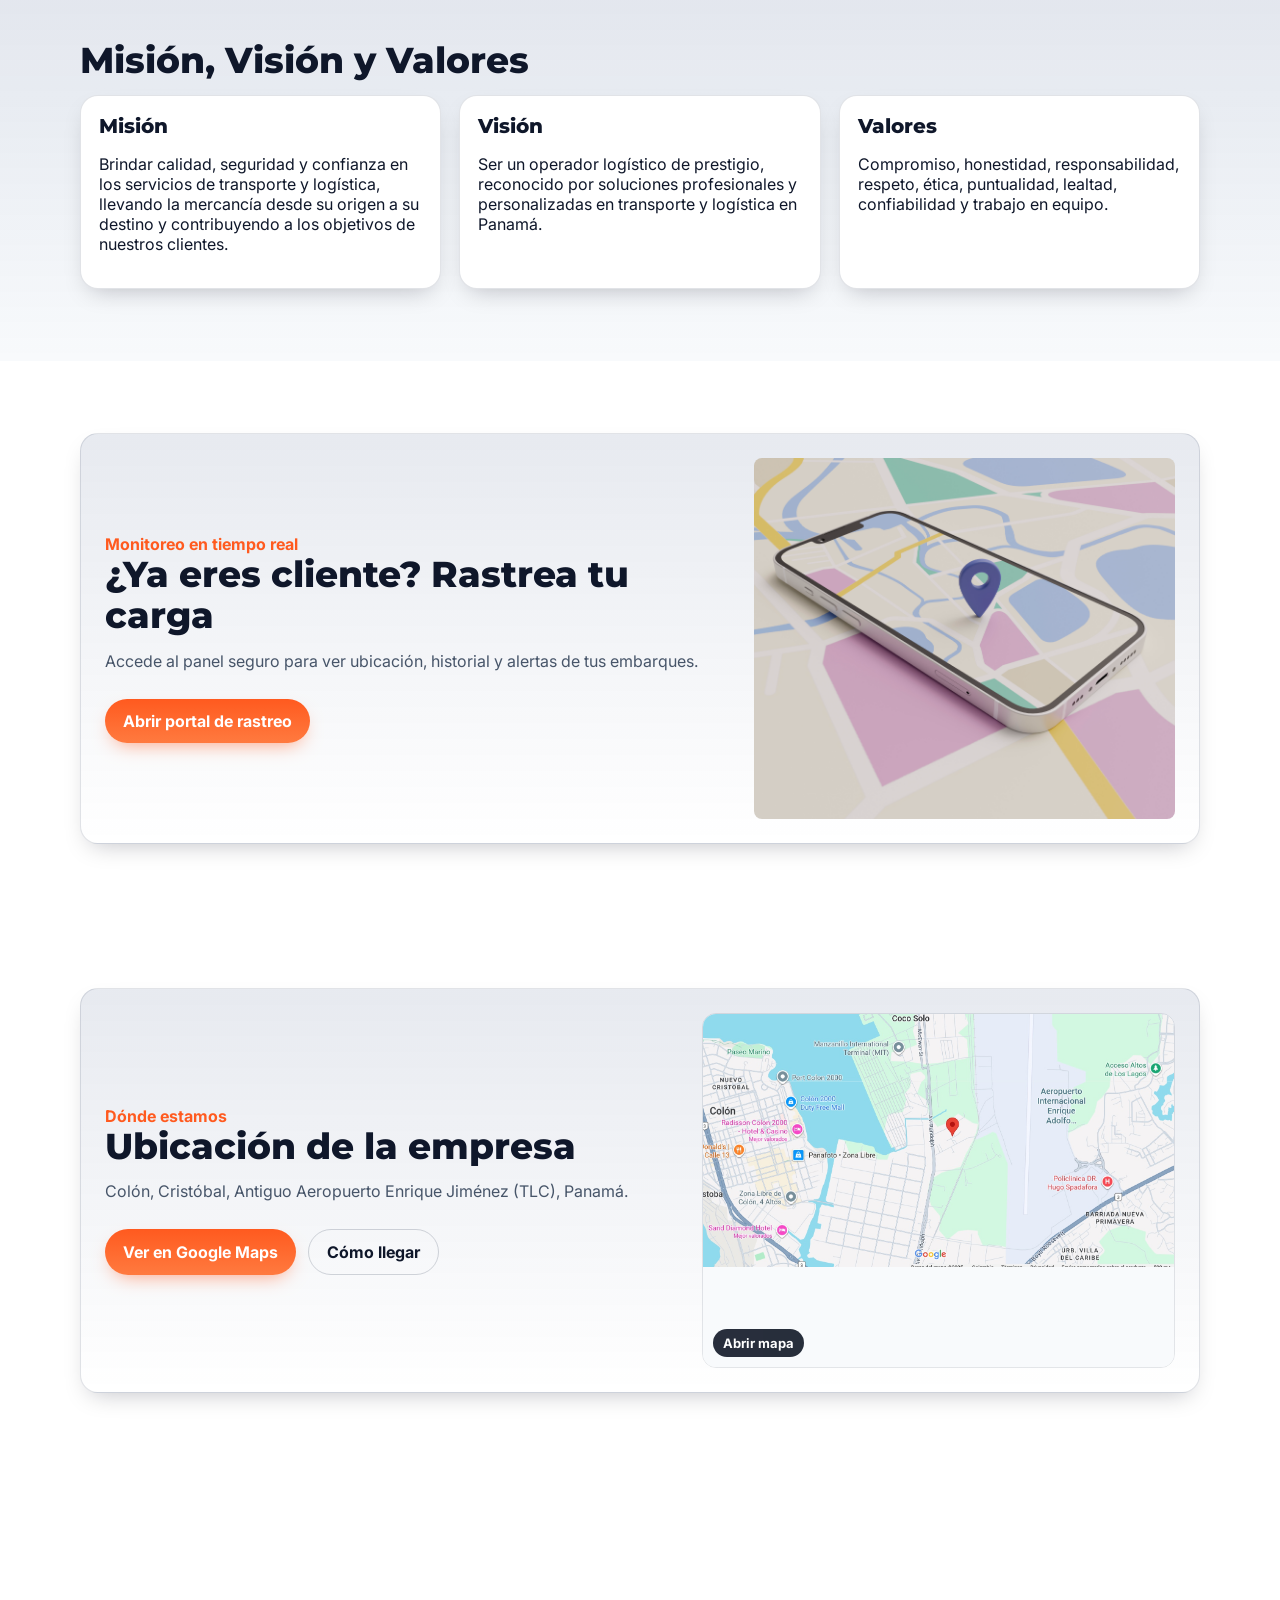
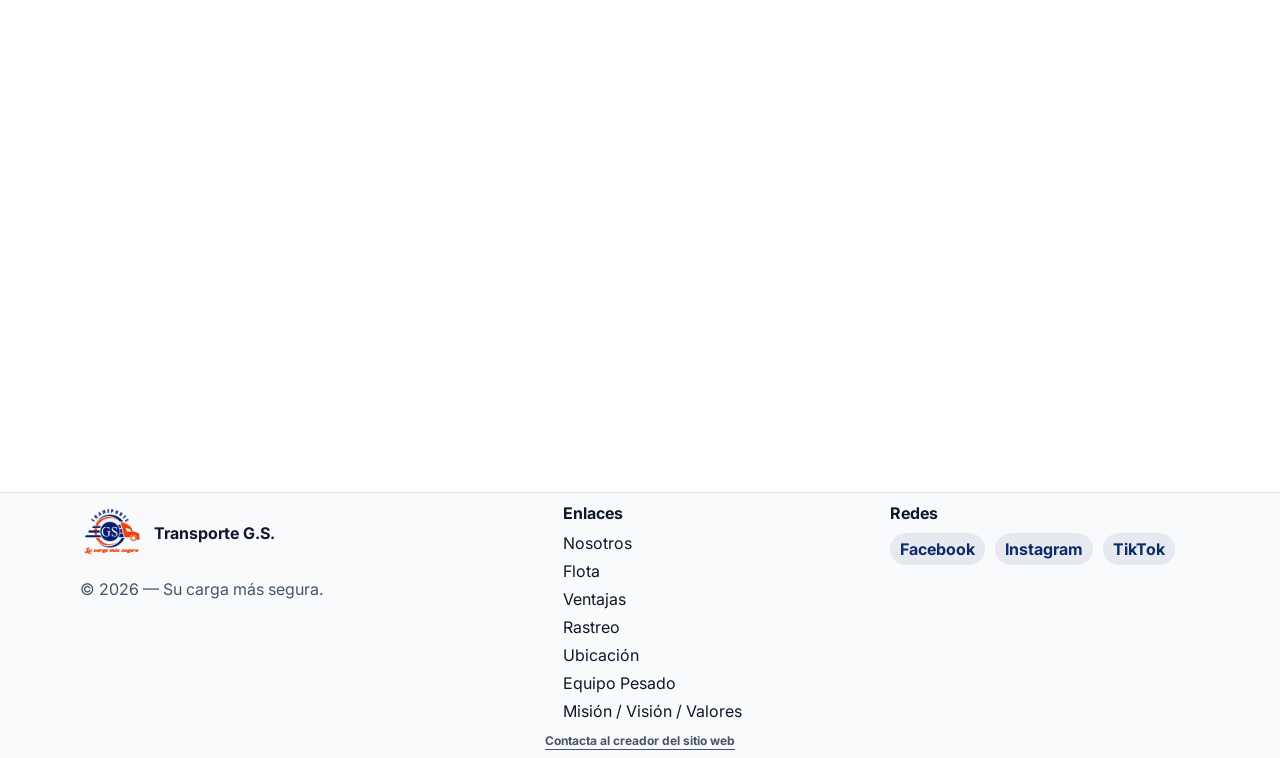
==== commit 182fc838: "nueva seccion" ====
--- a/index.html
+++ b/index.html
@@ -96,6 +96,7 @@
                <a href="#mvv">Misión y Valores</a>
                <a href="#rastreo">Rastreo</a>
                <a href="#ubicacion">Ubicación</a>
+               <a href="equipo-pesado.html">Equipo Pesado</a>
                <a href="#contacto">Contacto</a>
             </nav>
             <div class="nav-cta">
@@ -113,6 +114,7 @@
                <a href="#galeria">Flota</a>
                <a href="#ventajas">¿Por qué elegirnos?</a>
                <a href="#mvv">Misión / Visión / Valores</a>
+               <a href="equipo-pesado.html">Equipo Pesado</a>
                <a href="#contacto">Contacto</a>
                <div style="height:10px"></div>
                <a class="btn btn-primary" data-whatsapp target="_blank" rel="noopener"> WhatsApp</a>
@@ -255,6 +257,21 @@
                </div>
                <!-- dots -->
                <div class="carousel-dots" aria-label="Paginación de galería"></div>
+            </div>
+         </div>
+      </section>
+      <!-- Puente hacia División de Equipamiento -->
+      <section class="reveal" style="background: linear-gradient(180deg, var(--bg-2), transparent); padding-top: 40px; padding-bottom: 40px;">
+         <div class="container">
+            <div class="card" style="background: linear-gradient(135deg, var(--brand-blue), var(--brand-blue-2)); color: white; border: none; text-align: center; padding: 40px 20px;">
+               <span class="eyebrow" style="color: #ffdc80; margin-bottom: 8px; display: block;">División de Equipamiento</span>
+               <h3 class="section-title" style="color: white; margin-bottom: 12px;">¿Interesado en adquirir Equipo Pesado?</h3>
+               <p class="section-lead" style="color: rgba(255,255,255,0.85); max-width: 600px; margin: 0 auto 24px;">
+                  Ponemos a disposición de nuestros clientes los mismos chasis y llantas americanas que utilizamos diariamente en nuestra propia operación.
+               </p>
+               <a href="equipo-pesado.html" class="btn btn-primary pulse" style="background: white; color: var(--brand-blue); box-shadow: 0 8px 20px -8px rgba(0,0,0,0.4);">
+                  Ver equipos y cotizar
+               </a>
             </div>
          </div>
       </section>
@@ -506,6 +523,9 @@
                   <a href="#nosotros">Nosotros</a>
                   <a href="#galeria">Flota</a>
                   <a href="#ventajas">Ventajas</a>
+                  <a href="#rastreo">Rastreo</a>
+                  <a href="#ubicacion">Ubicación</a>
+                  <a href="equipo-pesado.html">Equipo Pesado</a>
                   <a href="#mvv">Misión / Visión / Valores</a>
                </div>
             </div>
--- a/assets/css/styles.css
+++ b/assets/css/styles.css
@@ -73,12 +73,16 @@
 
 .nav-links {
     display: none;
-    gap: 20px
+    gap: clamp(10px, 1.2vw, 16px);
+    align-items: center;
 }
 
 .nav-links a {
     font-weight: 600;
-    opacity: .9
+    opacity: .9;
+    font-size: clamp(13px, 1vw, 15px);
+    white-space: nowrap;
+    letter-spacing: -0.2px;
 }
 
 .nav-cta {
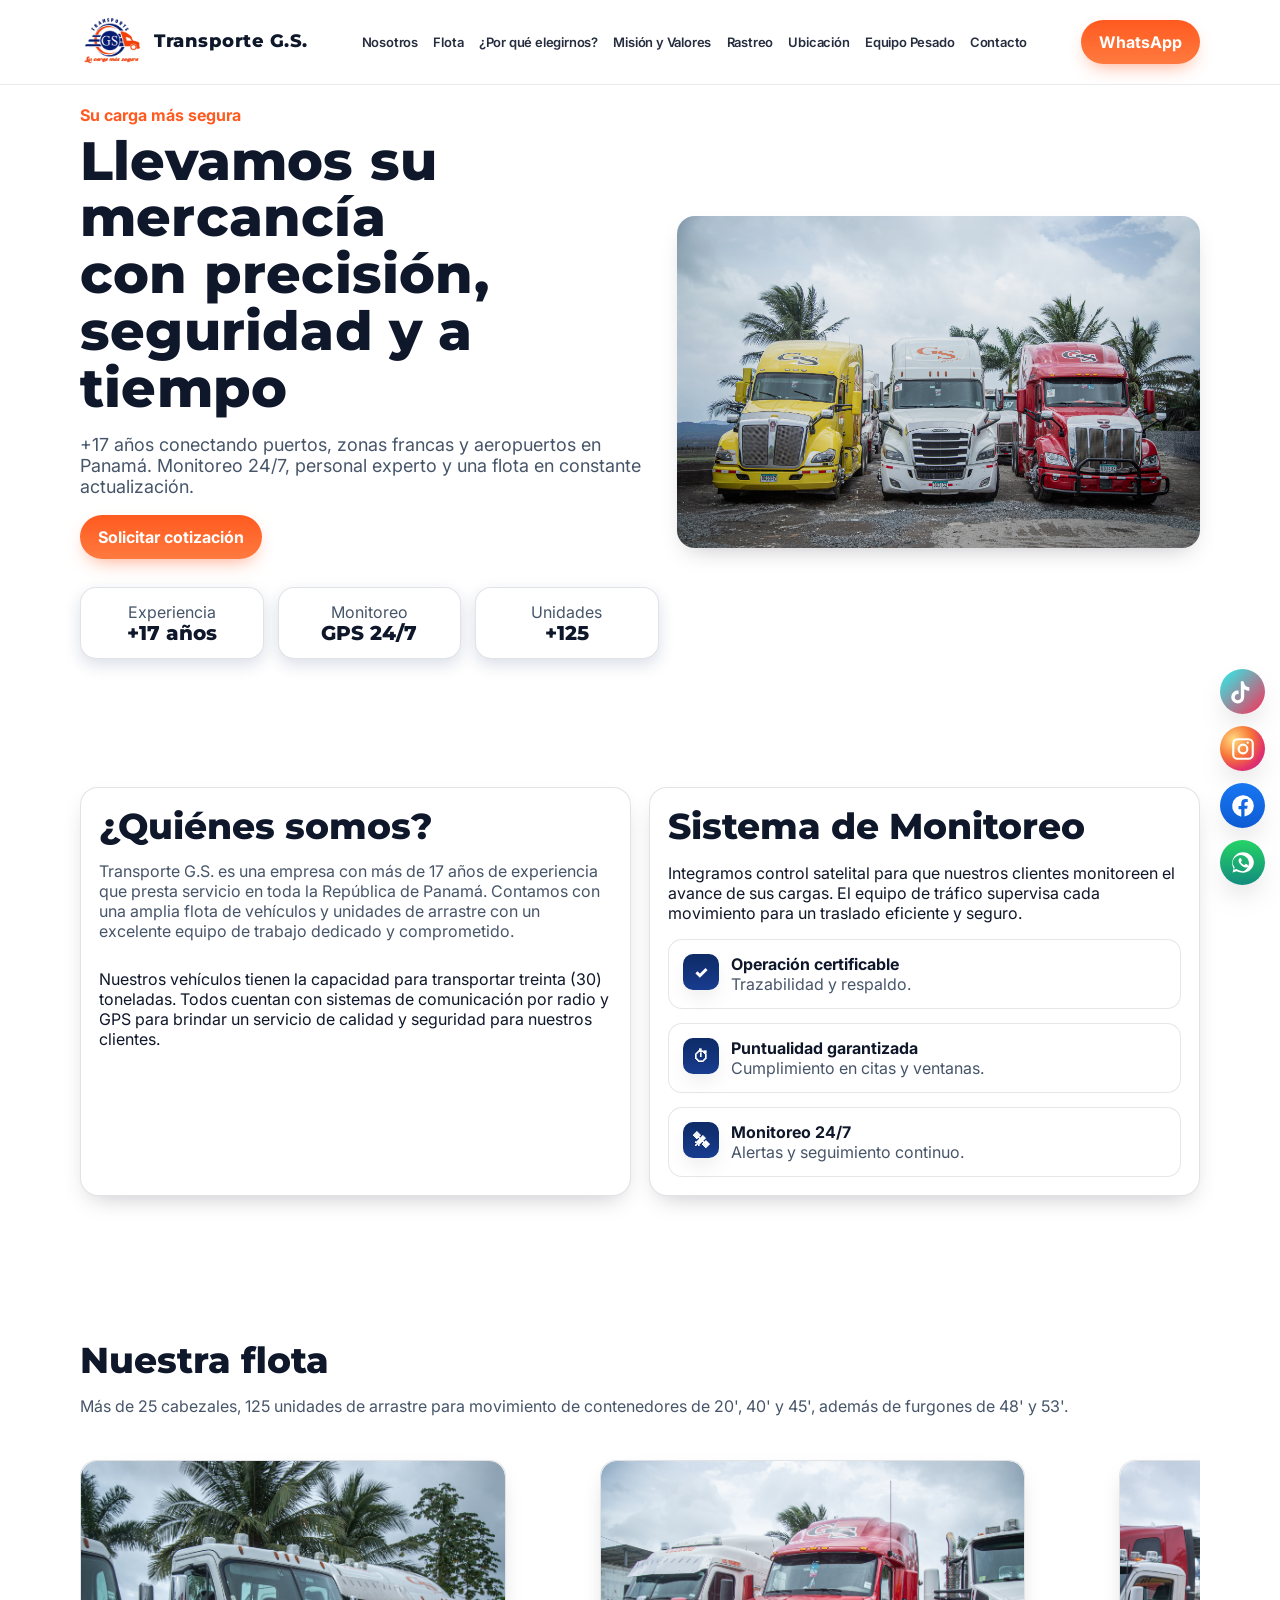
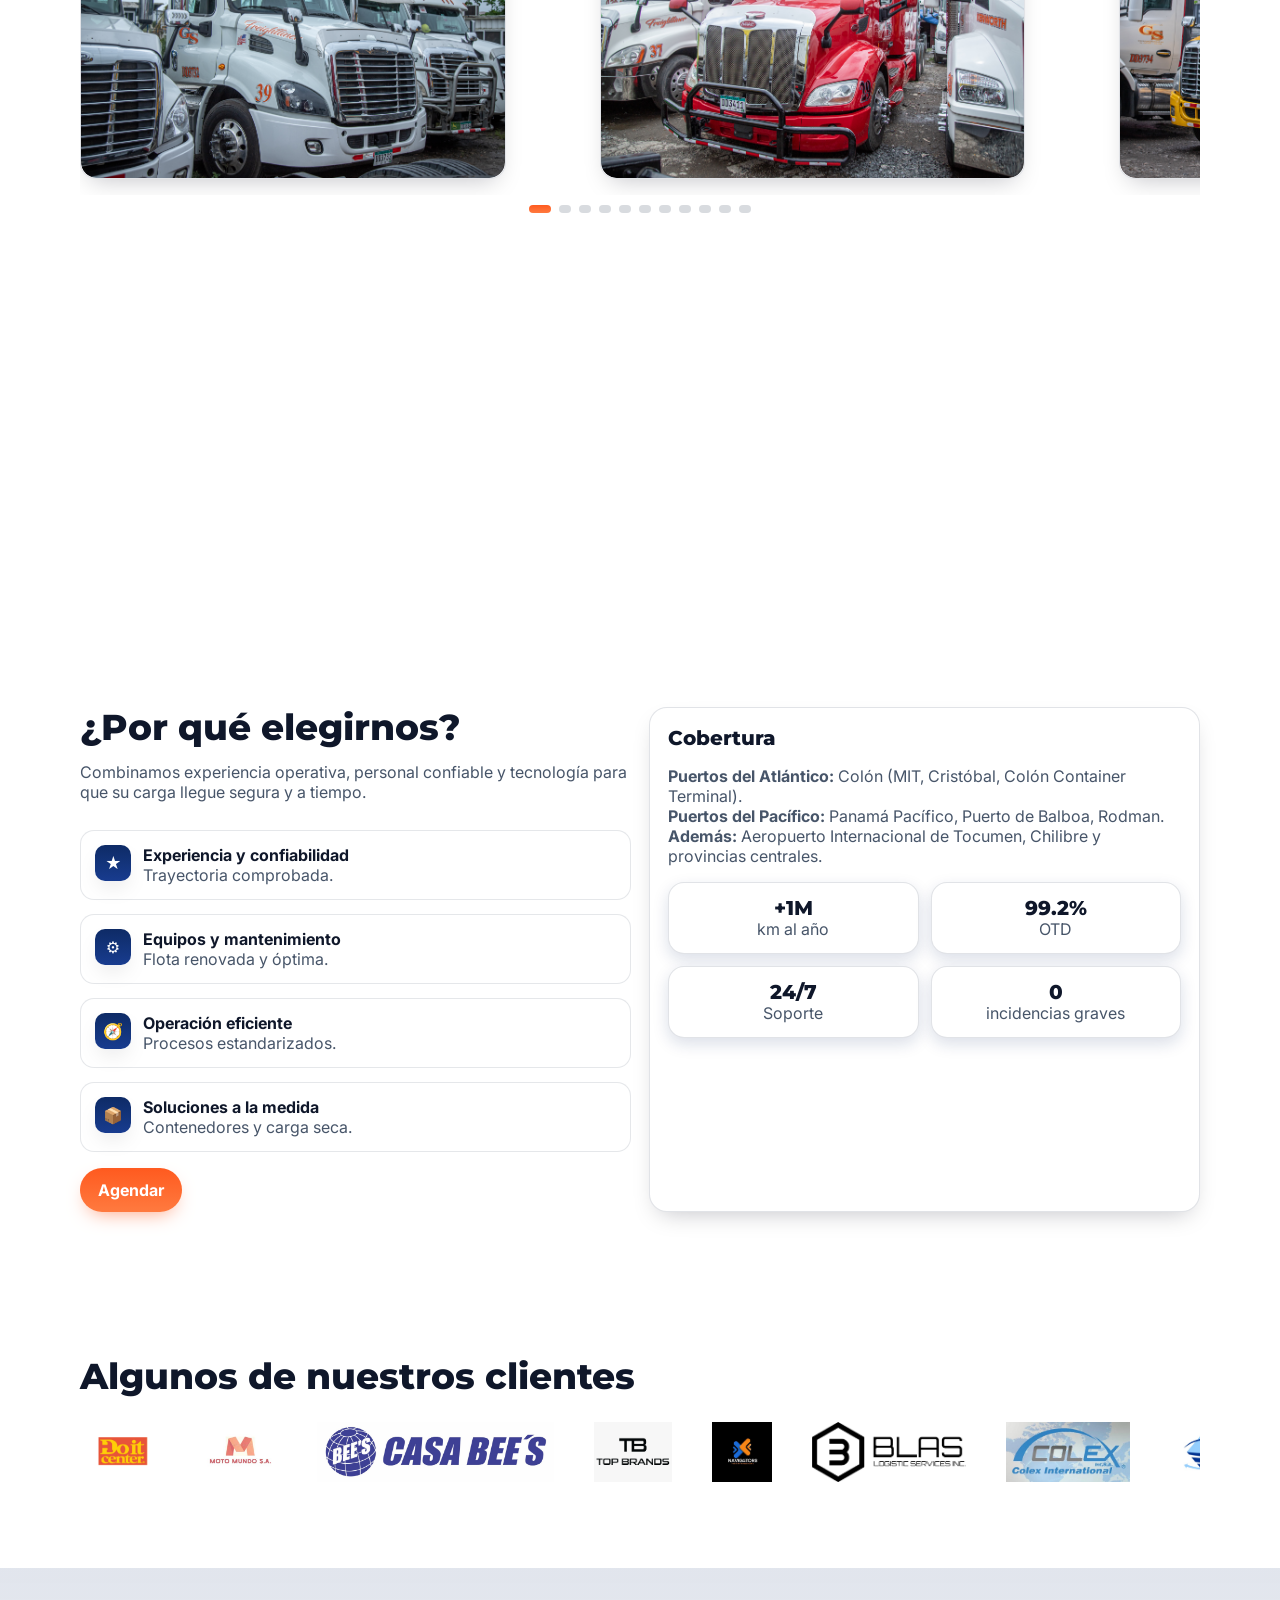
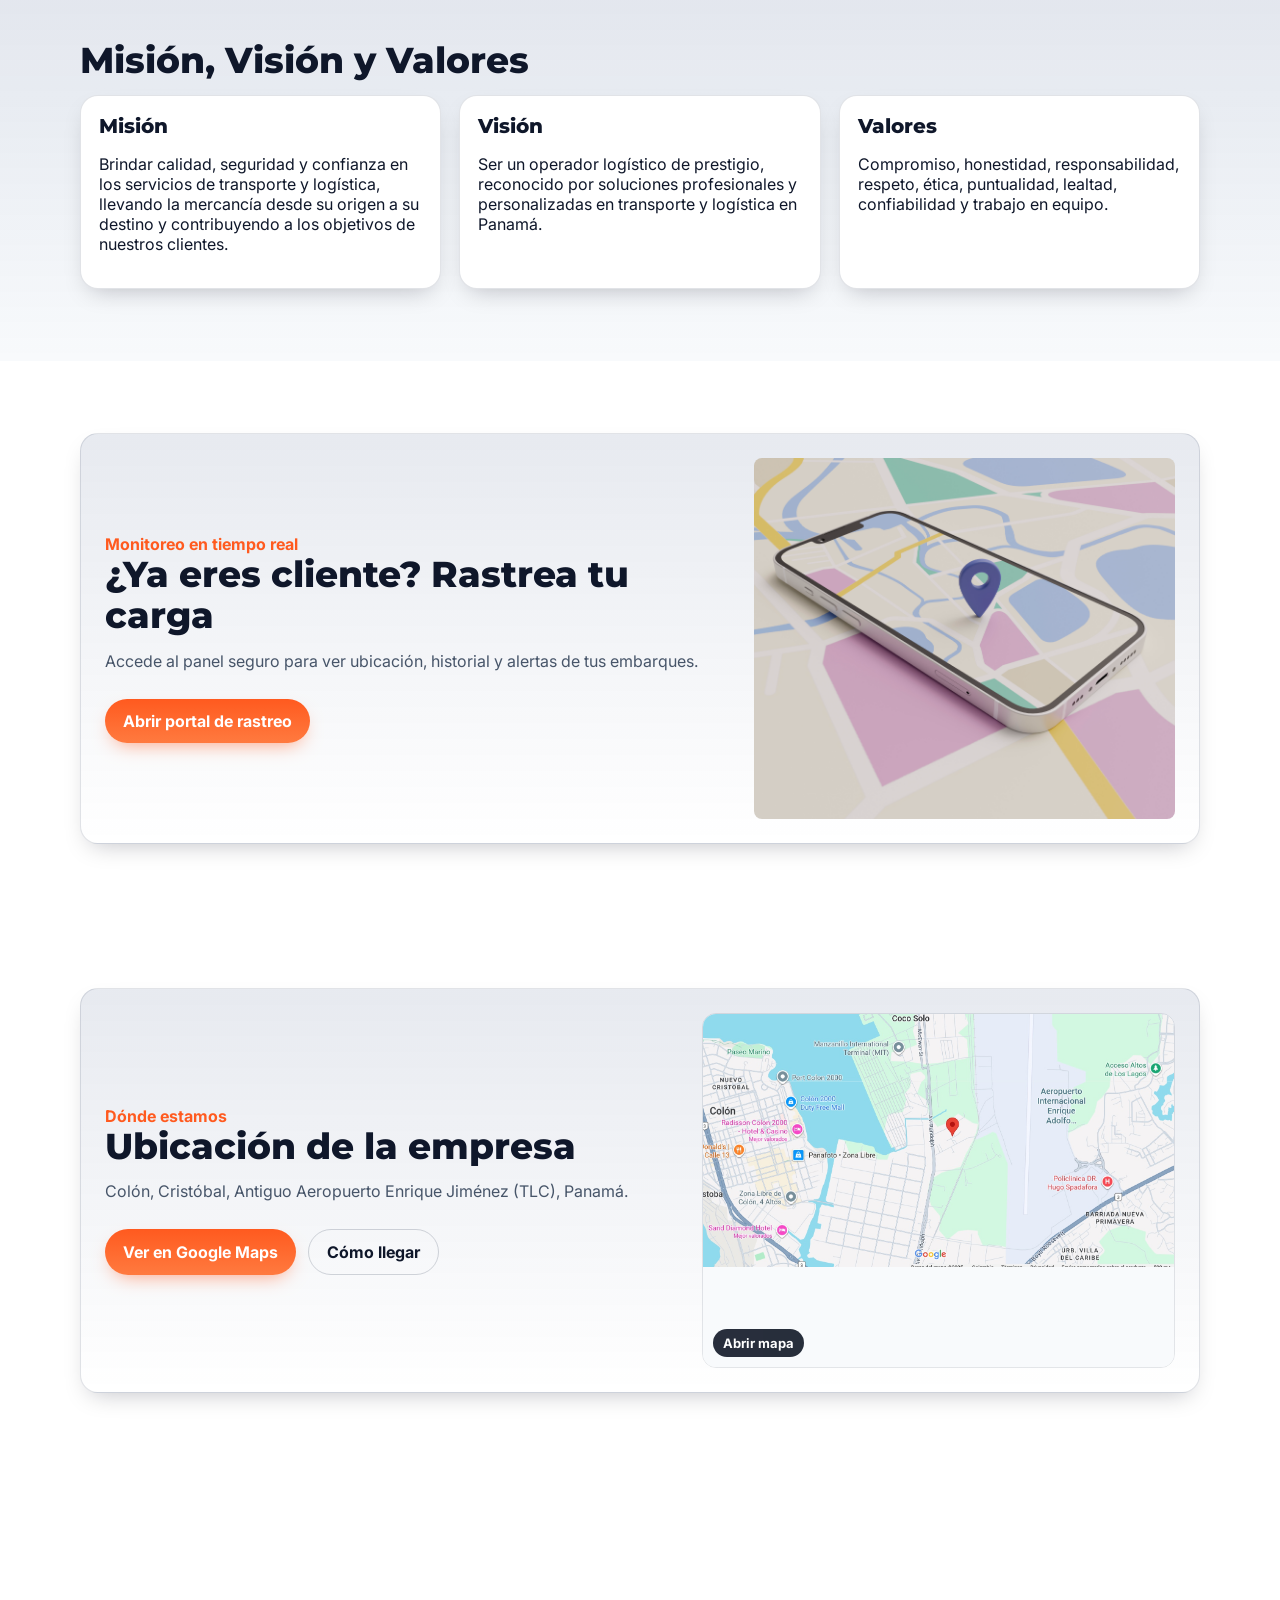
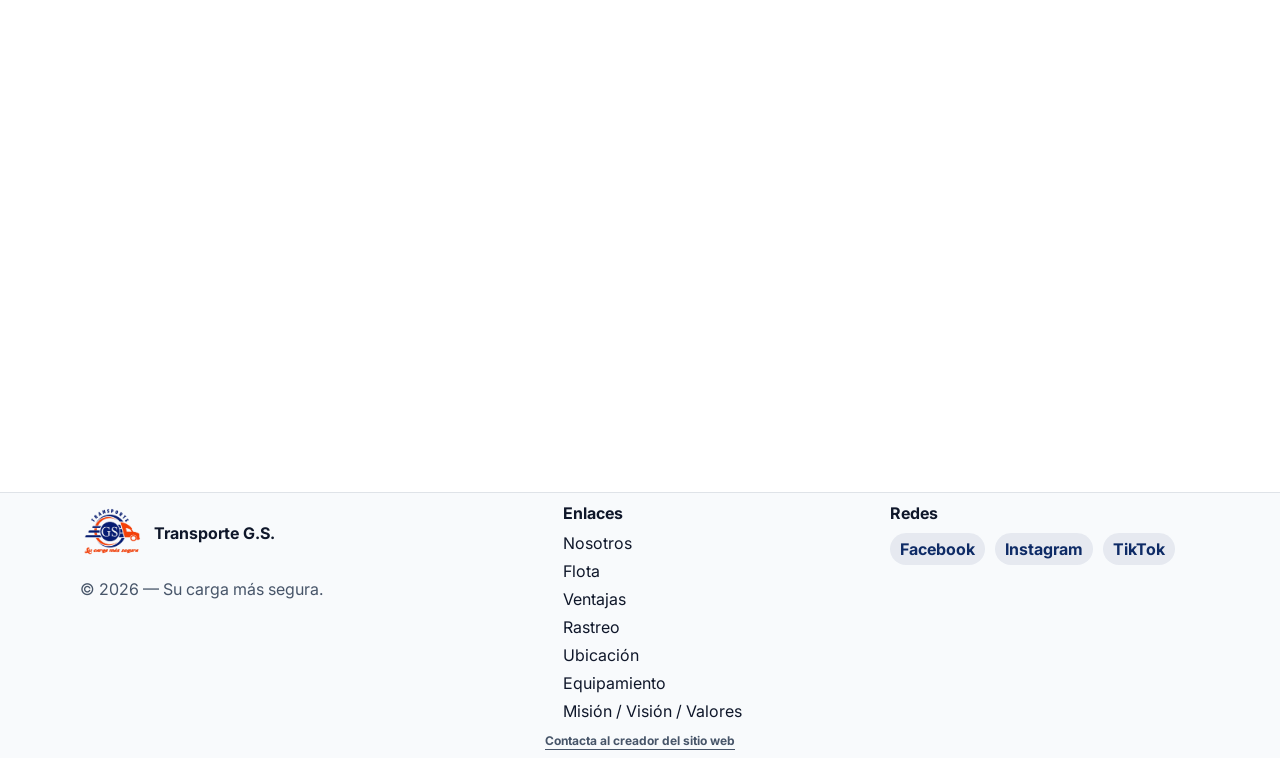
==== commit 30e464d3: "cambios" ====
--- a/index.html
+++ b/index.html
@@ -96,7 +96,7 @@
                <a href="#mvv">Misión y Valores</a>
                <a href="#rastreo">Rastreo</a>
                <a href="#ubicacion">Ubicación</a>
-               <a href="equipo-pesado.html">Equipo Pesado</a>
+               <a href="#equipamiento">Equipo Pesado</a>
                <a href="#contacto">Contacto</a>
             </nav>
             <div class="nav-cta">
@@ -114,7 +114,7 @@
                <a href="#galeria">Flota</a>
                <a href="#ventajas">¿Por qué elegirnos?</a>
                <a href="#mvv">Misión / Visión / Valores</a>
-               <a href="equipo-pesado.html">Equipo Pesado</a>
+               <a href="#equipamiento">Equipo Pesado</a>
                <a href="#contacto">Contacto</a>
                <div style="height:10px"></div>
                <a class="btn btn-primary" data-whatsapp target="_blank" rel="noopener"> WhatsApp</a>
@@ -261,7 +261,7 @@
          </div>
       </section>
       <!-- Puente hacia División de Equipamiento -->
-      <section class="reveal" style="background: linear-gradient(180deg, var(--bg-2), transparent); padding-top: 40px; padding-bottom: 40px;">
+      <section id="equipamiento" class="reveal" style="background: linear-gradient(180deg, var(--bg-2), transparent); padding-top: 40px; padding-bottom: 40px;">
          <div class="container">
             <div class="card" style="background: linear-gradient(135deg, var(--brand-blue), var(--brand-blue-2)); color: white; border: none; text-align: center; padding: 40px 20px;">
                <span class="eyebrow" style="color: #ffdc80; margin-bottom: 8px; display: block;">División de Equipamiento</span>
@@ -269,7 +269,7 @@
                <p class="section-lead" style="color: rgba(255,255,255,0.85); max-width: 600px; margin: 0 auto 24px;">
                   Ponemos a disposición de nuestros clientes los mismos chasis y llantas americanas que utilizamos diariamente en nuestra propia operación.
                </p>
-               <a href="equipo-pesado.html" class="btn btn-primary pulse" style="background: white; color: var(--brand-blue); box-shadow: 0 8px 20px -8px rgba(0,0,0,0.4);">
+               <a href="https://example.com" class="btn btn-primary pulse" style="background: white; color: var(--brand-blue); box-shadow: 0 8px 20px -8px rgba(0,0,0,0.4);">
                   Ver equipos y cotizar
                </a>
             </div>
@@ -525,7 +525,7 @@
                   <a href="#ventajas">Ventajas</a>
                   <a href="#rastreo">Rastreo</a>
                   <a href="#ubicacion">Ubicación</a>
-                  <a href="equipo-pesado.html">Equipo Pesado</a>
+                  <a href="#equipamiento">Equipamiento</a>
                   <a href="#mvv">Misión / Visión / Valores</a>
                </div>
             </div>
